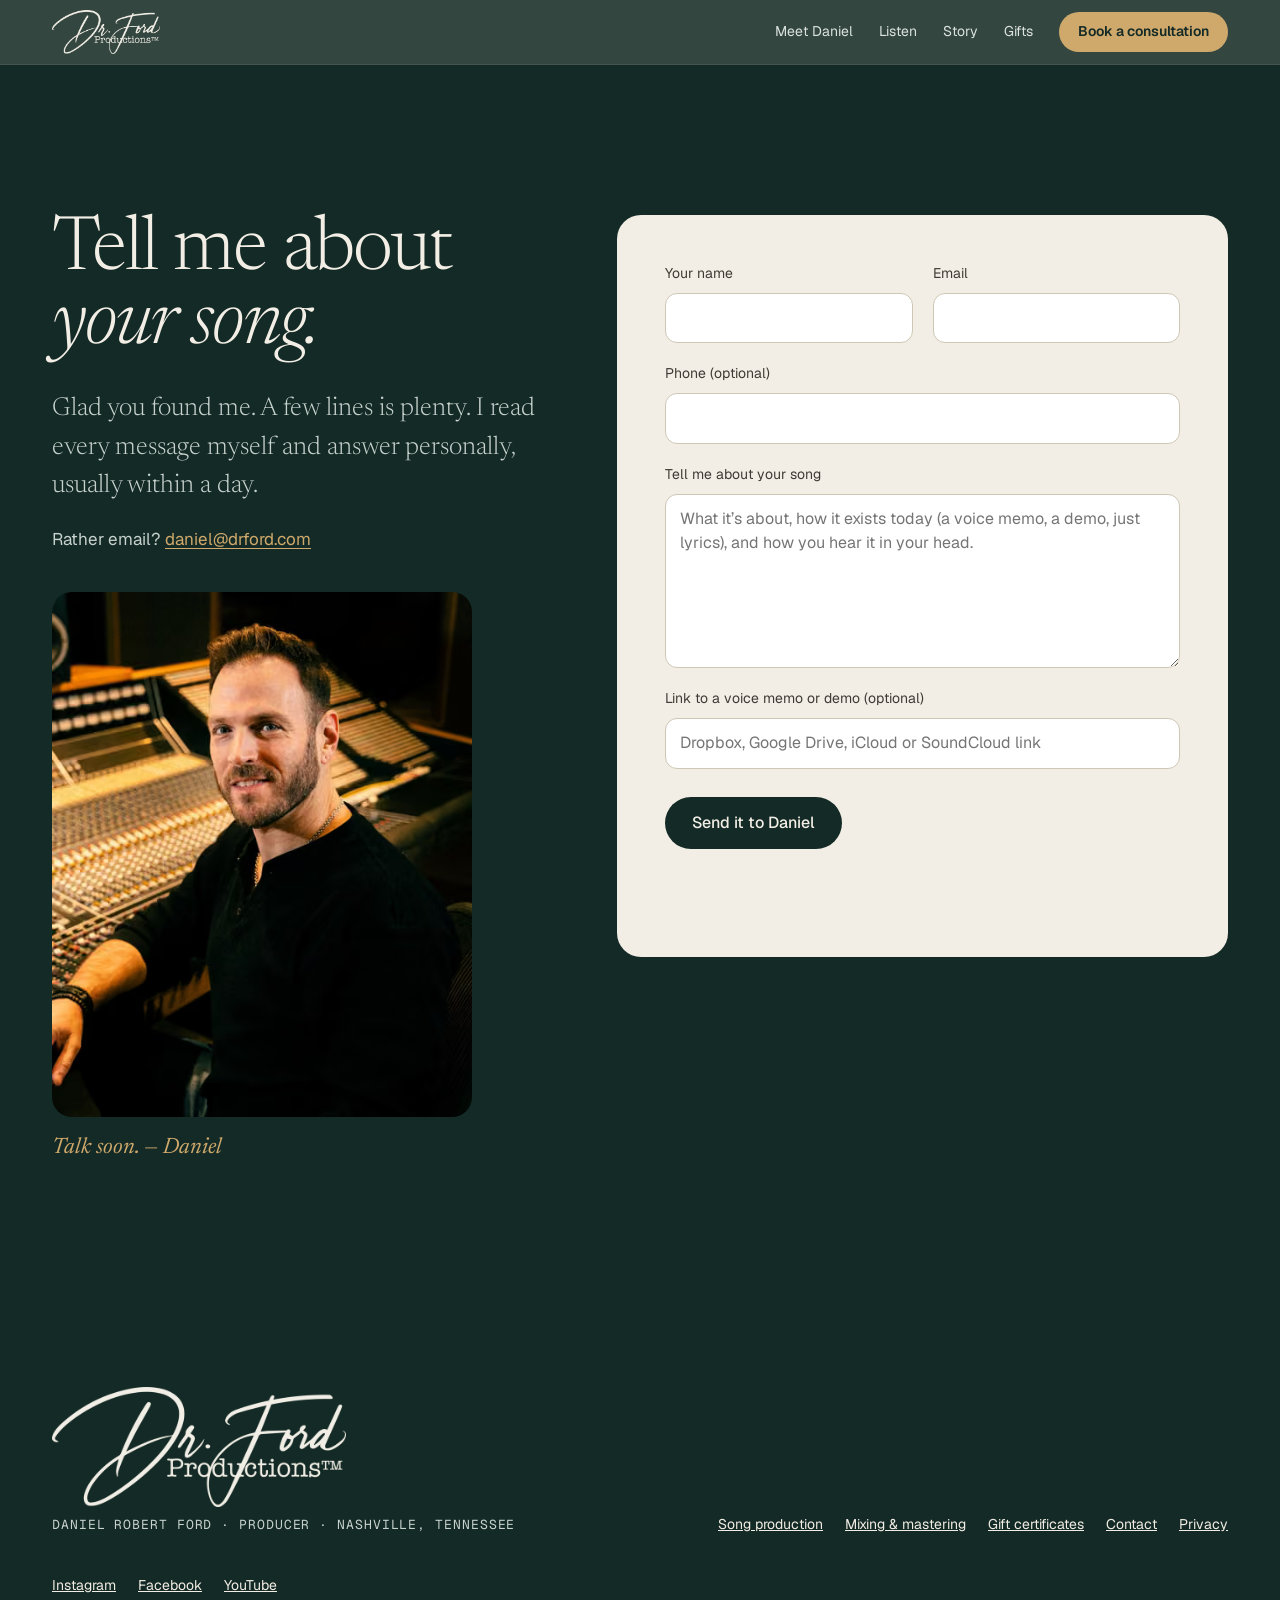
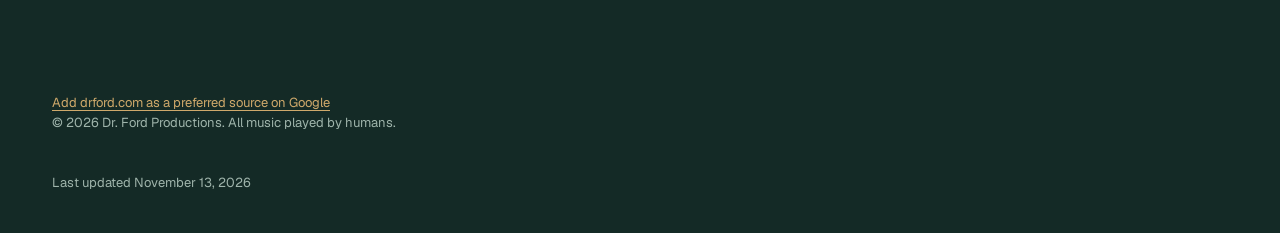
==== contact/index.html @ c1a3aadd "Three offerings on the home page; mixing is now $500 everywhere - Production $2,500 (chart to master" ====
<!doctype html>
<html lang="en" class="no-js">
<head>
<meta charset="utf-8">
<meta name="viewport" content="width=device-width, initial-scale=1, viewport-fit=cover">
<title>Contact Dr. Ford · Tell Me About Your Song</title>
<meta name="description" content="Tell Nashville producer Daniel Robert Ford about your song. He reads every message himself and answers personally. Or email daniel@drford.com.">
<link rel="canonical" href="https://www.drford.com/contact/">
<meta name="robots" content="index, follow, max-image-preview:large, max-snippet:-1, max-video-preview:-1">
<meta name="author" content="Daniel Robert Ford">
<meta name="theme-color" content="#142A26">
<meta name="color-scheme" content="light">
<meta name="referrer" content="strict-origin-when-cross-origin">
<meta property="og:type" content="website">
<meta property="og:locale" content="en_US">
<meta property="og:site_name" content="Dr. Ford">
<meta property="og:title" content="Contact Dr. Ford · Tell Me About Your Song">
<meta property="og:description" content="Tell Nashville producer Daniel Robert Ford about your song. He reads every message himself and answers personally. Or email daniel@drford.com.">
<meta property="og:url" content="https://www.drford.com/contact/">
<meta property="og:image" content="https://www.drford.com/img/og.jpg">
<meta property="og:image:width" content="1200">
<meta property="og:image:height" content="630">
<meta property="og:image:alt" content="Daniel Robert Ford at a recording console, with the Dr. Ford logo">
<meta name="twitter:card" content="summary_large_image">
<link rel="icon" href="../favicon.ico" sizes="32x32">
<link rel="icon" href="../icon.png" type="image/png" sizes="512x512">
<link rel="apple-touch-icon" href="../apple-touch-icon.png">
<link rel="preload" href="../fonts/newsreader.woff2" as="font" type="font/woff2" crossorigin>
<link rel="preload" href="../fonts/geist.woff2" as="font" type="font/woff2" crossorigin>
<link rel="stylesheet" href="../css/site.ece2d18f58.css">
<script src="../js/site.3f1f8235b1.js" defer></script>
<script type="application/ld+json">
{"@context":"https://schema.org","@graph":[{"@type":"WebPage","@id":"https://www.drford.com/contact/#webpage","url":"https://www.drford.com/contact/","name":"Contact Dr. Ford · Tell Me About Your Song","description":"Tell Nashville producer Daniel Robert Ford about your song. He reads every message himself and answers personally. Or email daniel@drford.com.","isPartOf":{"@id":"https://www.drford.com/#website"},"inLanguage":"en-US","dateModified":"2026-11-13"},{"@type":"BreadcrumbList","itemListElement":[{"@type":"ListItem","position":1,"name":"Home","item":"https://www.drford.com/"},{"@type":"ListItem","position":2,"name":"Contact","item":"https://www.drford.com/contact/"}]}]}
</script>
</head>
<body data-direct-label="Direct visit to /contact (banner QR code or typed in)">
<a class="skip" href="#main">Skip to content</a>

<header class="site-header" id="header">
  <nav class="wrap nav" aria-label="Main">
    <a class="nav-logo" href="../" aria-label="Dr. Ford Productions, home"><picture><source type="image/webp" srcset="../img/logo-cream-700.webp"><img src="../img/logo-cream-700.png" width="108" height="44" alt="Dr. Ford Productions" decoding="async"></picture></a>
    <div class="nav-links">
      <a href="../#hello">Meet Daniel</a>
      <a href="../#listen">Listen</a>
      <a href="../#story">Story</a>
      <a href="../gift-certificates/">Gifts</a>
      <a class="btn btn-brass" href="../#consult">Book a consultation</a>
    </div>
  </nav>
</header>

<main id="main">
<!-- PERMANENT URL: /contact is printed on banners and QR codes (October 16, 2026). Never rename, move or remove this page. -->
<section class="contact-page" aria-labelledby="contact-h">
  <div class="wrap section contact-grid">
    <div class="contact-copy">
      <h1 class="display h-l" id="contact-h">Tell me about <br><em>your song.</em></h1>
      <p class="lede">Glad you found me. A few lines is plenty. I read every message myself and answer personally, usually within a day.</p>
      <p class="contact-alt">Rather email? <a href="mailto:daniel@drford.com">daniel@drford.com</a></p>
    </div>
    <figure class="consult-photo contact-photo"><picture><source type="image/avif" srcset="../img/consult-480.avif 480w, ../img/consult-840.avif 840w" sizes="(max-width: 760px) 100vw, 420px"><source type="image/webp" srcset="../img/consult-480.webp 480w, ../img/consult-840.webp 840w" sizes="(max-width: 760px) 100vw, 420px"><img src="../img/consult-840.jpg" srcset="../img/consult-480.jpg 480w, ../img/consult-840.jpg 840w" sizes="(max-width: 760px) 100vw, 420px" width="840" height="1050" alt="Daniel at a vintage console, turning to smile at the camera" loading="lazy" decoding="async"></picture><figcaption>Talk soon. — Daniel</figcaption></figure>

    <form class="form simple-form" id="contact-form" action="https://formspree.io/f/YOUR_FORM_ID" method="POST" data-simple-form>
      <div class="fields">
        <label class="field">Your name<input type="text" name="name" autocomplete="name" maxlength="120" required></label>
        <label class="field">Email<input type="email" name="email" autocomplete="email" maxlength="200" required></label>
      </div>
      <label class="field">Phone (optional)<input type="tel" name="phone" autocomplete="tel" maxlength="40"></label>
      <label class="field">Tell me about your song<textarea name="message" rows="6" maxlength="4000" required placeholder="What it’s about, how it exists today (a voice memo, a demo, just lyrics), and how you hear it in your head."></textarea></label>
      <label class="field">Link to a voice memo or demo (optional)<input type="url" name="demo_link" maxlength="500" placeholder="Dropbox, Google Drive, iCloud or SoundCloud link"></label>
      <div class="hp" aria-hidden="true"><label>Leave this field empty<input type="text" name="_gotcha" tabindex="-1" autocomplete="off"></label></div>
      <input type="hidden" name="_subject" value="New song inquiry · drford.com/contact">
      <input type="hidden" name="page" value="/contact">
      <div class="form-nav"><button class="btn btn-room submit-simple" type="submit">Send it to Daniel</button></div>
      <p class="form-status" role="status" aria-live="polite"></p>
    </form>
  </div>
</section>

</main>

<footer class="site-footer">
  <div class="wrap foot">
    <div>
      <picture><source type="image/webp" srcset="../img/logo-cream-700.webp"><img src="../img/logo-cream-700.png" width="294" height="120" alt="Dr. Ford Productions" decoding="async"></picture>
      <span class="mono">Daniel Robert Ford · Producer · Nashville, Tennessee</span>
    </div>
    <nav aria-label="Services" class="foot-links">
      <a href="../country-song-production/">Song production</a>
      <a href="../mixing-and-mastering/">Mixing &amp; mastering</a>
      <a href="../gift-certificates/">Gift certificates</a>
      <a href="../contact/">Contact</a>
      <a href="../privacy/">Privacy</a>
    </nav>
    <nav aria-label="Social">
      <a href="https://www.instagram.com/drfordmusic/" rel="noopener noreferrer" target="_blank">Instagram</a>
      <a href="https://www.facebook.com/drfordmusic" rel="noopener noreferrer" target="_blank">Facebook</a>
      <a href="https://www.youtube.com/@drfordmusic" rel="noopener noreferrer" target="_blank">YouTube</a>
    </nav>
  </div>
  <p class="wrap copy pref-src"><a href="https://www.google.com/preferences/source?q=drford.com" rel="noopener noreferrer" target="_blank">Add drford.com as a preferred source on Google</a></p>
  <p class="wrap copy">© <span id="year">2027</span> Dr. Ford Productions. All music played by humans.</p>
  <p class="wrap copy">Last updated <time datetime="2026-11-13">November 13, 2026</time></p>
</footer>

</body>
</html>
---- css/site.ece2d18f58.css ----
/* Dr. Ford — site styles. No external requests; fonts are self-hosted. */

@font-face{font-family:"Newsreader";src:url("../fonts/newsreader.woff2") format("woff2");font-weight:300 500;font-style:normal;font-display:swap}
@font-face{font-family:"Newsreader";src:url("../fonts/newsreader-italic.woff2") format("woff2");font-weight:300 400;font-style:italic;font-display:swap}
@font-face{font-family:"Geist";src:url("../fonts/geist.woff2") format("woff2");font-weight:300 700;font-style:normal;font-display:swap}
@font-face{font-family:"Geist Mono";src:url("../fonts/geist-mono.woff2") format("woff2");font-weight:400 500;font-style:normal;font-display:swap}

:root{
  --room:#142A26; --room-deep:#0F211E; --room-line:#2C4A44; --room-text:#C7D2CD; --room-muted:#9FB4AB;
  --cream:#F2EEE5; --cream-2:#E9E3D6; --paper:#F7F4EC; --white:#FFFFFF;
  --ink:#1A1A17; --ink-2:#3D3B35; --muted:#46433C; --muted-2:#5E5A51;
  --walnut:#8A5A34; --brass:#CFA96B; --line:#E2DACA; --line-2:#D8CFBD; --night:#1A1A17; --night-2:#23221F; --night-line:#34332E; --night-text:#CFCBC0; --night-muted:#A8A498;
  --serif:"Newsreader",Georgia,"Times New Roman",serif;
  --sans:"Geist",system-ui,-apple-system,"Segoe UI",sans-serif;
  --mono:"Geist Mono",ui-monospace,SFMono-Regular,Menlo,monospace;
  --ease:cubic-bezier(.2,.7,.1,1); --ease-out:cubic-bezier(.23,1,.32,1);
  --wrap:1240px; --gutter:32px; --header:64px;
}

*,*::before,*::after{box-sizing:border-box}
html{-webkit-text-size-adjust:100%;text-size-adjust:100%;scroll-padding-top:calc(var(--header) + 12px)}
@media (prefers-reduced-motion:no-preference){html{scroll-behavior:smooth}}
body{margin:0;background:var(--cream);color:var(--ink);font-family:var(--sans);font-size:17px;line-height:1.55;-webkit-font-smoothing:antialiased;-moz-osx-font-smoothing:grayscale;text-rendering:optimizeLegibility}
img,picture,video,svg{display:block;max-width:100%}
img{height:auto}
a{color:inherit}
button,input,select,textarea{font:inherit;color:inherit}
button{cursor:pointer}
h1,h2,h3,p,figure,ol,ul,dl{margin:0}
ol,ul{padding:0;list-style:none}
:focus-visible{outline:2px solid var(--brass);outline-offset:3px;border-radius:4px}
.sr-only{position:absolute!important;width:1px;height:1px;padding:0;margin:-1px;overflow:hidden;clip:rect(0 0 0 0);white-space:nowrap;border:0}
.skip{position:absolute;left:16px;top:-60px;z-index:100;background:var(--brass);color:var(--room);padding:10px 16px;border-radius:999px;font-weight:600;text-decoration:none;transition:top .2s}
.skip:focus{top:12px}

.wrap{max-width:var(--wrap);margin-inline:auto;padding-inline:var(--gutter)}
.serif{font-family:var(--serif)}
.mono{font-family:var(--mono);letter-spacing:.07em;text-transform:uppercase;font-size:13px}
em{font-style:italic}

/* Section label: song-form rail with Nashville Number System chords */
.rail{font-family:var(--mono);font-size:13px;letter-spacing:.1em;display:flex;flex-wrap:wrap;gap:6px 18px;align-items:center;margin-bottom:36px;color:var(--muted-2)}
.rail b{font-weight:400;color:var(--walnut)}
.on-dark .rail{color:var(--room-muted)} .on-dark .rail b{color:var(--brass)}
.on-night .rail{color:var(--night-muted)} .on-night .rail b{color:var(--brass)}

.display{font-family:var(--serif);font-weight:300;letter-spacing:-.02em;line-height:1}
.h-xl{font-size:clamp(3.2rem,7.2vw,7rem);line-height:.93;letter-spacing:-.03em}
.h-l{font-size:clamp(2.8rem,6vw,5.6rem);line-height:.96;letter-spacing:-.025em}
.h-m{font-size:clamp(2.4rem,4.6vw,4.2rem);line-height:1.04}
.lede{font-family:var(--serif);font-size:clamp(1.3rem,2vw,1.7rem);line-height:1.5;font-weight:300}
.muted{color:var(--muted)}
.section{padding-block:clamp(96px,12vw,150px)}

.btn{display:inline-flex;align-items:center;justify-content:center;gap:10px;min-height:52px;padding:0 26px;border-radius:999px;text-decoration:none;font-size:16px;font-weight:500;border:1px solid transparent;transition:transform 160ms var(--ease-out),background-color .2s ease,color .2s ease,border-color .2s ease;white-space:nowrap;-webkit-tap-highlight-color:transparent}
@media (hover:hover) and (pointer:fine){.btn:hover{transform:translateY(-1px)}}
.btn-brass{background:var(--brass);color:var(--room);font-weight:600;text-decoration:none}
.btn-brass:hover{background:#D9B67C}
.btn-ghost{border-color:#5E7D74;color:var(--cream)}
.btn-ghost:hover{border-color:var(--cream)}
.btn-room{background:var(--room);color:var(--cream)}
.btn-room:hover{background:#1C3832}
.btn-line{border-color:var(--line-2);background:transparent;color:var(--ink)}

/* Header */
.site-header{position:sticky;top:env(safe-area-inset-top,0px);z-index:30;background:rgba(20,42,38,.86);-webkit-backdrop-filter:saturate(160%) blur(18px);backdrop-filter:saturate(160%) blur(18px);color:var(--cream);border-bottom:1px solid rgba(242,238,229,.08);transition:background-color .3s}
.site-header.scrolled{background:rgba(15,33,30,.94)}
.nav{min-height:var(--header);display:flex;flex-wrap:wrap;align-items:center;justify-content:space-between;gap:12px}
.nav-logo img{height:44px;width:auto}
.nav-links{display:flex;flex-wrap:wrap;align-items:center;gap:26px;font-size:14px}
.nav-links a:not(.btn){color:#DCE3DF;text-decoration:none}
.nav-links a:not(.btn):hover{color:var(--cream)}
.nav-links .btn{min-height:40px;padding:0 18px;font-size:14px}
@media (max-width:860px){.nav-links a:not(.btn){display:none}}

/* Hero */
.hero{background:var(--room);color:var(--cream);overflow:hidden}
.hero-grid{display:flex;flex-wrap:wrap;align-items:stretch;gap:0 56px;min-height:min(860px,calc(100svh - var(--header)))}
.hero-copy{flex:1 1 520px;min-width:0;display:flex;flex-direction:column;justify-content:center;padding-block:clamp(56px,8vw,96px) 64px}
.hero-kicker{color:var(--brass);margin-bottom:34px}
.hero-sub{margin-top:30px;max-width:500px;font-family:var(--serif);font-size:clamp(1.35rem,2.2vw,1.85rem);line-height:1.3}
.hero-ctas{margin-top:40px;display:flex;flex-wrap:wrap;gap:12px}
.hero-proof{margin-top:64px;display:flex;flex-wrap:wrap;gap:10px 28px;color:#C9D3CE;font-size:13px}
.hero-photo{flex:1 1 440px;min-width:0;position:relative;display:flex;flex-direction:column;justify-content:flex-end;padding-top:48px}
.hero-photo .frame{overflow:hidden;border-radius:300px 300px 0 0;height:min(760px,78svh)}
.hero-photo img{width:100%;height:112%;object-fit:cover;object-position:50% 0%;will-change:transform}
.hero-tag{position:absolute;left:24px;bottom:28px;background:rgba(20,42,38,.9);-webkit-backdrop-filter:blur(10px);backdrop-filter:blur(10px);border:1px solid var(--room-line);border-radius:16px;padding:16px 20px}
.hero-tag p:first-child{font-family:var(--serif);font-size:22px;font-style:italic}
.hero-tag p:last-child{margin-top:4px;font-size:12px;color:#C9D3CE}
@media (max-width:760px){.hero-grid{min-height:0}.hero-photo{order:-1;flex-basis:100%;padding-top:20px}.hero-photo .frame{height:56svh;min-height:380px;border-radius:200px 200px 24px 24px}.hero-copy{padding-block:40px 56px}.hero-kicker{margin-bottom:20px}.hero-proof{margin-top:40px}}

/* Hello */
.split{display:flex;flex-wrap:wrap;gap:64px;align-items:center}
.split > *{min-width:0}
.hello-copy{flex:1 1 480px}
.hello-copy .lede+.lede{margin-top:22px}
.signature{margin-top:34px;font-family:var(--serif);font-size:34px;font-style:italic;color:var(--walnut)}
.hello-media{flex:1 1 460px;position:relative;aspect-ratio:4/5;border-radius:20px;overflow:hidden;background:#E6DFD0}
.hello-media img{width:100%;height:100%;object-fit:cover}
.hello-label{position:absolute;left:24px;bottom:24px;display:flex;align-items:center;gap:14px}
.play{width:64px;height:64px;border-radius:999px;border:0;background:var(--room);color:var(--cream);display:grid;place-items:center;flex:none}
.play[disabled]{cursor:default;opacity:.92}
.hello-label .mono{background:rgba(20,42,38,.8);color:var(--cream);padding:6px 10px;border-radius:6px}

/* Shape selector */
.band-white{background:var(--white);border-block:1px solid var(--line)}
.shape-grid{display:flex;flex-wrap:wrap;gap:56px}
.shape-grid > div{flex:1 1 440px;min-width:0}
.shape-card{background:var(--cream);border-radius:24px;padding:32px}
.chips-row{display:flex;flex-wrap:wrap;gap:8px}
.toggle{min-height:46px;padding:0 18px;border-radius:999px;border:1px solid var(--room);background:transparent;color:var(--room);font-size:15px;transition:background-color .25s,color .25s}
.toggle[aria-pressed="true"]{background:var(--room);color:var(--cream)}
.shape-text{margin-top:28px;font-family:var(--serif);font-size:27px;line-height:1.3;min-height:3.9em}
.shape-note{margin-top:18px;color:var(--muted-2)}
.wide-photo{margin-top:64px}
.wide-photo img{width:100%;height:clamp(340px,42vw,600px);object-fit:cover;border-radius:20px}
figcaption.mono{margin-top:12px;color:var(--muted-2)}

/* Pinned session: voice memo becomes a record */
.on-dark{background:var(--room);color:var(--cream)}
.pin{position:relative;height:300vh}
.pin-stage{position:sticky;top:var(--header);height:calc(100vh - var(--header));min-height:640px;display:flex;flex-wrap:wrap;align-items:center;align-content:center;gap:48px}
.pin-copy{flex:1 1 340px;min-width:0}
.steps{display:flex;flex-direction:column;gap:14px}
.steps p{font-family:var(--serif);font-weight:300;font-size:clamp(1.7rem,3.1vw,2.8rem);line-height:1.1;opacity:.34;transition:opacity .45s var(--ease)}
.steps p.active{opacity:1}
.console{flex:999 1 560px;min-width:0;background:var(--room-deep);border:1px solid var(--room-line);border-radius:24px;padding:28px}
.console-top{display:flex;justify-content:space-between;gap:12px;margin-bottom:20px;color:var(--room-muted)}
.console-top .pct{color:var(--brass)}
.lanes{display:flex;flex-direction:column;gap:10px}
.lane{display:flex;align-items:center;gap:14px;opacity:.06;transform:translate3d(32px,0,0);transition:opacity .35s var(--ease),transform .35s var(--ease)}
.lane.on{opacity:1;transform:none}
.lane-name{flex:0 0 136px;font-family:var(--mono);font-size:11px;letter-spacing:.04em;color:var(--room-text)}
.wave{flex:1 1 auto;min-width:0;height:42px;display:flex;align-items:center;gap:2px;overflow:hidden;background:var(--room);border-radius:7px;padding:0 8px}
.wave i{flex:1 1 0;min-width:2px;border-radius:1px;background:#DCE3DF;transition:background-color .4s}
.lane.memo .wave i,.console.done .wave i{background:var(--brass)}
@media (max-width:640px){.lane-name{flex-basis:96px;font-size:10px}.console{padding:18px}.wave{height:30px}.pin-stage{gap:24px}}

/* The room */
.room-head{display:flex;flex-wrap:wrap;justify-content:space-between;align-items:flex-end;gap:16px 48px;margin-bottom:48px}
.room-head p{max-width:380px;font-size:18px;line-height:1.6}
.bleed{padding-inline:clamp(12px,2vw,24px)}
.bleed img{width:100%;height:clamp(420px,56vw,900px);object-fit:cover;border-radius:20px}
.gallery{margin-top:20px;display:grid;grid-template-columns:repeat(auto-fit,minmax(300px,1fr));gap:20px;padding-bottom:20px}
.gallery img{width:100%;height:560px;object-fit:cover;border-radius:20px}
.gallery .span2{grid-column:span 2}
@media (max-width:700px){.gallery .span2{grid-column:auto}.gallery img{height:440px}}
.note-card{background:var(--room);color:var(--cream);border-radius:20px;padding:40px;min-height:560px;display:flex;flex-direction:column;justify-content:space-between}
.note-card .mono{color:var(--brass)}
.note-card p:last-child{font-family:var(--serif);font-size:clamp(1.45rem,2vw,1.9rem);line-height:1.2;font-weight:300}
@media (max-width:700px){.note-card{min-height:auto;gap:48px}}

/* Band */
.band-sub{margin:22px 0 64px;font-family:var(--serif);font-style:italic;font-size:clamp(1.4rem,2.4vw,2rem);color:var(--muted)}
.band-grid{display:grid;grid-template-columns:repeat(auto-fill,minmax(240px,1fr));gap:28px 20px}
.band-grid img{width:100%;aspect-ratio:3/4;object-fit:cover;border-radius:16px}
.band-grid figcaption{margin-top:14px}
.band-grid figcaption strong{display:block;font-family:var(--serif);font-weight:400;font-size:22px}
.band-grid figcaption span{display:block;margin-top:2px;font-size:14px;color:var(--muted)}
.band-foot{margin-top:40px;font-size:16px;color:var(--muted)}
.band-foot em{font-family:var(--serif);font-size:20px;color:var(--walnut)}

/* Listen */
.on-night{background:var(--night);color:var(--cream)}
.listen-hero{padding:clamp(12px,2vw,24px) clamp(12px,2vw,24px) 0}
.listen-hero img{width:100%;height:clamp(420px,58vw,920px);object-fit:cover;object-position:50% 35%;border-radius:20px}
.cards-3{display:grid;grid-template-columns:repeat(auto-fit,minmax(300px,1fr));gap:20px}
.ab-card{background:var(--night-2);border:1px solid var(--night-line);border-radius:20px;padding:28px}
.ab-card .mono{color:var(--night-muted);margin-bottom:20px;text-transform:none;letter-spacing:.04em}
.ab-btns{display:flex;flex-wrap:wrap;gap:10px}
.ab-btns .btn{min-height:46px;padding:0 18px}
.ab-btns .btn-dark{border-color:#4A4842;color:var(--cream);background:transparent}
.soon{display:grid;place-items:center;text-align:center;padding:28px;border-radius:20px;font-family:var(--mono);font-size:13px;letter-spacing:.06em;line-height:1.7}
.soon.dark{background:var(--night-2);color:var(--night-muted);min-height:420px;margin-top:20px}
.soon.light{background:#E6DFD0;color:var(--muted);min-height:260px}

/* Proof */
.stats{display:grid;grid-template-columns:repeat(auto-fit,minmax(210px,1fr));gap:40px 24px;padding-bottom:80px}
.stat{border-top:2px solid var(--walnut);padding-top:20px}
.stat b{display:block;font-family:var(--serif);font-weight:300;font-size:88px;line-height:1}
.stat span{display:block;margin-top:10px;color:var(--muted)}
.story-card{background:var(--white);border:1px solid var(--line);border-radius:20px;padding:32px;font-family:var(--serif);font-size:24px;line-height:1.4}
.press{margin-top:36px;color:var(--muted-2)}

/* Timeline */
.pin-h{position:relative;height:420vh}
.pin-h-stage{position:sticky;top:var(--header);height:calc(100vh - var(--header));min-height:700px;overflow:hidden;display:flex;flex-direction:column;justify-content:center}
.tl-head{display:flex;flex-wrap:wrap;justify-content:space-between;align-items:flex-end;gap:16px;margin-bottom:40px}
.tl-year{color:var(--brass)}
.tl-view{width:100%;overflow:hidden}
.tl-track{display:flex;gap:24px;width:max-content;padding-inline:max(var(--gutter),calc((100vw - var(--wrap))/2 + var(--gutter)));will-change:transform}
.tl-card{flex:0 0 min(520px,82vw);display:flex;flex-direction:column;gap:16px}
.tl-card img{width:100%;aspect-ratio:520/300;object-fit:cover;border-radius:16px;background:#262521}
.tl-card .yr{font-family:var(--serif);font-weight:300;font-size:clamp(64px,8vw,96px);line-height:.85;letter-spacing:-.03em;color:var(--brass)}
.tl-card h3{font-family:var(--serif);font-weight:400;font-style:italic;font-size:28px}
.tl-card p{max-width:460px;font-size:16px;line-height:1.6;color:var(--night-text)}
.tl-bar{margin-top:32px;height:2px;background:var(--night-line);border-radius:2px;overflow:hidden}
.tl-bar i{display:block;height:100%;width:100%;background:var(--brass);transform-origin:0 50%;transform:scaleX(0)}
/* Without JS, or with reduced motion: a swipeable row instead of the pinned scroll */
.no-pin .pin-h{height:auto}
.no-pin .pin-h-stage{position:static;height:auto;min-height:0;padding-block:clamp(96px,12vw,140px)}
.no-pin .tl-view{overflow-x:auto;scroll-snap-type:x mandatory;-webkit-overflow-scrolling:touch;padding-bottom:16px}
.no-pin .tl-card{scroll-snap-align:start}
.no-pin .tl-bar{display:none}
.no-pin .pin{height:auto}
.no-pin .pin-stage{position:static;height:auto;min-height:0;padding-block:clamp(96px,12vw,140px)}
.no-pin .lane{opacity:1;transform:none}
.no-pin .steps p{opacity:1}

/* Process + price */
.process{display:grid;grid-template-columns:repeat(auto-fit,minmax(230px,1fr));gap:32px}
.process .mono{color:var(--walnut)}
.process strong{display:block;margin:12px 0 8px;font-family:var(--serif);font-weight:400;font-size:26px}
.process p:last-child{color:var(--muted)}
.price{margin-top:72px;background:var(--room);color:var(--cream);border-radius:24px;padding:clamp(32px,5vw,64px);display:flex;flex-wrap:wrap;gap:40px;justify-content:space-between;align-items:flex-end}
.price .from{font-family:var(--serif);font-weight:300;font-size:clamp(3rem,6vw,5.2rem);line-height:1}
.price .from em{font-size:.42em}
.price .label,.price .desc{color:var(--room-text)}
.price .desc{max-width:400px;margin-bottom:22px}

/* Gifts */
.gifts{background:var(--cream-2)}
.gift{background:var(--paper);border:1px solid var(--line-2);border-radius:18px;padding:32px;display:flex;flex-direction:column;gap:12px}
.gift .mono{color:var(--walnut);font-size:12px}
.gift strong{font-family:var(--serif);font-weight:400;font-size:28px}
.gift p{color:var(--muted)}
.gift .amt{margin-top:auto;padding-top:12px;font-family:var(--serif);font-weight:300;font-size:40px;color:var(--ink)}
.gift.feature{background:var(--room);border-color:var(--room);color:var(--cream)}
.gift.feature .mono{color:var(--brass)}
.gift.feature p{color:var(--room-text)}
.gift.feature .amt{color:var(--cream)}
.gift-top{display:flex;justify-content:space-between;align-items:flex-start;gap:12px}
.gift-top img{height:40px;width:auto;opacity:.9}
.fineprint{margin-top:28px;font-size:14px;color:var(--muted)}

/* FAQ */
.faq-grid{display:flex;flex-wrap:wrap;gap:56px}
.faq-grid > div:first-child{flex:1 1 320px;min-width:0}
.faq-grid > div:last-child{flex:999 1 560px;min-width:0}
.faq-photo{margin-top:40px;max-width:420px}
.faq-photo img{aspect-ratio:4/5;object-fit:cover;border-radius:20px;width:100%}
details{border-top:1px solid var(--line-2)}
details:last-child{border-bottom:1px solid var(--line-2)}
summary{list-style:none;cursor:pointer;display:flex;justify-content:space-between;gap:24px;align-items:center;padding:26px 0;font-family:var(--serif);font-size:26px;line-height:1.2}
summary::-webkit-details-marker{display:none}
summary::after{content:"+";font-family:var(--sans);font-size:24px;color:var(--walnut);flex:none;transition:transform .2s var(--ease-out)}
details[open] summary::after{transform:rotate(45deg)}
details p{padding-bottom:26px;font-size:17px;color:var(--muted)}

/* Consultation form */
.consult{background:var(--white);border-top:1px solid var(--line)}
.consult-grid{display:flex;flex-wrap:wrap;gap:64px}
.consult-grid > div{flex:1 1 360px;min-width:0}
.consult-grid form{flex:999 1 560px;min-width:0}
.consult-photo{margin-top:40px;max-width:420px}
.consult-photo img{aspect-ratio:4/5;object-fit:cover;border-radius:20px;width:100%}
.consult-photo figcaption{margin-top:14px;font-family:var(--serif);font-style:italic;font-size:22px;color:var(--walnut)}
.form{background:var(--cream);border-radius:24px;padding:clamp(24px,4vw,48px)}
.progress-head{display:flex;justify-content:space-between;gap:12px;margin-bottom:14px;color:var(--muted-2)}
.progress-head .step-name{color:var(--walnut)}
.progress{height:4px;background:var(--line);border-radius:4px;margin-bottom:40px;overflow:hidden}
.progress i{display:block;height:100%;background:var(--room);transform-origin:0 50%;transform:scaleX(.3334);transition:transform .45s var(--ease)}
.step{display:flex;flex-direction:column;gap:28px;border:0;margin:0;padding:0;min-width:0}
.js .step:not(.current){display:none}
.no-js .progress-head,.no-js .progress,.no-js .form-nav .back,.no-js .form-nav .next{display:none}
[hidden]{display:none!important}
.step-title{font-family:var(--serif);font-size:28px;line-height:1.2}
.fields{display:grid;grid-template-columns:repeat(auto-fit,minmax(220px,1fr));gap:20px}
.field{display:flex;flex-direction:column;gap:8px;font-size:14px;color:var(--ink-2)}
.field input,.field select,.field textarea{font-size:16px;color:var(--ink);background:var(--white);border:1px solid #CFC7B5;border-radius:12px;padding:12px 14px;min-height:50px;width:100%}
.field textarea{resize:vertical}
.field input:focus,.field select:focus,.field textarea:focus{outline:2px solid var(--room);outline-offset:1px;border-color:var(--room)}
.choices{border:0;margin:0;padding:0;min-width:0}
.choices legend{font-size:14px;color:var(--ink-2);margin-bottom:12px;padding:0}
.choices.big legend{font-family:var(--serif);font-size:28px;color:var(--ink)}
.choice-row{display:flex;flex-wrap:wrap;gap:8px}
.chip{position:relative;display:inline-flex}
.chip input{position:absolute;opacity:0;inset:0;margin:0;cursor:pointer}
.chip span{display:inline-flex;align-items:center;min-height:46px;padding:0 18px;border:1px solid #CFC7B5;border-radius:999px;background:var(--white);font-size:15px;transition:background-color .2s,color .2s,border-color .2s}
.chip input:checked + span{background:var(--room);border-color:var(--room);color:var(--cream)}
.chip input:focus-visible + span{outline:2px solid var(--brass);outline-offset:2px}
.hp{position:absolute;left:-10000px;width:1px;height:1px;overflow:hidden}
.form-nav{margin-top:36px;display:flex;flex-wrap:wrap;gap:12px;justify-content:space-between;align-items:center}
.form-nav .next,.form-nav .submit{margin-left:auto}
.js .form-nav .submit:not(.show){display:none}
.form-status{margin-top:18px;font-size:15px;min-height:1.5em}
.form-status.error{color:#9B2C1E}
.form-done{text-align:center;padding:48px 8px}
.form-done strong{display:block;font-family:var(--serif);font-weight:300;font-size:clamp(2rem,4vw,3rem);line-height:1.1}
.form-done p{margin-top:16px;color:var(--muted)}

/* Footer */
.site-footer{background:var(--room);color:var(--room-text)}
.signoff{display:flex;flex-wrap:wrap;gap:48px 72px;align-items:center;padding-block:120px 40px;border-bottom:1px solid var(--room-line)}
.signoff picture{flex:0 1 380px;min-width:0;max-width:380px;width:100%}
.signoff img{aspect-ratio:4/5;object-fit:cover;border-radius:20px;width:100%}
.signoff > div{flex:1 1 420px;min-width:0}
.signoff p.serif{font-size:clamp(2rem,3.6vw,3.2rem);line-height:1.15;font-weight:300;color:var(--cream)}
.signoff .signature{color:var(--brass);margin-top:28px}
.signoff .btn{margin-top:32px}
.foot{display:flex;flex-wrap:wrap;gap:40px;justify-content:space-between;align-items:flex-end;padding-block:72px 96px}
.foot img{height:120px;width:auto}
.foot .mono{margin-top:8px;display:block}
.foot nav{display:flex;flex-wrap:wrap;gap:22px;font-size:14px}
.foot nav a{color:var(--cream)}
.copy{padding-bottom:40px;font-size:13px;color:var(--room-muted)}

@media (max-width:760px){
  :root{--gutter:20px}
}

/* Reveal on scroll (added by JS so content is never hidden without it) */
.js .rv{opacity:0;transform:translate3d(0,24px,0);transition:opacity .7s var(--ease-out),transform .7s var(--ease-out);transition-delay:var(--d,0ms)}
.js .rv.in{opacity:1;transform:none}
.js .grow{transform:scale(.94);border-radius:48px;transition:transform 1.1s var(--ease)}
.js .grow.in{transform:none}

@media (prefers-reduced-motion:reduce){
  *,*::before,*::after{transition-duration:.01ms!important;animation-duration:.01ms!important}
  .js .rv,.js .grow{transform:none!important}
  .js .rv{transition:opacity .3s ease!important;transition-delay:0ms!important}
}

.shape-intro,.listen-intro,.process-intro,.gifts-intro,.consult-intro{margin-top:24px;font-size:18px;line-height:1.6;max-width:560px}
.listen-intro{color:var(--night-text);margin-bottom:56px}
.process-intro,.gifts-intro{margin-bottom:56px}
.section-room{padding-top:clamp(96px,12vw,140px)}
.hello-media picture,.hello-media img{height:100%}
.bleed picture,.wide-photo picture,.listen-hero picture{display:block}
/* Service pages and ad landing pages */
.incl-h{margin:48px 0 0;color:var(--walnut);font-size:13px;font-weight:500;letter-spacing:.08em;text-transform:uppercase}
.incl{list-style:none;padding:0;margin:20px 0 0;display:grid;grid-template-columns:repeat(auto-fit,minmax(240px,1fr));gap:18px 40px}
.incl li{border-top:1px solid var(--line-2);padding-top:14px}
.incl strong{display:block;font-family:var(--serif);font-weight:400;font-size:22px;line-height:1.25}
.incl span{color:var(--muted)}
.incl-note{margin-top:32px;max-width:640px}
.cta-end{text-align:center;display:flex;flex-direction:column;align-items:center;gap:14px}
.landing-cta{margin-top:48px}
.foot-links{display:flex;flex-wrap:wrap;gap:8px 24px}
.hero-photo picture{display:block;height:100%}
.section > .lede{max-width:860px}
.lede+.lede{margin-top:22px}
/* Readability pass (taste-skill audit, October 2026) */
.shape-grid .h-m{font-size:clamp(2.2rem,3.6vw,3.4rem)}
@media (max-width:640px){.shape-text{font-size:22px}}
h1,h2,h3{text-wrap:balance}
p{text-wrap:pretty}
.btn:active{transform:scale(.97)}
.pref-src{padding-bottom:0}
.pref-src a{color:var(--brass);text-underline-offset:3px}
.pref-src a:hover{color:var(--cream)}
/* /contact (permanent page, on printed QR codes) */
.contact-page{background:var(--room);color:var(--cream)}
.contact-grid{display:grid;grid-template-columns:minmax(0,1fr) minmax(0,1.2fr);grid-template-areas:"copy form" "photo form";gap:40px 56px;align-items:start}
.contact-copy{grid-area:copy}.contact-photo{grid-area:photo;margin-top:0!important}.simple-form{grid-area:form}
@media (max-width:860px){.contact-grid{grid-template-columns:minmax(0,1fr);grid-template-areas:"copy" "form" "photo"}.contact-photo{max-width:320px}}
.contact-copy{flex:1 1 360px;min-width:0}
.contact-copy .lede{margin-top:28px;color:var(--room-text);max-width:520px}
.contact-alt{margin-top:20px;font-size:17px;color:var(--room-text)}
.contact-alt a{color:var(--brass);text-underline-offset:3px}
.simple-form{min-width:0;display:flex;flex-direction:column;gap:20px;color:var(--ink)}
.simple-form .form-nav{margin-top:8px}
.simple-form .form-status.error{color:#9A3324}
.contact-photo figcaption{color:var(--brass)}
.tag-role::before{content:" · "}
@media (max-width:520px){.tag-role{display:block;margin-top:2px}.tag-role::before{content:none}}
/* Shape picker call to action + thumb-sized controls (October 23, 2026) */
.shape-prompt{margin-top:28px;max-width:560px;font-size:18px;line-height:1.55;color:var(--ink);padding-left:18px;border-left:3px solid var(--brass)}
.shape-prompt strong{display:block;font-weight:600;color:var(--room);margin-bottom:4px}
.toggle{min-height:52px;padding:0 22px;font-size:16px}
.shape-go{margin-top:24px}
.shape-go[hidden]{display:none!important}
.chip span{min-height:52px}
@media (max-width:560px){
  .chips-row{display:flex;flex-direction:column;gap:10px}
  .toggle{width:100%;min-height:56px;font-size:17px}
  .shape-go{width:100%}
  .choice-row{flex-direction:column}
  .chip,.chip span{width:100%}
  .chip span{min-height:56px;font-size:16px}
  .nav-links .btn{min-height:44px}
  .ab-btns .btn{min-height:48px}
}
@media (max-width:760px){.foot nav a,.pref-src a{display:inline-flex;align-items:center;min-height:44px}.foot nav{gap:4px 22px}}
/* Before / after live player */
.ab-live{border-color:#5A4E36}
.ab-title{font-family:var(--serif);font-size:28px;color:var(--cream);margin-bottom:6px}
.ab-play[aria-pressed="true"]{box-shadow:0 0 0 2px var(--cream) inset}
.ab-play[aria-pressed="true"]::before{content:"❚❚";font-size:11px;margin-right:8px;letter-spacing:-1px}
.ab-progress{height:3px;margin-top:20px;background:#3A3833;border-radius:2px;overflow:hidden}
.ab-progress span{display:block;height:100%;background:var(--brass);transform:scaleX(0);transform-origin:left}
.ab-status{margin-top:12px;min-height:1.2em;font-size:13px}
.ab-soon{opacity:.6}

.legal{max-width:720px}.legal h2{font-family:var(--serif);font-weight:400;font-size:26px;line-height:1.25;margin:48px 0 12px}.legal p,.legal li{line-height:1.65;max-width:680px}.legal p{margin:0 0 14px}.legal ul{padding-left:20px;margin:0 0 16px;list-style:disc}.legal li{margin:8px 0}.legal .lede{margin-top:16px}

/* ---------- The session: lane switches (November 13, 2026) ---------- */
.session-grid{display:flex;flex-wrap:wrap;gap:40px;align-items:center}
.session-copy{flex:1 1 320px;min-width:0}
.session-lede{color:var(--room-text);font-size:17px;line-height:1.55;margin-top:18px;max-width:46ch}
#session .console{flex:999 1 560px}
#session .console-top{display:flex;align-items:center;gap:12px;flex-wrap:wrap;margin-bottom:14px}
.session-play{width:52px;height:52px;border-radius:50%;border:0;background:var(--brass);color:var(--room);display:inline-flex;align-items:center;justify-content:center;cursor:pointer;transition:transform .16s var(--ease-out)}
.session-play:active{transform:scale(.96)}
.session-play .i-pause,.is-playing .session-play .i-play{display:none}
.is-playing .session-play .i-pause{display:block}
.session-clock{color:var(--room-muted);font-size:13px}
.session-quick{display:flex;gap:8px;margin-left:auto}
.chip-btn{min-height:44px;padding:0 16px;border-radius:999px;border:1px solid var(--room-line);background:transparent;color:var(--cream);font:inherit;font-size:14px;cursor:pointer}
#session .lanes{gap:6px}
#session .lane{opacity:1;transform:none;width:100%;min-height:52px;border:0;border-radius:12px;padding:4px 8px;background:transparent;color:inherit;font:inherit;text-align:left;cursor:pointer;display:flex;align-items:center;gap:12px;transition:background-color .2s}
#session .lane.on{background:rgba(207,169,107,.07)}
.lane-switch{flex:0 0 34px;height:20px;border-radius:10px;background:var(--room-line);position:relative;transition:background-color .2s}
.lane-switch::after{content:"";position:absolute;top:3px;left:3px;width:14px;height:14px;border-radius:50%;background:var(--room-muted);transition:transform .2s var(--ease-out),background-color .2s}
.lane.on .lane-switch{background:var(--brass)}
.lane.on .lane-switch::after{transform:translateX(14px);background:var(--room)}
#session .lane-name{flex:0 0 112px;display:flex;flex-direction:column;gap:1px;font-family:inherit;font-size:14px;letter-spacing:0;color:var(--cream);transition:opacity .2s}
#session .lane-name b{font-weight:500}
#session .lane-name span{font-family:var(--mono);font-size:12px;color:var(--room-muted)}
#session .lane:not(.on) .lane-name{opacity:.55}
#session .wave{position:relative;height:40px}
#session .wave i{background:var(--room-text);transition:background-color .25s,opacity .25s}
#session .lane.on[data-stem="memo"] .wave i{background:var(--brass)}
#session .lane:not(.on) .wave i{background:var(--room-line)}
#session .is-playing .wave::after,#session.is-playing .wave::after{content:""}
.is-playing .wave::after{content:"";position:absolute;top:0;bottom:0;left:var(--ph,0%);width:2px;background:var(--cream);opacity:.85}
.session-note{margin-top:14px;color:var(--room-muted);font-size:13px}
@media (max-width:640px){
  #session .lane-name{flex-basis:84px;font-size:13px}
  #session .wave{height:34px}
  .session-quick{margin-left:0}
}
@media (hover:hover) and (pointer:fine){.chip-btn:hover{border-color:var(--room-muted)}#session .lane:hover{background:rgba(242,238,229,.05)}}

/* ---------- Before/After: client stories and press now live here ---------- */
.listen-stories{margin-top:40px}
.on-night .story-card{background:rgba(242,238,229,.05);border-color:var(--night-line);color:var(--cream);font-size:21px}
.on-night .press{color:var(--night-muted)}

/* ---------- Studio: numbers pinned on the photo, gallery swipes on phones ---------- */
.bleed{position:relative}
.pins{position:absolute;left:clamp(24px,3vw,40px);right:clamp(24px,3vw,40px);bottom:clamp(16px,2.4vw,32px);display:flex;flex-wrap:wrap;gap:8px;margin:0}
.pins span{background:rgba(20,42,38,.84);color:var(--cream);border:1px solid rgba(207,169,107,.55);border-radius:999px;padding:8px 14px;font-size:14px;line-height:1.2}
.pins b{font-family:var(--serif);font-weight:400;font-size:18px;color:#E3C48F}
@media (max-width:760px){
  .gallery{display:flex;overflow-x:auto;gap:12px;scroll-snap-type:x mandatory;-webkit-overflow-scrolling:touch;padding-bottom:16px}
  .gallery figure,.gallery .note-card{flex:0 0 80%;scroll-snap-align:start;margin:0}
  .gallery img{height:320px}
  .pins{gap:6px}
  .pins span{font-size:12px;padding:6px 10px}
  .pins b{font-size:15px}
}

/* ---------- Band: 2 across on phones, Daniel last at full width ---------- */
.band-grid li:last-child{grid-column:1/-1}
.band-grid li:last-child img{aspect-ratio:4/3;object-position:50% 12%}
@media (min-width:761px){
  .band-grid{grid-template-columns:repeat(4,minmax(0,1fr))}
  .band-grid li:last-child{grid-column:2/span 2}
}
@media (max-width:760px){
  .band-grid{grid-template-columns:repeat(2,minmax(0,1fr));gap:22px 12px}
  .band-grid img{border-radius:12px}
  .band-grid figcaption{margin-top:8px}
  .band-grid figcaption strong{font-size:18px;line-height:1.2}
  .band-grid figcaption span{font-size:13px;line-height:1.35}
}

/* Console photo now closes the Before/After section */
#listen .listen-hero{padding-bottom:clamp(12px,2vw,24px)}

/* ---------- Timeline: side-scroll everywhere (no scroll-jacking) ---------- */
.pin-h{height:auto}
.pin-h-stage{position:static;height:auto;min-height:0;overflow:visible;padding-block:clamp(96px,12vw,140px)}
.tl-view{overflow-x:auto;overscroll-behavior-x:contain;scroll-snap-type:x mandatory;-webkit-overflow-scrolling:touch;scrollbar-width:none;scroll-padding-inline:max(var(--gutter),calc((100vw - var(--wrap))/2 + var(--gutter)))}
.tl-view::-webkit-scrollbar{display:none}
.tl-track{will-change:auto}
.tl-card{scroll-snap-align:start}
.tl-bar,.no-pin .tl-bar{display:block}
.tl-nav{display:flex;gap:8px}
.tl-nav button{width:44px;height:44px;border-radius:50%;border:1px solid var(--night-line);background:transparent;color:var(--cream);display:inline-flex;align-items:center;justify-content:center;cursor:pointer;transition:opacity .2s,border-color .2s}
.tl-nav button:disabled{opacity:.3;cursor:default}
@media (hover:hover) and (pointer:fine){.tl-nav button:not(:disabled):hover{border-color:var(--brass)}}
.tl-head{align-items:center}
.tl-head .tl-year{margin-left:auto}

/* ---------- Intro: breathing room under the headline, calmer body text on phones ---------- */
.hello-copy h2{margin-bottom:28px}
.hello-copy .lede{text-wrap:pretty}
@media (max-width:640px){.hello-copy h2{margin-bottom:20px}.hello-copy .lede{font-size:19px;line-height:1.6}.hello-copy .lede+.lede{margin-top:18px}}

/* ---------- In the room, or from home: two paths, 2x2 cards ---------- */
.where-toggle{display:flex;gap:8px;margin:0 0 20px}
.where-toggle .toggle{flex:1 1 0;width:auto;max-width:220px}
#process .process{grid-template-columns:repeat(4,minmax(0,1fr));gap:12px}
#process .process li{background:var(--white);border:1px solid var(--line);border-radius:16px;padding:18px}
#process .process strong{font-size:21px;margin:8px 0 6px}
#process .process li p:last-child{font-size:15px;line-height:1.5}
#process .process[hidden]{display:none}
@media (max-width:900px){#process .process{grid-template-columns:repeat(2,minmax(0,1fr))}}
@media (max-width:640px){#process .process li{padding:14px}#process .process strong{font-size:18px;margin:6px 0 4px}#process .process li p:last-child{font-size:14px;line-height:1.45}#process .process-intro{margin-bottom:28px}}

/* ---------- Price card: the first sell ---------- */
.price{align-items:flex-start;gap:28px 48px}
.price-main{flex:1 1 360px}
.price-side{flex:1 1 320px}
.price-kicker{color:var(--brass);font-size:12px;letter-spacing:.08em;text-transform:uppercase;margin:0 0 18px}
.price .from{line-height:1}
.price .from em{display:inline-block;font-size:.3em;font-style:italic;color:var(--room-text);margin-left:.25em;vertical-align:.35em}
.price-pitch{font-family:var(--serif);font-weight:300;font-size:clamp(1.3rem,2.2vw,1.7rem);line-height:1.35;margin-top:20px;color:var(--cream)}
.price .desc{margin:4px 0 26px;font-size:16px;line-height:1.6}
@media (max-width:640px){.price .from em{display:block;margin:10px 0 0;vertical-align:0;font-size:.32em}}
.price{align-items:center}.price-side{flex:0 0 auto}

/* ---------- Three offerings ---------- */
.offers{margin-top:56px;display:grid;grid-template-columns:1.5fr 1fr 1fr;gap:16px;align-items:stretch}
.offer{border-radius:24px;padding:clamp(24px,3vw,36px);background:var(--white);border:1px solid var(--line);display:flex;flex-direction:column;gap:10px}
.offer-main{background:var(--room);color:var(--cream);border-color:var(--room)}
.offer-kicker{font-size:12px;letter-spacing:.08em;text-transform:uppercase;color:var(--walnut);margin:0}
.offer-main .offer-kicker{color:var(--brass)}
.offer-name{font-family:var(--serif);font-size:26px;line-height:1.1;margin:4px 0 0}
.offer-price{font-family:var(--serif);font-weight:300;font-size:clamp(2.4rem,4vw,3.4rem);line-height:1;margin:6px 0 auto}
.offer-main .offer-price{font-size:clamp(3rem,6vw,5rem)}
.offer-price em{display:block;font-size:max(15px,.3em);font-style:italic;margin-top:10px;color:var(--muted)}
.offer-main .offer-price em{color:var(--room-text)}
.offer .btn,.offer-link{margin-top:22px;align-self:flex-start}
.offer-link{display:inline-flex;align-items:center;gap:6px;min-height:44px;color:var(--room);font-weight:500;text-decoration:none;border-bottom:1px solid var(--line)}
@media (hover:hover) and (pointer:fine){.offer-link:hover{border-color:var(--room)}}
@media (max-width:900px){.offers{grid-template-columns:1fr 1fr}.offer-main{grid-column:1/-1}}
@media (max-width:560px){.offers{grid-template-columns:1fr;margin-top:40px}}
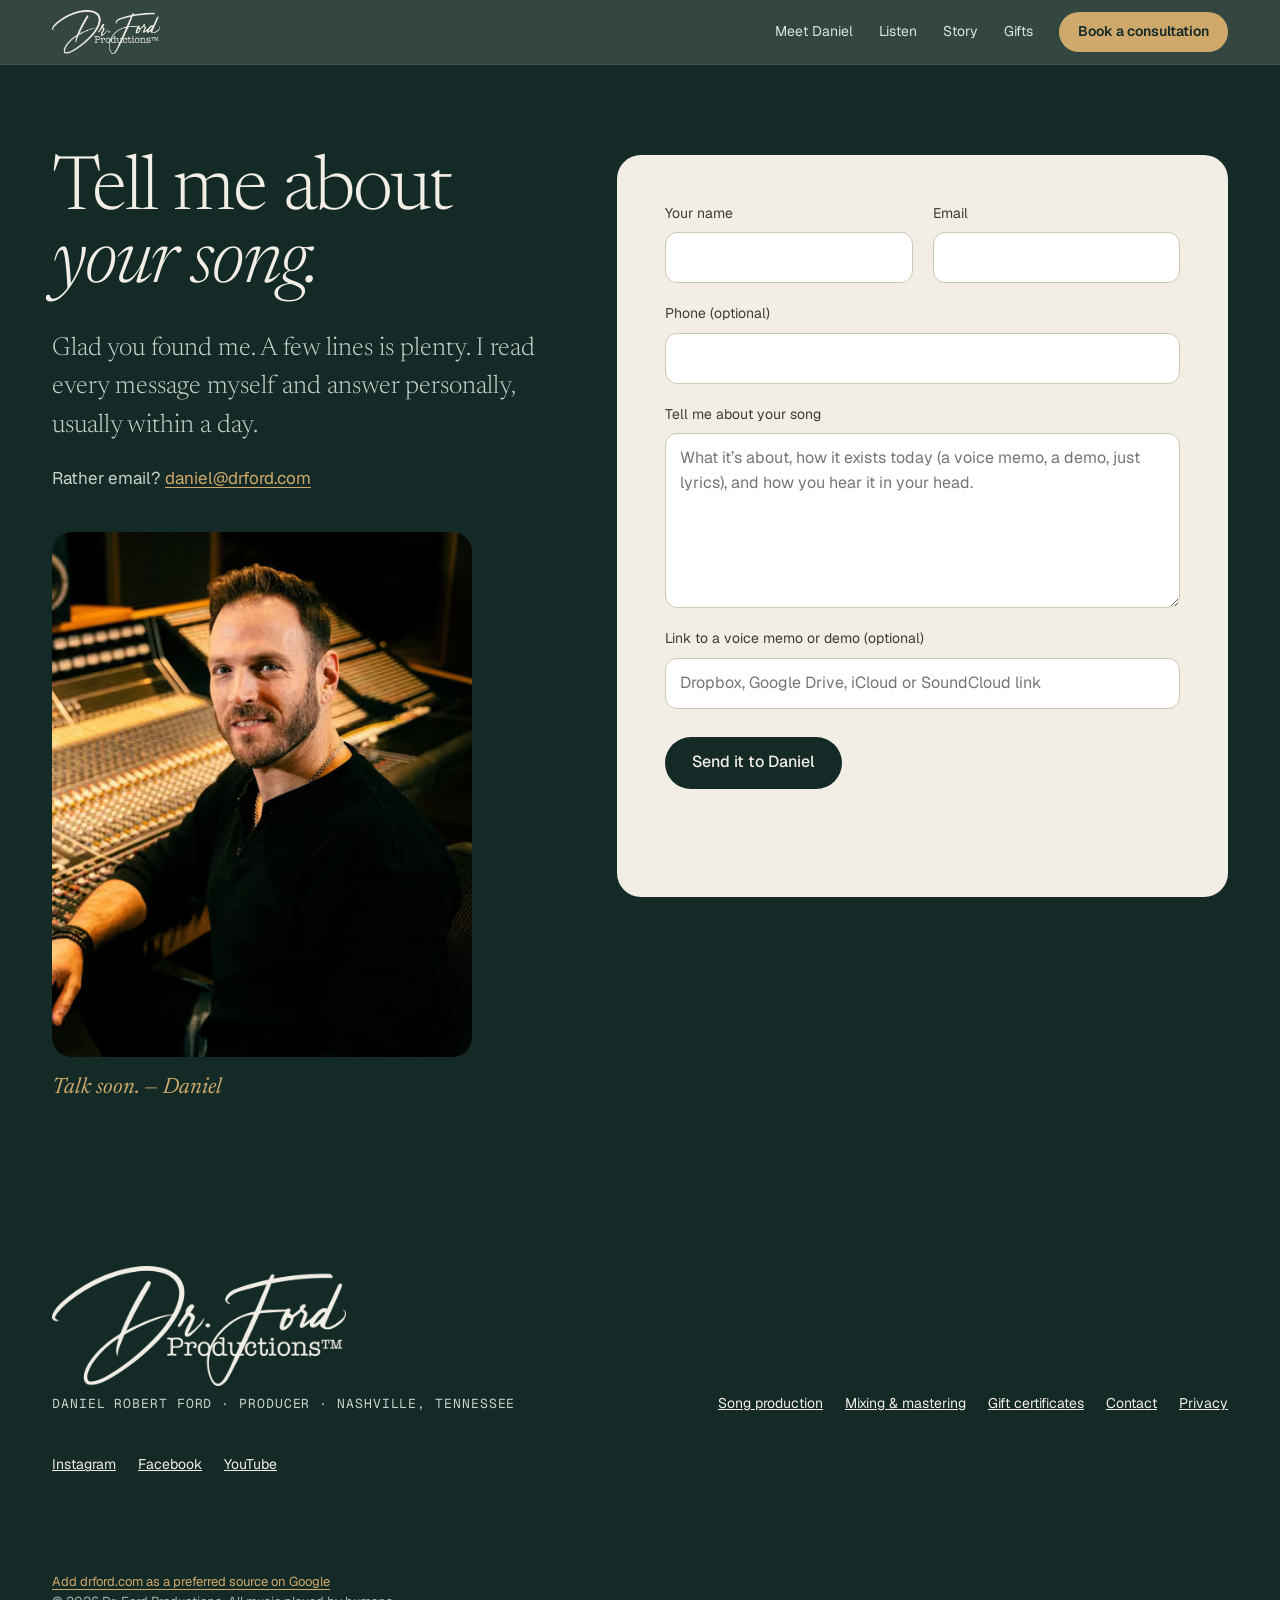
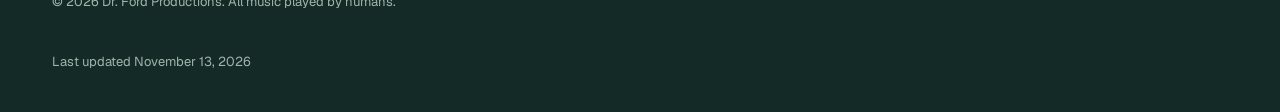
==== commit 928b94b1: "One spacing rhythm for every section Every section uses the same edge padding; sections that share a" ====
--- a/contact/index.html
+++ b/contact/index.html
@@ -27,7 +27,7 @@
 <link rel="apple-touch-icon" href="../apple-touch-icon.png">
 <link rel="preload" href="../fonts/newsreader.woff2" as="font" type="font/woff2" crossorigin>
 <link rel="preload" href="../fonts/geist.woff2" as="font" type="font/woff2" crossorigin>
-<link rel="stylesheet" href="../css/site.ece2d18f58.css">
+<link rel="stylesheet" href="../css/site.6ebf2b988b.css">
 <script src="../js/site.3f1f8235b1.js" defer></script>
 <script type="application/ld+json">
 {"@context":"https://schema.org","@graph":[{"@type":"WebPage","@id":"https://www.drford.com/contact/#webpage","url":"https://www.drford.com/contact/","name":"Contact Dr. Ford · Tell Me About Your Song","description":"Tell Nashville producer Daniel Robert Ford about your song. He reads every message himself and answers personally. Or email daniel@drford.com.","isPartOf":{"@id":"https://www.drford.com/#website"},"inLanguage":"en-US","dateModified":"2026-11-13"},{"@type":"BreadcrumbList","itemListElement":[{"@type":"ListItem","position":1,"name":"Home","item":"https://www.drford.com/"},{"@type":"ListItem","position":2,"name":"Contact","item":"https://www.drford.com/contact/"}]}]}
--- a/css/site.6ebf2b988b.css
+++ b/css/site.6ebf2b988b.css
@@ -0,0 +1,542 @@
+/* Dr. Ford — site styles. No external requests; fonts are self-hosted. */
+
+@font-face{font-family:"Newsreader";src:url("../fonts/newsreader.woff2") format("woff2");font-weight:300 500;font-style:normal;font-display:swap}
+@font-face{font-family:"Newsreader";src:url("../fonts/newsreader-italic.woff2") format("woff2");font-weight:300 400;font-style:italic;font-display:swap}
+@font-face{font-family:"Geist";src:url("../fonts/geist.woff2") format("woff2");font-weight:300 700;font-style:normal;font-display:swap}
+@font-face{font-family:"Geist Mono";src:url("../fonts/geist-mono.woff2") format("woff2");font-weight:400 500;font-style:normal;font-display:swap}
+
+:root{
+  --room:#142A26; --room-deep:#0F211E; --room-line:#2C4A44; --room-text:#C7D2CD; --room-muted:#9FB4AB;
+  --cream:#F2EEE5; --cream-2:#E9E3D6; --paper:#F7F4EC; --white:#FFFFFF;
+  --ink:#1A1A17; --ink-2:#3D3B35; --muted:#46433C; --muted-2:#5E5A51;
+  --walnut:#8A5A34; --brass:#CFA96B; --line:#E2DACA; --line-2:#D8CFBD; --night:#1A1A17; --night-2:#23221F; --night-line:#34332E; --night-text:#CFCBC0; --night-muted:#A8A498;
+  --serif:"Newsreader",Georgia,"Times New Roman",serif;
+  --sans:"Geist",system-ui,-apple-system,"Segoe UI",sans-serif;
+  --mono:"Geist Mono",ui-monospace,SFMono-Regular,Menlo,monospace;
+  --ease:cubic-bezier(.2,.7,.1,1); --ease-out:cubic-bezier(.23,1,.32,1);
+  --wrap:1240px; --gutter:32px; --header:64px;
+}
+
+*,*::before,*::after{box-sizing:border-box}
+html{-webkit-text-size-adjust:100%;text-size-adjust:100%;scroll-padding-top:calc(var(--header) + 12px)}
+@media (prefers-reduced-motion:no-preference){html{scroll-behavior:smooth}}
+body{margin:0;background:var(--cream);color:var(--ink);font-family:var(--sans);font-size:17px;line-height:1.55;-webkit-font-smoothing:antialiased;-moz-osx-font-smoothing:grayscale;text-rendering:optimizeLegibility}
+img,picture,video,svg{display:block;max-width:100%}
+img{height:auto}
+a{color:inherit}
+button,input,select,textarea{font:inherit;color:inherit}
+button{cursor:pointer}
+h1,h2,h3,p,figure,ol,ul,dl{margin:0}
+ol,ul{padding:0;list-style:none}
+:focus-visible{outline:2px solid var(--brass);outline-offset:3px;border-radius:4px}
+.sr-only{position:absolute!important;width:1px;height:1px;padding:0;margin:-1px;overflow:hidden;clip:rect(0 0 0 0);white-space:nowrap;border:0}
+.skip{position:absolute;left:16px;top:-60px;z-index:100;background:var(--brass);color:var(--room);padding:10px 16px;border-radius:999px;font-weight:600;text-decoration:none;transition:top .2s}
+.skip:focus{top:12px}
+
+.wrap{max-width:var(--wrap);margin-inline:auto;padding-inline:var(--gutter)}
+.serif{font-family:var(--serif)}
+.mono{font-family:var(--mono);letter-spacing:.07em;text-transform:uppercase;font-size:13px}
+em{font-style:italic}
+
+/* Section label: song-form rail with Nashville Number System chords */
+.rail{font-family:var(--mono);font-size:13px;letter-spacing:.1em;display:flex;flex-wrap:wrap;gap:6px 18px;align-items:center;margin-bottom:36px;color:var(--muted-2)}
+.rail b{font-weight:400;color:var(--walnut)}
+.on-dark .rail{color:var(--room-muted)} .on-dark .rail b{color:var(--brass)}
+.on-night .rail{color:var(--night-muted)} .on-night .rail b{color:var(--brass)}
+
+.display{font-family:var(--serif);font-weight:300;letter-spacing:-.02em;line-height:1}
+.h-xl{font-size:clamp(3.2rem,7.2vw,7rem);line-height:.93;letter-spacing:-.03em}
+.h-l{font-size:clamp(2.8rem,6vw,5.6rem);line-height:.96;letter-spacing:-.025em}
+.h-m{font-size:clamp(2.4rem,4.6vw,4.2rem);line-height:1.04}
+.lede{font-family:var(--serif);font-size:clamp(1.3rem,2vw,1.7rem);line-height:1.5;font-weight:300}
+.muted{color:var(--muted)}
+.section{padding-block:clamp(96px,12vw,150px)}
+
+.btn{display:inline-flex;align-items:center;justify-content:center;gap:10px;min-height:52px;padding:0 26px;border-radius:999px;text-decoration:none;font-size:16px;font-weight:500;border:1px solid transparent;transition:transform 160ms var(--ease-out),background-color .2s ease,color .2s ease,border-color .2s ease;white-space:nowrap;-webkit-tap-highlight-color:transparent}
+@media (hover:hover) and (pointer:fine){.btn:hover{transform:translateY(-1px)}}
+.btn-brass{background:var(--brass);color:var(--room);font-weight:600;text-decoration:none}
+.btn-brass:hover{background:#D9B67C}
+.btn-ghost{border-color:#5E7D74;color:var(--cream)}
+.btn-ghost:hover{border-color:var(--cream)}
+.btn-room{background:var(--room);color:var(--cream)}
+.btn-room:hover{background:#1C3832}
+.btn-line{border-color:var(--line-2);background:transparent;color:var(--ink)}
+
+/* Header */
+.site-header{position:sticky;top:env(safe-area-inset-top,0px);z-index:30;background:rgba(20,42,38,.86);-webkit-backdrop-filter:saturate(160%) blur(18px);backdrop-filter:saturate(160%) blur(18px);color:var(--cream);border-bottom:1px solid rgba(242,238,229,.08);transition:background-color .3s}
+.site-header.scrolled{background:rgba(15,33,30,.94)}
+.nav{min-height:var(--header);display:flex;flex-wrap:wrap;align-items:center;justify-content:space-between;gap:12px}
+.nav-logo img{height:44px;width:auto}
+.nav-links{display:flex;flex-wrap:wrap;align-items:center;gap:26px;font-size:14px}
+.nav-links a:not(.btn){color:#DCE3DF;text-decoration:none}
+.nav-links a:not(.btn):hover{color:var(--cream)}
+.nav-links .btn{min-height:40px;padding:0 18px;font-size:14px}
+@media (max-width:860px){.nav-links a:not(.btn){display:none}}
+
+/* Hero */
+.hero{background:var(--room);color:var(--cream);overflow:hidden}
+.hero-grid{display:flex;flex-wrap:wrap;align-items:stretch;gap:0 56px;min-height:min(860px,calc(100svh - var(--header)))}
+.hero-copy{flex:1 1 520px;min-width:0;display:flex;flex-direction:column;justify-content:center;padding-block:clamp(56px,8vw,96px) 64px}
+.hero-kicker{color:var(--brass);margin-bottom:34px}
+.hero-sub{margin-top:30px;max-width:500px;font-family:var(--serif);font-size:clamp(1.35rem,2.2vw,1.85rem);line-height:1.3}
+.hero-ctas{margin-top:40px;display:flex;flex-wrap:wrap;gap:12px}
+.hero-proof{margin-top:64px;display:flex;flex-wrap:wrap;gap:10px 28px;color:#C9D3CE;font-size:13px}
+.hero-photo{flex:1 1 440px;min-width:0;position:relative;display:flex;flex-direction:column;justify-content:flex-end;padding-top:48px}
+.hero-photo .frame{overflow:hidden;border-radius:300px 300px 0 0;height:min(760px,78svh)}
+.hero-photo img{width:100%;height:112%;object-fit:cover;object-position:50% 0%;will-change:transform}
+.hero-tag{position:absolute;left:24px;bottom:28px;background:rgba(20,42,38,.9);-webkit-backdrop-filter:blur(10px);backdrop-filter:blur(10px);border:1px solid var(--room-line);border-radius:16px;padding:16px 20px}
+.hero-tag p:first-child{font-family:var(--serif);font-size:22px;font-style:italic}
+.hero-tag p:last-child{margin-top:4px;font-size:12px;color:#C9D3CE}
+@media (max-width:760px){.hero-grid{min-height:0}.hero-photo{order:-1;flex-basis:100%;padding-top:20px}.hero-photo .frame{height:56svh;min-height:380px;border-radius:200px 200px 24px 24px}.hero-copy{padding-block:40px 56px}.hero-kicker{margin-bottom:20px}.hero-proof{margin-top:40px}}
+
+/* Hello */
+.split{display:flex;flex-wrap:wrap;gap:64px;align-items:center}
+.split > *{min-width:0}
+.hello-copy{flex:1 1 480px}
+.hello-copy .lede+.lede{margin-top:22px}
+.signature{margin-top:34px;font-family:var(--serif);font-size:34px;font-style:italic;color:var(--walnut)}
+.hello-media{flex:1 1 460px;position:relative;aspect-ratio:4/5;border-radius:20px;overflow:hidden;background:#E6DFD0}
+.hello-media img{width:100%;height:100%;object-fit:cover}
+.hello-label{position:absolute;left:24px;bottom:24px;display:flex;align-items:center;gap:14px}
+.play{width:64px;height:64px;border-radius:999px;border:0;background:var(--room);color:var(--cream);display:grid;place-items:center;flex:none}
+.play[disabled]{cursor:default;opacity:.92}
+.hello-label .mono{background:rgba(20,42,38,.8);color:var(--cream);padding:6px 10px;border-radius:6px}
+
+/* Shape selector */
+.band-white{background:var(--white);border-block:1px solid var(--line)}
+.shape-grid{display:flex;flex-wrap:wrap;gap:56px}
+.shape-grid > div{flex:1 1 440px;min-width:0}
+.shape-card{background:var(--cream);border-radius:24px;padding:32px}
+.chips-row{display:flex;flex-wrap:wrap;gap:8px}
+.toggle{min-height:46px;padding:0 18px;border-radius:999px;border:1px solid var(--room);background:transparent;color:var(--room);font-size:15px;transition:background-color .25s,color .25s}
+.toggle[aria-pressed="true"]{background:var(--room);color:var(--cream)}
+.shape-text{margin-top:28px;font-family:var(--serif);font-size:27px;line-height:1.3;min-height:3.9em}
+.shape-note{margin-top:18px;color:var(--muted-2)}
+.wide-photo{margin-top:64px}
+.wide-photo img{width:100%;height:clamp(340px,42vw,600px);object-fit:cover;border-radius:20px}
+figcaption.mono{margin-top:12px;color:var(--muted-2)}
+
+/* Pinned session: voice memo becomes a record */
+.on-dark{background:var(--room);color:var(--cream)}
+.pin{position:relative;height:300vh}
+.pin-stage{position:sticky;top:var(--header);height:calc(100vh - var(--header));min-height:640px;display:flex;flex-wrap:wrap;align-items:center;align-content:center;gap:48px}
+.pin-copy{flex:1 1 340px;min-width:0}
+.steps{display:flex;flex-direction:column;gap:14px}
+.steps p{font-family:var(--serif);font-weight:300;font-size:clamp(1.7rem,3.1vw,2.8rem);line-height:1.1;opacity:.34;transition:opacity .45s var(--ease)}
+.steps p.active{opacity:1}
+.console{flex:999 1 560px;min-width:0;background:var(--room-deep);border:1px solid var(--room-line);border-radius:24px;padding:28px}
+.console-top{display:flex;justify-content:space-between;gap:12px;margin-bottom:20px;color:var(--room-muted)}
+.console-top .pct{color:var(--brass)}
+.lanes{display:flex;flex-direction:column;gap:10px}
+.lane{display:flex;align-items:center;gap:14px;opacity:.06;transform:translate3d(32px,0,0);transition:opacity .35s var(--ease),transform .35s var(--ease)}
+.lane.on{opacity:1;transform:none}
+.lane-name{flex:0 0 136px;font-family:var(--mono);font-size:11px;letter-spacing:.04em;color:var(--room-text)}
+.wave{flex:1 1 auto;min-width:0;height:42px;display:flex;align-items:center;gap:2px;overflow:hidden;background:var(--room);border-radius:7px;padding:0 8px}
+.wave i{flex:1 1 0;min-width:2px;border-radius:1px;background:#DCE3DF;transition:background-color .4s}
+.lane.memo .wave i,.console.done .wave i{background:var(--brass)}
+@media (max-width:640px){.lane-name{flex-basis:96px;font-size:10px}.console{padding:18px}.wave{height:30px}.pin-stage{gap:24px}}
+
+/* The room */
+.room-head{display:flex;flex-wrap:wrap;justify-content:space-between;align-items:flex-end;gap:16px 48px;margin-bottom:48px}
+.room-head p{max-width:380px;font-size:18px;line-height:1.6}
+.bleed{padding-inline:clamp(12px,2vw,24px)}
+.bleed img{width:100%;height:clamp(420px,56vw,900px);object-fit:cover;border-radius:20px}
+.gallery{margin-top:20px;display:grid;grid-template-columns:repeat(auto-fit,minmax(300px,1fr));gap:20px;padding-bottom:20px}
+.gallery img{width:100%;height:560px;object-fit:cover;border-radius:20px}
+.gallery .span2{grid-column:span 2}
+@media (max-width:700px){.gallery .span2{grid-column:auto}.gallery img{height:440px}}
+.note-card{background:var(--room);color:var(--cream);border-radius:20px;padding:40px;min-height:560px;display:flex;flex-direction:column;justify-content:space-between}
+.note-card .mono{color:var(--brass)}
+.note-card p:last-child{font-family:var(--serif);font-size:clamp(1.45rem,2vw,1.9rem);line-height:1.2;font-weight:300}
+@media (max-width:700px){.note-card{min-height:auto;gap:48px}}
+
+/* Band */
+.band-sub{margin:22px 0 64px;font-family:var(--serif);font-style:italic;font-size:clamp(1.4rem,2.4vw,2rem);color:var(--muted)}
+.band-grid{display:grid;grid-template-columns:repeat(auto-fill,minmax(240px,1fr));gap:28px 20px}
+.band-grid img{width:100%;aspect-ratio:3/4;object-fit:cover;border-radius:16px}
+.band-grid figcaption{margin-top:14px}
+.band-grid figcaption strong{display:block;font-family:var(--serif);font-weight:400;font-size:22px}
+.band-grid figcaption span{display:block;margin-top:2px;font-size:14px;color:var(--muted)}
+.band-foot{margin-top:40px;font-size:16px;color:var(--muted)}
+.band-foot em{font-family:var(--serif);font-size:20px;color:var(--walnut)}
+
+/* Listen */
+.on-night{background:var(--night);color:var(--cream)}
+.listen-hero{padding:clamp(12px,2vw,24px) clamp(12px,2vw,24px) 0}
+.listen-hero img{width:100%;height:clamp(420px,58vw,920px);object-fit:cover;object-position:50% 35%;border-radius:20px}
+.cards-3{display:grid;grid-template-columns:repeat(auto-fit,minmax(300px,1fr));gap:20px}
+.ab-card{background:var(--night-2);border:1px solid var(--night-line);border-radius:20px;padding:28px}
+.ab-card .mono{color:var(--night-muted);margin-bottom:20px;text-transform:none;letter-spacing:.04em}
+.ab-btns{display:flex;flex-wrap:wrap;gap:10px}
+.ab-btns .btn{min-height:46px;padding:0 18px}
+.ab-btns .btn-dark{border-color:#4A4842;color:var(--cream);background:transparent}
+.soon{display:grid;place-items:center;text-align:center;padding:28px;border-radius:20px;font-family:var(--mono);font-size:13px;letter-spacing:.06em;line-height:1.7}
+.soon.dark{background:var(--night-2);color:var(--night-muted);min-height:420px;margin-top:20px}
+.soon.light{background:#E6DFD0;color:var(--muted);min-height:260px}
+
+/* Proof */
+.stats{display:grid;grid-template-columns:repeat(auto-fit,minmax(210px,1fr));gap:40px 24px;padding-bottom:80px}
+.stat{border-top:2px solid var(--walnut);padding-top:20px}
+.stat b{display:block;font-family:var(--serif);font-weight:300;font-size:88px;line-height:1}
+.stat span{display:block;margin-top:10px;color:var(--muted)}
+.story-card{background:var(--white);border:1px solid var(--line);border-radius:20px;padding:32px;font-family:var(--serif);font-size:24px;line-height:1.4}
+.press{margin-top:36px;color:var(--muted-2)}
+
+/* Timeline */
+.pin-h{position:relative;height:420vh}
+.pin-h-stage{position:sticky;top:var(--header);height:calc(100vh - var(--header));min-height:700px;overflow:hidden;display:flex;flex-direction:column;justify-content:center}
+.tl-head{display:flex;flex-wrap:wrap;justify-content:space-between;align-items:flex-end;gap:16px;margin-bottom:40px}
+.tl-year{color:var(--brass)}
+.tl-view{width:100%;overflow:hidden}
+.tl-track{display:flex;gap:24px;width:max-content;padding-inline:max(var(--gutter),calc((100vw - var(--wrap))/2 + var(--gutter)));will-change:transform}
+.tl-card{flex:0 0 min(520px,82vw);display:flex;flex-direction:column;gap:16px}
+.tl-card img{width:100%;aspect-ratio:520/300;object-fit:cover;border-radius:16px;background:#262521}
+.tl-card .yr{font-family:var(--serif);font-weight:300;font-size:clamp(64px,8vw,96px);line-height:.85;letter-spacing:-.03em;color:var(--brass)}
+.tl-card h3{font-family:var(--serif);font-weight:400;font-style:italic;font-size:28px}
+.tl-card p{max-width:460px;font-size:16px;line-height:1.6;color:var(--night-text)}
+.tl-bar{margin-top:32px;height:2px;background:var(--night-line);border-radius:2px;overflow:hidden}
+.tl-bar i{display:block;height:100%;width:100%;background:var(--brass);transform-origin:0 50%;transform:scaleX(0)}
+/* Without JS, or with reduced motion: a swipeable row instead of the pinned scroll */
+.no-pin .pin-h{height:auto}
+.no-pin .pin-h-stage{position:static;height:auto;min-height:0;padding-block:clamp(96px,12vw,140px)}
+.no-pin .tl-view{overflow-x:auto;scroll-snap-type:x mandatory;-webkit-overflow-scrolling:touch;padding-bottom:16px}
+.no-pin .tl-card{scroll-snap-align:start}
+.no-pin .tl-bar{display:none}
+.no-pin .pin{height:auto}
+.no-pin .pin-stage{position:static;height:auto;min-height:0;padding-block:clamp(96px,12vw,140px)}
+.no-pin .lane{opacity:1;transform:none}
+.no-pin .steps p{opacity:1}
+
+/* Process + price */
+.process{display:grid;grid-template-columns:repeat(auto-fit,minmax(230px,1fr));gap:32px}
+.process .mono{color:var(--walnut)}
+.process strong{display:block;margin:12px 0 8px;font-family:var(--serif);font-weight:400;font-size:26px}
+.process p:last-child{color:var(--muted)}
+.price{margin-top:72px;background:var(--room);color:var(--cream);border-radius:24px;padding:clamp(32px,5vw,64px);display:flex;flex-wrap:wrap;gap:40px;justify-content:space-between;align-items:flex-end}
+.price .from{font-family:var(--serif);font-weight:300;font-size:clamp(3rem,6vw,5.2rem);line-height:1}
+.price .from em{font-size:.42em}
+.price .label,.price .desc{color:var(--room-text)}
+.price .desc{max-width:400px;margin-bottom:22px}
+
+/* Gifts */
+.gifts{background:var(--cream-2)}
+.gift{background:var(--paper);border:1px solid var(--line-2);border-radius:18px;padding:32px;display:flex;flex-direction:column;gap:12px}
+.gift .mono{color:var(--walnut);font-size:12px}
+.gift strong{font-family:var(--serif);font-weight:400;font-size:28px}
+.gift p{color:var(--muted)}
+.gift .amt{margin-top:auto;padding-top:12px;font-family:var(--serif);font-weight:300;font-size:40px;color:var(--ink)}
+.gift.feature{background:var(--room);border-color:var(--room);color:var(--cream)}
+.gift.feature .mono{color:var(--brass)}
+.gift.feature p{color:var(--room-text)}
+.gift.feature .amt{color:var(--cream)}
+.gift-top{display:flex;justify-content:space-between;align-items:flex-start;gap:12px}
+.gift-top img{height:40px;width:auto;opacity:.9}
+.fineprint{margin-top:28px;font-size:14px;color:var(--muted)}
+
+/* FAQ */
+.faq-grid{display:flex;flex-wrap:wrap;gap:56px}
+.faq-grid > div:first-child{flex:1 1 320px;min-width:0}
+.faq-grid > div:last-child{flex:999 1 560px;min-width:0}
+.faq-photo{margin-top:40px;max-width:420px}
+.faq-photo img{aspect-ratio:4/5;object-fit:cover;border-radius:20px;width:100%}
+details{border-top:1px solid var(--line-2)}
+details:last-child{border-bottom:1px solid var(--line-2)}
+summary{list-style:none;cursor:pointer;display:flex;justify-content:space-between;gap:24px;align-items:center;padding:26px 0;font-family:var(--serif);font-size:26px;line-height:1.2}
+summary::-webkit-details-marker{display:none}
+summary::after{content:"+";font-family:var(--sans);font-size:24px;color:var(--walnut);flex:none;transition:transform .2s var(--ease-out)}
+details[open] summary::after{transform:rotate(45deg)}
+details p{padding-bottom:26px;font-size:17px;color:var(--muted)}
+
+/* Consultation form */
+.consult{background:var(--white);border-top:1px solid var(--line)}
+.consult-grid{display:flex;flex-wrap:wrap;gap:64px}
+.consult-grid > div{flex:1 1 360px;min-width:0}
+.consult-grid form{flex:999 1 560px;min-width:0}
+.consult-photo{margin-top:40px;max-width:420px}
+.consult-photo img{aspect-ratio:4/5;object-fit:cover;border-radius:20px;width:100%}
+.consult-photo figcaption{margin-top:14px;font-family:var(--serif);font-style:italic;font-size:22px;color:var(--walnut)}
+.form{background:var(--cream);border-radius:24px;padding:clamp(24px,4vw,48px)}
+.progress-head{display:flex;justify-content:space-between;gap:12px;margin-bottom:14px;color:var(--muted-2)}
+.progress-head .step-name{color:var(--walnut)}
+.progress{height:4px;background:var(--line);border-radius:4px;margin-bottom:40px;overflow:hidden}
+.progress i{display:block;height:100%;background:var(--room);transform-origin:0 50%;transform:scaleX(.3334);transition:transform .45s var(--ease)}
+.step{display:flex;flex-direction:column;gap:28px;border:0;margin:0;padding:0;min-width:0}
+.js .step:not(.current){display:none}
+.no-js .progress-head,.no-js .progress,.no-js .form-nav .back,.no-js .form-nav .next{display:none}
+[hidden]{display:none!important}
+.step-title{font-family:var(--serif);font-size:28px;line-height:1.2}
+.fields{display:grid;grid-template-columns:repeat(auto-fit,minmax(220px,1fr));gap:20px}
+.field{display:flex;flex-direction:column;gap:8px;font-size:14px;color:var(--ink-2)}
+.field input,.field select,.field textarea{font-size:16px;color:var(--ink);background:var(--white);border:1px solid #CFC7B5;border-radius:12px;padding:12px 14px;min-height:50px;width:100%}
+.field textarea{resize:vertical}
+.field input:focus,.field select:focus,.field textarea:focus{outline:2px solid var(--room);outline-offset:1px;border-color:var(--room)}
+.choices{border:0;margin:0;padding:0;min-width:0}
+.choices legend{font-size:14px;color:var(--ink-2);margin-bottom:12px;padding:0}
+.choices.big legend{font-family:var(--serif);font-size:28px;color:var(--ink)}
+.choice-row{display:flex;flex-wrap:wrap;gap:8px}
+.chip{position:relative;display:inline-flex}
+.chip input{position:absolute;opacity:0;inset:0;margin:0;cursor:pointer}
+.chip span{display:inline-flex;align-items:center;min-height:46px;padding:0 18px;border:1px solid #CFC7B5;border-radius:999px;background:var(--white);font-size:15px;transition:background-color .2s,color .2s,border-color .2s}
+.chip input:checked + span{background:var(--room);border-color:var(--room);color:var(--cream)}
+.chip input:focus-visible + span{outline:2px solid var(--brass);outline-offset:2px}
+.hp{position:absolute;left:-10000px;width:1px;height:1px;overflow:hidden}
+.form-nav{margin-top:36px;display:flex;flex-wrap:wrap;gap:12px;justify-content:space-between;align-items:center}
+.form-nav .next,.form-nav .submit{margin-left:auto}
+.js .form-nav .submit:not(.show){display:none}
+.form-status{margin-top:18px;font-size:15px;min-height:1.5em}
+.form-status.error{color:#9B2C1E}
+.form-done{text-align:center;padding:48px 8px}
+.form-done strong{display:block;font-family:var(--serif);font-weight:300;font-size:clamp(2rem,4vw,3rem);line-height:1.1}
+.form-done p{margin-top:16px;color:var(--muted)}
+
+/* Footer */
+.site-footer{background:var(--room);color:var(--room-text)}
+.signoff{display:flex;flex-wrap:wrap;gap:48px 72px;align-items:center;padding-block:120px 40px;border-bottom:1px solid var(--room-line)}
+.signoff picture{flex:0 1 380px;min-width:0;max-width:380px;width:100%}
+.signoff img{aspect-ratio:4/5;object-fit:cover;border-radius:20px;width:100%}
+.signoff > div{flex:1 1 420px;min-width:0}
+.signoff p.serif{font-size:clamp(2rem,3.6vw,3.2rem);line-height:1.15;font-weight:300;color:var(--cream)}
+.signoff .signature{color:var(--brass);margin-top:28px}
+.signoff .btn{margin-top:32px}
+.foot{display:flex;flex-wrap:wrap;gap:40px;justify-content:space-between;align-items:flex-end;padding-block:72px 96px}
+.foot img{height:120px;width:auto}
+.foot .mono{margin-top:8px;display:block}
+.foot nav{display:flex;flex-wrap:wrap;gap:22px;font-size:14px}
+.foot nav a{color:var(--cream)}
+.copy{padding-bottom:40px;font-size:13px;color:var(--room-muted)}
+
+@media (max-width:760px){
+  :root{--gutter:20px}
+}
+
+/* Reveal on scroll (added by JS so content is never hidden without it) */
+.js .rv{opacity:0;transform:translate3d(0,24px,0);transition:opacity .7s var(--ease-out),transform .7s var(--ease-out);transition-delay:var(--d,0ms)}
+.js .rv.in{opacity:1;transform:none}
+.js .grow{transform:scale(.94);border-radius:48px;transition:transform 1.1s var(--ease)}
+.js .grow.in{transform:none}
+
+@media (prefers-reduced-motion:reduce){
+  *,*::before,*::after{transition-duration:.01ms!important;animation-duration:.01ms!important}
+  .js .rv,.js .grow{transform:none!important}
+  .js .rv{transition:opacity .3s ease!important;transition-delay:0ms!important}
+}
+
+.shape-intro,.listen-intro,.process-intro,.gifts-intro,.consult-intro{margin-top:24px;font-size:18px;line-height:1.6;max-width:560px}
+.listen-intro{color:var(--night-text);margin-bottom:56px}
+.process-intro,.gifts-intro{margin-bottom:56px}
+.section-room{padding-top:clamp(96px,12vw,140px)}
+.hello-media picture,.hello-media img{height:100%}
+.bleed picture,.wide-photo picture,.listen-hero picture{display:block}
+/* Service pages and ad landing pages */
+.incl-h{margin:48px 0 0;color:var(--walnut);font-size:13px;font-weight:500;letter-spacing:.08em;text-transform:uppercase}
+.incl{list-style:none;padding:0;margin:20px 0 0;display:grid;grid-template-columns:repeat(auto-fit,minmax(240px,1fr));gap:18px 40px}
+.incl li{border-top:1px solid var(--line-2);padding-top:14px}
+.incl strong{display:block;font-family:var(--serif);font-weight:400;font-size:22px;line-height:1.25}
+.incl span{color:var(--muted)}
+.incl-note{margin-top:32px;max-width:640px}
+.cta-end{text-align:center;display:flex;flex-direction:column;align-items:center;gap:14px}
+.landing-cta{margin-top:48px}
+.foot-links{display:flex;flex-wrap:wrap;gap:8px 24px}
+.hero-photo picture{display:block;height:100%}
+.section > .lede{max-width:860px}
+.lede+.lede{margin-top:22px}
+/* Readability pass (taste-skill audit, October 2026) */
+.shape-grid .h-m{font-size:clamp(2.2rem,3.6vw,3.4rem)}
+@media (max-width:640px){.shape-text{font-size:22px}}
+h1,h2,h3{text-wrap:balance}
+p{text-wrap:pretty}
+.btn:active{transform:scale(.97)}
+.pref-src{padding-bottom:0}
+.pref-src a{color:var(--brass);text-underline-offset:3px}
+.pref-src a:hover{color:var(--cream)}
+/* /contact (permanent page, on printed QR codes) */
+.contact-page{background:var(--room);color:var(--cream)}
+.contact-grid{display:grid;grid-template-columns:minmax(0,1fr) minmax(0,1.2fr);grid-template-areas:"copy form" "photo form";gap:40px 56px;align-items:start}
+.contact-copy{grid-area:copy}.contact-photo{grid-area:photo;margin-top:0!important}.simple-form{grid-area:form}
+@media (max-width:860px){.contact-grid{grid-template-columns:minmax(0,1fr);grid-template-areas:"copy" "form" "photo"}.contact-photo{max-width:320px}}
+.contact-copy{flex:1 1 360px;min-width:0}
+.contact-copy .lede{margin-top:28px;color:var(--room-text);max-width:520px}
+.contact-alt{margin-top:20px;font-size:17px;color:var(--room-text)}
+.contact-alt a{color:var(--brass);text-underline-offset:3px}
+.simple-form{min-width:0;display:flex;flex-direction:column;gap:20px;color:var(--ink)}
+.simple-form .form-nav{margin-top:8px}
+.simple-form .form-status.error{color:#9A3324}
+.contact-photo figcaption{color:var(--brass)}
+.tag-role::before{content:" · "}
+@media (max-width:520px){.tag-role{display:block;margin-top:2px}.tag-role::before{content:none}}
+/* Shape picker call to action + thumb-sized controls (October 23, 2026) */
+.shape-prompt{margin-top:28px;max-width:560px;font-size:18px;line-height:1.55;color:var(--ink);padding-left:18px;border-left:3px solid var(--brass)}
+.shape-prompt strong{display:block;font-weight:600;color:var(--room);margin-bottom:4px}
+.toggle{min-height:52px;padding:0 22px;font-size:16px}
+.shape-go{margin-top:24px}
+.shape-go[hidden]{display:none!important}
+.chip span{min-height:52px}
+@media (max-width:560px){
+  .chips-row{display:flex;flex-direction:column;gap:10px}
+  .toggle{width:100%;min-height:56px;font-size:17px}
+  .shape-go{width:100%}
+  .choice-row{flex-direction:column}
+  .chip,.chip span{width:100%}
+  .chip span{min-height:56px;font-size:16px}
+  .nav-links .btn{min-height:44px}
+  .ab-btns .btn{min-height:48px}
+}
+@media (max-width:760px){.foot nav a,.pref-src a{display:inline-flex;align-items:center;min-height:44px}.foot nav{gap:4px 22px}}
+/* Before / after live player */
+.ab-live{border-color:#5A4E36}
+.ab-title{font-family:var(--serif);font-size:28px;color:var(--cream);margin-bottom:6px}
+.ab-play[aria-pressed="true"]{box-shadow:0 0 0 2px var(--cream) inset}
+.ab-play[aria-pressed="true"]::before{content:"❚❚";font-size:11px;margin-right:8px;letter-spacing:-1px}
+.ab-progress{height:3px;margin-top:20px;background:#3A3833;border-radius:2px;overflow:hidden}
+.ab-progress span{display:block;height:100%;background:var(--brass);transform:scaleX(0);transform-origin:left}
+.ab-status{margin-top:12px;min-height:1.2em;font-size:13px}
+.ab-soon{opacity:.6}
+
+.legal{max-width:720px}.legal h2{font-family:var(--serif);font-weight:400;font-size:26px;line-height:1.25;margin:48px 0 12px}.legal p,.legal li{line-height:1.65;max-width:680px}.legal p{margin:0 0 14px}.legal ul{padding-left:20px;margin:0 0 16px;list-style:disc}.legal li{margin:8px 0}.legal .lede{margin-top:16px}
+
+/* ---------- The session: lane switches (November 13, 2026) ---------- */
+.session-grid{display:flex;flex-wrap:wrap;gap:40px;align-items:center}
+.session-copy{flex:1 1 320px;min-width:0}
+.session-lede{color:var(--room-text);font-size:17px;line-height:1.55;margin-top:18px;max-width:46ch}
+#session .console{flex:999 1 560px}
+#session .console-top{display:flex;align-items:center;gap:12px;flex-wrap:wrap;margin-bottom:14px}
+.session-play{width:52px;height:52px;border-radius:50%;border:0;background:var(--brass);color:var(--room);display:inline-flex;align-items:center;justify-content:center;cursor:pointer;transition:transform .16s var(--ease-out)}
+.session-play:active{transform:scale(.96)}
+.session-play .i-pause,.is-playing .session-play .i-play{display:none}
+.is-playing .session-play .i-pause{display:block}
+.session-clock{color:var(--room-muted);font-size:13px}
+.session-quick{display:flex;gap:8px;margin-left:auto}
+.chip-btn{min-height:44px;padding:0 16px;border-radius:999px;border:1px solid var(--room-line);background:transparent;color:var(--cream);font:inherit;font-size:14px;cursor:pointer}
+#session .lanes{gap:6px}
+#session .lane{opacity:1;transform:none;width:100%;min-height:52px;border:0;border-radius:12px;padding:4px 8px;background:transparent;color:inherit;font:inherit;text-align:left;cursor:pointer;display:flex;align-items:center;gap:12px;transition:background-color .2s}
+#session .lane.on{background:rgba(207,169,107,.07)}
+.lane-switch{flex:0 0 34px;height:20px;border-radius:10px;background:var(--room-line);position:relative;transition:background-color .2s}
+.lane-switch::after{content:"";position:absolute;top:3px;left:3px;width:14px;height:14px;border-radius:50%;background:var(--room-muted);transition:transform .2s var(--ease-out),background-color .2s}
+.lane.on .lane-switch{background:var(--brass)}
+.lane.on .lane-switch::after{transform:translateX(14px);background:var(--room)}
+#session .lane-name{flex:0 0 112px;display:flex;flex-direction:column;gap:1px;font-family:inherit;font-size:14px;letter-spacing:0;color:var(--cream);transition:opacity .2s}
+#session .lane-name b{font-weight:500}
+#session .lane-name span{font-family:var(--mono);font-size:12px;color:var(--room-muted)}
+#session .lane:not(.on) .lane-name{opacity:.55}
+#session .wave{position:relative;height:40px}
+#session .wave i{background:var(--room-text);transition:background-color .25s,opacity .25s}
+#session .lane.on[data-stem="memo"] .wave i{background:var(--brass)}
+#session .lane:not(.on) .wave i{background:var(--room-line)}
+#session .is-playing .wave::after,#session.is-playing .wave::after{content:""}
+.is-playing .wave::after{content:"";position:absolute;top:0;bottom:0;left:var(--ph,0%);width:2px;background:var(--cream);opacity:.85}
+.session-note{margin-top:14px;color:var(--room-muted);font-size:13px}
+@media (max-width:640px){
+  #session .lane-name{flex-basis:84px;font-size:13px}
+  #session .wave{height:34px}
+  .session-quick{margin-left:0}
+}
+@media (hover:hover) and (pointer:fine){.chip-btn:hover{border-color:var(--room-muted)}#session .lane:hover{background:rgba(242,238,229,.05)}}
+
+/* ---------- Before/After: client stories and press now live here ---------- */
+.listen-stories{margin-top:40px}
+.on-night .story-card{background:rgba(242,238,229,.05);border-color:var(--night-line);color:var(--cream);font-size:21px}
+.on-night .press{color:var(--night-muted)}
+
+/* ---------- Studio: numbers pinned on the photo, gallery swipes on phones ---------- */
+.bleed{position:relative}
+.pins{position:absolute;left:clamp(24px,3vw,40px);right:clamp(24px,3vw,40px);bottom:clamp(16px,2.4vw,32px);display:flex;flex-wrap:wrap;gap:8px;margin:0}
+.pins span{background:rgba(20,42,38,.84);color:var(--cream);border:1px solid rgba(207,169,107,.55);border-radius:999px;padding:8px 14px;font-size:14px;line-height:1.2}
+.pins b{font-family:var(--serif);font-weight:400;font-size:18px;color:#E3C48F}
+@media (max-width:760px){
+  .gallery{display:flex;overflow-x:auto;gap:12px;scroll-snap-type:x mandatory;-webkit-overflow-scrolling:touch;padding-bottom:16px}
+  .gallery figure,.gallery .note-card{flex:0 0 80%;scroll-snap-align:start;margin:0}
+  .gallery img{height:320px}
+  .pins{gap:6px}
+  .pins span{font-size:12px;padding:6px 10px}
+  .pins b{font-size:15px}
+}
+
+/* ---------- Band: 2 across on phones, Daniel last at full width ---------- */
+.band-grid li:last-child{grid-column:1/-1}
+.band-grid li:last-child img{aspect-ratio:4/3;object-position:50% 12%}
+@media (min-width:761px){
+  .band-grid{grid-template-columns:repeat(4,minmax(0,1fr))}
+  .band-grid li:last-child{grid-column:2/span 2}
+}
+@media (max-width:760px){
+  .band-grid{grid-template-columns:repeat(2,minmax(0,1fr));gap:22px 12px}
+  .band-grid img{border-radius:12px}
+  .band-grid figcaption{margin-top:8px}
+  .band-grid figcaption strong{font-size:18px;line-height:1.2}
+  .band-grid figcaption span{font-size:13px;line-height:1.35}
+}
+
+/* Console photo now closes the Before/After section */
+#listen .listen-hero{padding-bottom:clamp(12px,2vw,24px)}
+
+/* ---------- Timeline: side-scroll everywhere (no scroll-jacking) ---------- */
+.pin-h{height:auto}
+.pin-h-stage{position:static;height:auto;min-height:0;overflow:visible;padding-block:clamp(96px,12vw,140px)}
+.tl-view{overflow-x:auto;overscroll-behavior-x:contain;scroll-snap-type:x mandatory;-webkit-overflow-scrolling:touch;scrollbar-width:none;scroll-padding-inline:max(var(--gutter),calc((100vw - var(--wrap))/2 + var(--gutter)))}
+.tl-view::-webkit-scrollbar{display:none}
+.tl-track{will-change:auto}
+.tl-card{scroll-snap-align:start}
+.tl-bar,.no-pin .tl-bar{display:block}
+.tl-nav{display:flex;gap:8px}
+.tl-nav button{width:44px;height:44px;border-radius:50%;border:1px solid var(--night-line);background:transparent;color:var(--cream);display:inline-flex;align-items:center;justify-content:center;cursor:pointer;transition:opacity .2s,border-color .2s}
+.tl-nav button:disabled{opacity:.3;cursor:default}
+@media (hover:hover) and (pointer:fine){.tl-nav button:not(:disabled):hover{border-color:var(--brass)}}
+.tl-head{align-items:center}
+.tl-head .tl-year{margin-left:auto}
+
+/* ---------- Intro: breathing room under the headline, calmer body text on phones ---------- */
+.hello-copy h2{margin-bottom:28px}
+.hello-copy .lede{text-wrap:pretty}
+@media (max-width:640px){.hello-copy h2{margin-bottom:20px}.hello-copy .lede{font-size:19px;line-height:1.6}.hello-copy .lede+.lede{margin-top:18px}}
+
+/* ---------- In the room, or from home: two paths, 2x2 cards ---------- */
+.where-toggle{display:flex;gap:8px;margin:0 0 20px}
+.where-toggle .toggle{flex:1 1 0;width:auto;max-width:220px}
+#process .process{grid-template-columns:repeat(4,minmax(0,1fr));gap:12px}
+#process .process li{background:var(--white);border:1px solid var(--line);border-radius:16px;padding:18px}
+#process .process strong{font-size:21px;margin:8px 0 6px}
+#process .process li p:last-child{font-size:15px;line-height:1.5}
+#process .process[hidden]{display:none}
+@media (max-width:900px){#process .process{grid-template-columns:repeat(2,minmax(0,1fr))}}
+@media (max-width:640px){#process .process li{padding:14px}#process .process strong{font-size:18px;margin:6px 0 4px}#process .process li p:last-child{font-size:14px;line-height:1.45}#process .process-intro{margin-bottom:28px}}
+
+/* ---------- Price card: the first sell ---------- */
+.price{align-items:flex-start;gap:28px 48px}
+.price-main{flex:1 1 360px}
+.price-side{flex:1 1 320px}
+.price-kicker{color:var(--brass);font-size:12px;letter-spacing:.08em;text-transform:uppercase;margin:0 0 18px}
+.price .from{line-height:1}
+.price .from em{display:inline-block;font-size:.3em;font-style:italic;color:var(--room-text);margin-left:.25em;vertical-align:.35em}
+.price-pitch{font-family:var(--serif);font-weight:300;font-size:clamp(1.3rem,2.2vw,1.7rem);line-height:1.35;margin-top:20px;color:var(--cream)}
+.price .desc{margin:4px 0 26px;font-size:16px;line-height:1.6}
+@media (max-width:640px){.price .from em{display:block;margin:10px 0 0;vertical-align:0;font-size:.32em}}
+.price{align-items:center}.price-side{flex:0 0 auto}
+
+/* ---------- Three offerings ---------- */
+.offers{margin-top:56px;display:grid;grid-template-columns:1.5fr 1fr 1fr;gap:16px;align-items:stretch}
+.offer{border-radius:24px;padding:clamp(24px,3vw,36px);background:var(--white);border:1px solid var(--line);display:flex;flex-direction:column;gap:10px}
+.offer-main{background:var(--room);color:var(--cream);border-color:var(--room)}
+.offer-kicker{font-size:12px;letter-spacing:.08em;text-transform:uppercase;color:var(--walnut);margin:0}
+.offer-main .offer-kicker{color:var(--brass)}
+.offer-name{font-family:var(--serif);font-size:26px;line-height:1.1;margin:4px 0 0}
+.offer-price{font-family:var(--serif);font-weight:300;font-size:clamp(2.4rem,4vw,3.4rem);line-height:1;margin:6px 0 auto}
+.offer-main .offer-price{font-size:clamp(3rem,6vw,5rem)}
+.offer-price em{display:block;font-size:max(15px,.3em);font-style:italic;margin-top:10px;color:var(--muted)}
+.offer-main .offer-price em{color:var(--room-text)}
+.offer .btn,.offer-link{margin-top:22px;align-self:flex-start}
+.offer-link{display:inline-flex;align-items:center;gap:6px;min-height:44px;color:var(--room);font-weight:500;text-decoration:none;border-bottom:1px solid var(--line)}
+@media (hover:hover) and (pointer:fine){.offer-link:hover{border-color:var(--room)}}
+@media (max-width:900px){.offers{grid-template-columns:1fr 1fr}.offer-main{grid-column:1/-1}}
+@media (max-width:560px){.offers{grid-template-columns:1fr;margin-top:40px}}
+
+/* ---------- One spacing rhythm for every section ----------
+   --pad is the space between a section's edge and its content. Where two sections share
+   a background, the second one starts closer, so the gap between them matches the rest. */
+:root{--pad:clamp(64px,7vw,104px)}
+main > section.section,main > section > .section{padding-block:var(--pad)}
+.section-room{padding-top:var(--pad);padding-bottom:calc(var(--pad) - 16px)}
+.pin-h-stage,.no-pin .pin-h-stage{padding-block:var(--pad)}
+#listen > .wrap.section{padding-bottom:calc(var(--pad) * .5)}
+#listen .listen-hero{padding-bottom:var(--pad)}
+#room,#faq{padding-top:calc(var(--pad) * .5)}
+#story .pin-h-stage{padding-bottom:calc(var(--pad) - 34px)}
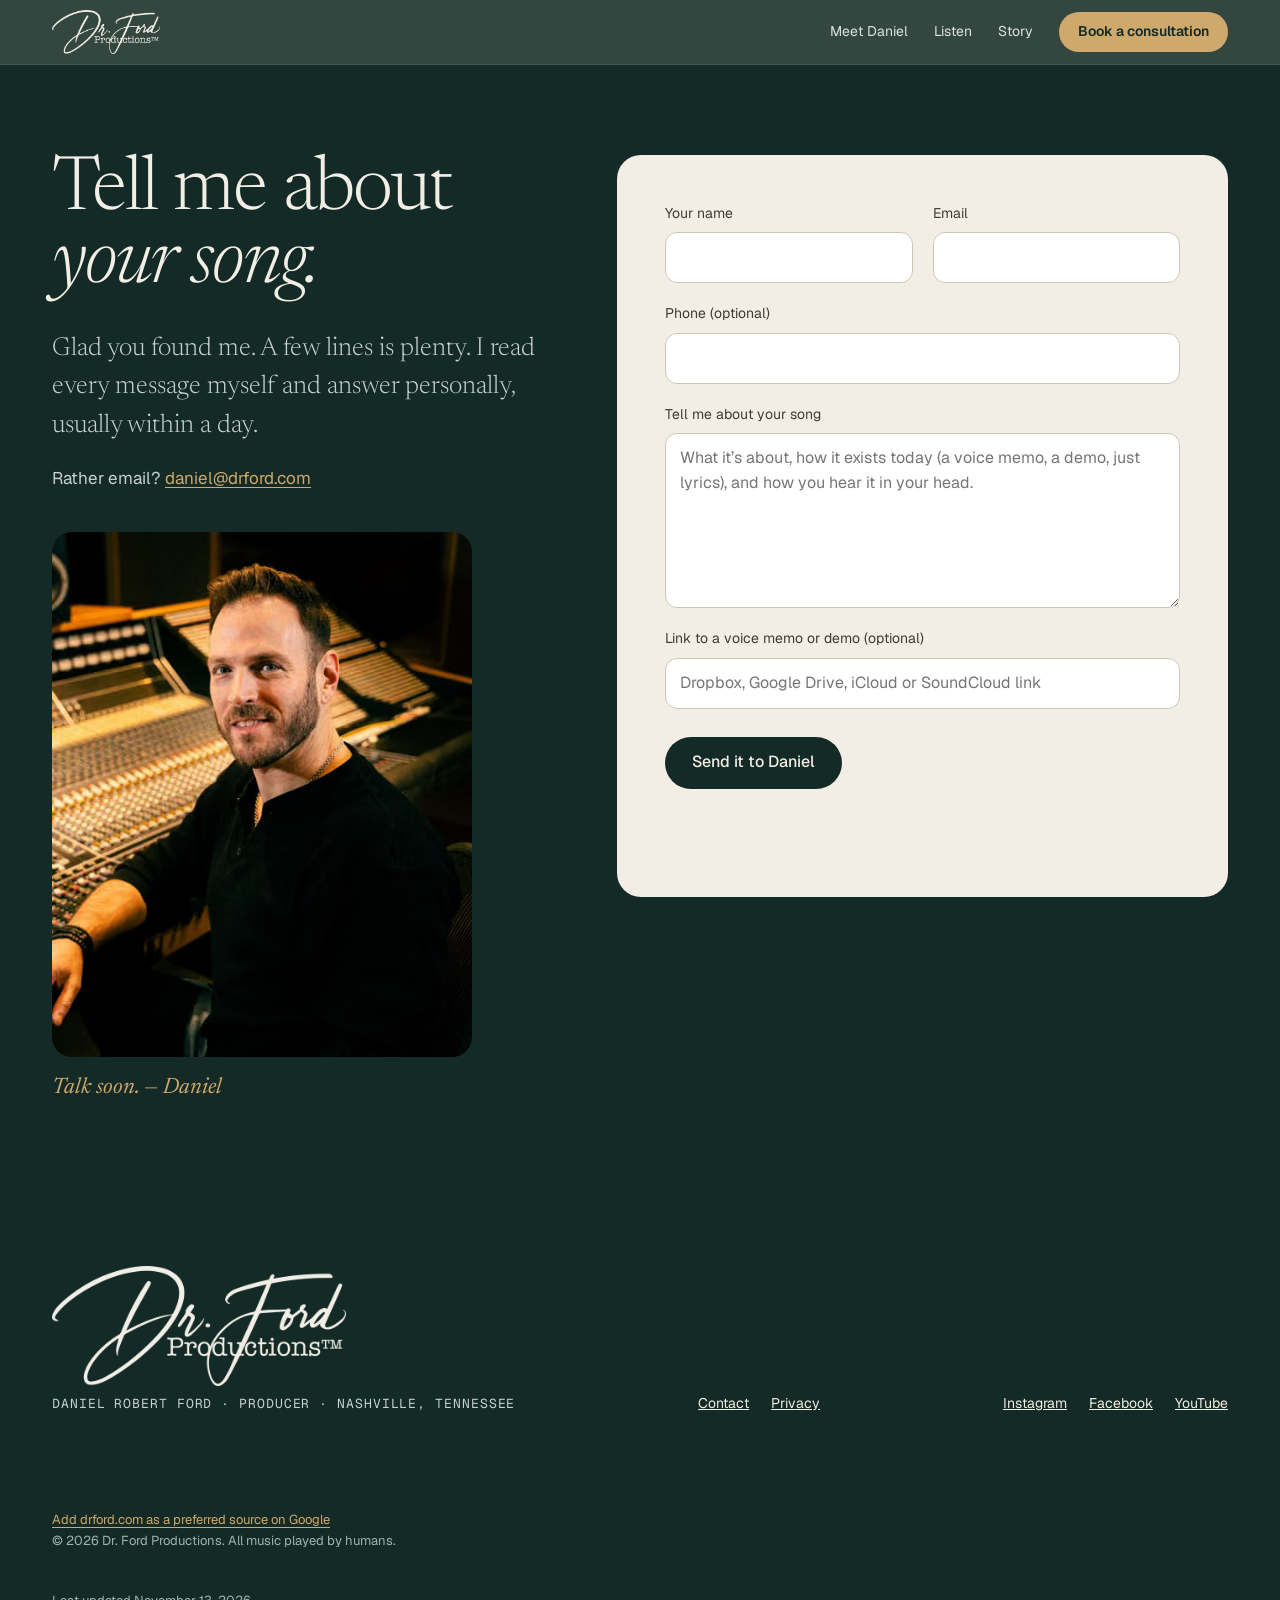
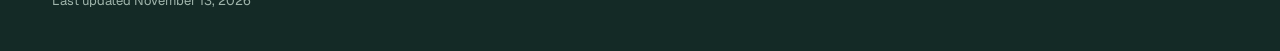
==== commit c0c856e1: "Remove Song production, Mixing & mastering and Gift certificates links from footers and menus Co-Aut" ====
--- a/contact/index.html
+++ b/contact/index.html
@@ -27,8 +27,8 @@
 <link rel="apple-touch-icon" href="../apple-touch-icon.png">
 <link rel="preload" href="../fonts/newsreader.woff2" as="font" type="font/woff2" crossorigin>
 <link rel="preload" href="../fonts/geist.woff2" as="font" type="font/woff2" crossorigin>
-<link rel="stylesheet" href="../css/site.6ebf2b988b.css">
-<script src="../js/site.3f1f8235b1.js" defer></script>
+<link rel="stylesheet" href="../css/site.fb3b1634b7.css">
+<script src="../js/site.0f4d88d950.js" defer></script>
 <script type="application/ld+json">
 {"@context":"https://schema.org","@graph":[{"@type":"WebPage","@id":"https://www.drford.com/contact/#webpage","url":"https://www.drford.com/contact/","name":"Contact Dr. Ford · Tell Me About Your Song","description":"Tell Nashville producer Daniel Robert Ford about your song. He reads every message himself and answers personally. Or email daniel@drford.com.","isPartOf":{"@id":"https://www.drford.com/#website"},"inLanguage":"en-US","dateModified":"2026-11-13"},{"@type":"BreadcrumbList","itemListElement":[{"@type":"ListItem","position":1,"name":"Home","item":"https://www.drford.com/"},{"@type":"ListItem","position":2,"name":"Contact","item":"https://www.drford.com/contact/"}]}]}
 </script>
@@ -43,7 +43,6 @@
       <a href="../#hello">Meet Daniel</a>
       <a href="../#listen">Listen</a>
       <a href="../#story">Story</a>
-      <a href="../gift-certificates/">Gifts</a>
       <a class="btn btn-brass" href="../#consult">Book a consultation</a>
     </div>
   </nav>
@@ -86,9 +85,6 @@
       <span class="mono">Daniel Robert Ford · Producer · Nashville, Tennessee</span>
     </div>
     <nav aria-label="Services" class="foot-links">
-      <a href="../country-song-production/">Song production</a>
-      <a href="../mixing-and-mastering/">Mixing &amp; mastering</a>
-      <a href="../gift-certificates/">Gift certificates</a>
       <a href="../contact/">Contact</a>
       <a href="../privacy/">Privacy</a>
     </nav>
--- a/css/site.fb3b1634b7.css
+++ b/css/site.fb3b1634b7.css
@@ -0,0 +1,556 @@
+/* Dr. Ford — site styles. No external requests; fonts are self-hosted. */
+
+@font-face{font-family:"Newsreader";src:url("../fonts/newsreader.woff2") format("woff2");font-weight:300 500;font-style:normal;font-display:swap}
+@font-face{font-family:"Newsreader";src:url("../fonts/newsreader-italic.woff2") format("woff2");font-weight:300 400;font-style:italic;font-display:swap}
+@font-face{font-family:"Geist";src:url("../fonts/geist.woff2") format("woff2");font-weight:300 700;font-style:normal;font-display:swap}
+@font-face{font-family:"Geist Mono";src:url("../fonts/geist-mono.woff2") format("woff2");font-weight:400 500;font-style:normal;font-display:swap}
+
+:root{
+  --room:#142A26; --room-deep:#0F211E; --room-line:#2C4A44; --room-text:#C7D2CD; --room-muted:#9FB4AB;
+  --cream:#F2EEE5; --cream-2:#E9E3D6; --paper:#F7F4EC; --white:#FFFFFF;
+  --ink:#1A1A17; --ink-2:#3D3B35; --muted:#46433C; --muted-2:#5E5A51;
+  --walnut:#8A5A34; --brass:#CFA96B; --line:#E2DACA; --line-2:#D8CFBD; --night:#1A1A17; --night-2:#23221F; --night-line:#34332E; --night-text:#CFCBC0; --night-muted:#A8A498;
+  --serif:"Newsreader",Georgia,"Times New Roman",serif;
+  --sans:"Geist",system-ui,-apple-system,"Segoe UI",sans-serif;
+  --mono:"Geist Mono",ui-monospace,SFMono-Regular,Menlo,monospace;
+  --ease:cubic-bezier(.2,.7,.1,1); --ease-out:cubic-bezier(.23,1,.32,1);
+  --wrap:1240px; --gutter:32px; --header:64px;
+}
+
+*,*::before,*::after{box-sizing:border-box}
+html{-webkit-text-size-adjust:100%;text-size-adjust:100%;scroll-padding-top:calc(var(--header) + 12px)}
+@media (prefers-reduced-motion:no-preference){html{scroll-behavior:smooth}}
+body{margin:0;background:var(--cream);color:var(--ink);font-family:var(--sans);font-size:17px;line-height:1.55;-webkit-font-smoothing:antialiased;-moz-osx-font-smoothing:grayscale;text-rendering:optimizeLegibility}
+img,picture,video,svg{display:block;max-width:100%}
+img{height:auto}
+a{color:inherit}
+button,input,select,textarea{font:inherit;color:inherit}
+button{cursor:pointer}
+h1,h2,h3,p,figure,ol,ul,dl{margin:0}
+ol,ul{padding:0;list-style:none}
+:focus-visible{outline:2px solid var(--brass);outline-offset:3px;border-radius:4px}
+.sr-only{position:absolute!important;width:1px;height:1px;padding:0;margin:-1px;overflow:hidden;clip:rect(0 0 0 0);white-space:nowrap;border:0}
+.skip{position:absolute;left:16px;top:-60px;z-index:100;background:var(--brass);color:var(--room);padding:10px 16px;border-radius:999px;font-weight:600;text-decoration:none;transition:top .2s}
+.skip:focus{top:12px}
+
+.wrap{max-width:var(--wrap);margin-inline:auto;padding-inline:var(--gutter)}
+.serif{font-family:var(--serif)}
+.mono{font-family:var(--mono);letter-spacing:.07em;text-transform:uppercase;font-size:13px}
+em{font-style:italic}
+
+/* Section label: song-form rail with Nashville Number System chords */
+.rail{font-family:var(--mono);font-size:13px;letter-spacing:.1em;display:flex;flex-wrap:wrap;gap:6px 18px;align-items:center;margin-bottom:36px;color:var(--muted-2)}
+.rail b{font-weight:400;color:var(--walnut)}
+.on-dark .rail{color:var(--room-muted)} .on-dark .rail b{color:var(--brass)}
+.on-night .rail{color:var(--night-muted)} .on-night .rail b{color:var(--brass)}
+
+.display{font-family:var(--serif);font-weight:300;letter-spacing:-.02em;line-height:1}
+.h-xl{font-size:clamp(3.2rem,7.2vw,7rem);line-height:.93;letter-spacing:-.03em}
+.h-l{font-size:clamp(2.8rem,6vw,5.6rem);line-height:.96;letter-spacing:-.025em}
+.h-m{font-size:clamp(2.4rem,4.6vw,4.2rem);line-height:1.04}
+.lede{font-family:var(--serif);font-size:clamp(1.3rem,2vw,1.7rem);line-height:1.5;font-weight:300}
+.muted{color:var(--muted)}
+.section{padding-block:clamp(96px,12vw,150px)}
+
+.btn{display:inline-flex;align-items:center;justify-content:center;gap:10px;min-height:52px;padding:0 26px;border-radius:999px;text-decoration:none;font-size:16px;font-weight:500;border:1px solid transparent;transition:transform 160ms var(--ease-out),background-color .2s ease,color .2s ease,border-color .2s ease;white-space:nowrap;-webkit-tap-highlight-color:transparent}
+@media (hover:hover) and (pointer:fine){.btn:hover{transform:translateY(-1px)}}
+.btn-brass{background:var(--brass);color:var(--room);font-weight:600;text-decoration:none}
+.btn-brass:hover{background:#D9B67C}
+.btn-ghost{border-color:#5E7D74;color:var(--cream)}
+.btn-ghost:hover{border-color:var(--cream)}
+.btn-room{background:var(--room);color:var(--cream)}
+.btn-room:hover{background:#1C3832}
+.btn-line{border-color:var(--line-2);background:transparent;color:var(--ink)}
+
+/* Header */
+.site-header{position:sticky;top:env(safe-area-inset-top,0px);z-index:30;background:rgba(20,42,38,.86);-webkit-backdrop-filter:saturate(160%) blur(18px);backdrop-filter:saturate(160%) blur(18px);color:var(--cream);border-bottom:1px solid rgba(242,238,229,.08);transition:background-color .3s}
+.site-header.scrolled{background:rgba(15,33,30,.94)}
+.nav{min-height:var(--header);display:flex;flex-wrap:wrap;align-items:center;justify-content:space-between;gap:12px}
+.nav-logo img{height:44px;width:auto}
+.nav-links{display:flex;flex-wrap:wrap;align-items:center;gap:26px;font-size:14px}
+.nav-links a:not(.btn){color:#DCE3DF;text-decoration:none}
+.nav-links a:not(.btn):hover{color:var(--cream)}
+.nav-links .btn{min-height:40px;padding:0 18px;font-size:14px}
+@media (max-width:860px){.nav-links a:not(.btn){display:none}}
+
+/* Hero */
+.hero{background:var(--room);color:var(--cream);overflow:hidden}
+.hero-grid{display:flex;flex-wrap:wrap;align-items:stretch;gap:0 56px;min-height:min(860px,calc(100svh - var(--header)))}
+.hero-copy{flex:1 1 520px;min-width:0;display:flex;flex-direction:column;justify-content:center;padding-block:clamp(56px,8vw,96px) 64px}
+.hero-kicker{color:var(--brass);margin-bottom:34px}
+.hero-sub{margin-top:30px;max-width:500px;font-family:var(--serif);font-size:clamp(1.35rem,2.2vw,1.85rem);line-height:1.3}
+.hero-ctas{margin-top:40px;display:flex;flex-wrap:wrap;gap:12px}
+.hero-proof{margin-top:64px;display:flex;flex-wrap:wrap;gap:10px 28px;color:#C9D3CE;font-size:13px}
+.hero-photo{flex:1 1 440px;min-width:0;position:relative;display:flex;flex-direction:column;justify-content:flex-end;padding-top:48px}
+.hero-photo .frame{overflow:hidden;border-radius:300px 300px 0 0;height:min(760px,78svh)}
+.hero-photo img{width:100%;height:112%;object-fit:cover;object-position:50% 0%;will-change:transform}
+.hero-tag{position:absolute;left:24px;bottom:28px;background:rgba(20,42,38,.9);-webkit-backdrop-filter:blur(10px);backdrop-filter:blur(10px);border:1px solid var(--room-line);border-radius:16px;padding:16px 20px}
+.hero-tag p:first-child{font-family:var(--serif);font-size:22px;font-style:italic}
+.hero-tag p:last-child{margin-top:4px;font-size:12px;color:#C9D3CE}
+@media (max-width:760px){.hero-grid{min-height:0}.hero-photo{order:-1;flex-basis:100%;padding-top:20px}.hero-photo .frame{height:56svh;min-height:380px;border-radius:200px 200px 24px 24px}.hero-copy{padding-block:40px 56px}.hero-kicker{margin-bottom:20px}.hero-proof{margin-top:40px}}
+
+/* Hello */
+.split{display:flex;flex-wrap:wrap;gap:64px;align-items:center}
+.split > *{min-width:0}
+.hello-copy{flex:1 1 480px}
+.hello-copy .lede+.lede{margin-top:22px}
+.signature{margin-top:34px;font-family:var(--serif);font-size:34px;font-style:italic;color:var(--walnut)}
+.hello-media{flex:1 1 460px;position:relative;aspect-ratio:4/5;border-radius:20px;overflow:hidden;background:#E6DFD0}
+.hello-media img{width:100%;height:100%;object-fit:cover}
+.hello-label{position:absolute;left:24px;bottom:24px;display:flex;align-items:center;gap:14px}
+.play{width:64px;height:64px;border-radius:999px;border:0;background:var(--room);color:var(--cream);display:grid;place-items:center;flex:none}
+.play[disabled]{cursor:default;opacity:.92}
+.hello-label .mono{background:rgba(20,42,38,.8);color:var(--cream);padding:6px 10px;border-radius:6px}
+
+/* Shape selector */
+.band-white{background:var(--white);border-block:1px solid var(--line)}
+.shape-grid{display:flex;flex-wrap:wrap;gap:56px}
+.shape-grid > div{flex:1 1 440px;min-width:0}
+.shape-card{background:var(--cream);border-radius:24px;padding:32px}
+.chips-row{display:flex;flex-wrap:wrap;gap:8px}
+.toggle{min-height:46px;padding:0 18px;border-radius:999px;border:1px solid var(--room);background:transparent;color:var(--room);font-size:15px;transition:background-color .25s,color .25s}
+.toggle[aria-pressed="true"]{background:var(--room);color:var(--cream)}
+.shape-text{margin-top:28px;font-family:var(--serif);font-size:27px;line-height:1.3;min-height:3.9em}
+.shape-note{margin-top:18px;color:var(--muted-2)}
+.wide-photo{margin-top:64px}
+.wide-photo img{width:100%;height:clamp(340px,42vw,600px);object-fit:cover;border-radius:20px}
+figcaption.mono{margin-top:12px;color:var(--muted-2)}
+
+/* Pinned session: voice memo becomes a record */
+.on-dark{background:var(--room);color:var(--cream)}
+.pin{position:relative;height:300vh}
+.pin-stage{position:sticky;top:var(--header);height:calc(100vh - var(--header));min-height:640px;display:flex;flex-wrap:wrap;align-items:center;align-content:center;gap:48px}
+.pin-copy{flex:1 1 340px;min-width:0}
+.steps{display:flex;flex-direction:column;gap:14px}
+.steps p{font-family:var(--serif);font-weight:300;font-size:clamp(1.7rem,3.1vw,2.8rem);line-height:1.1;opacity:.34;transition:opacity .45s var(--ease)}
+.steps p.active{opacity:1}
+.console{flex:999 1 560px;min-width:0;background:var(--room-deep);border:1px solid var(--room-line);border-radius:24px;padding:28px}
+.console-top{display:flex;justify-content:space-between;gap:12px;margin-bottom:20px;color:var(--room-muted)}
+.console-top .pct{color:var(--brass)}
+.lanes{display:flex;flex-direction:column;gap:10px}
+.lane{display:flex;align-items:center;gap:14px;opacity:.06;transform:translate3d(32px,0,0);transition:opacity .35s var(--ease),transform .35s var(--ease)}
+.lane.on{opacity:1;transform:none}
+.lane-name{flex:0 0 136px;font-family:var(--mono);font-size:11px;letter-spacing:.04em;color:var(--room-text)}
+.wave{flex:1 1 auto;min-width:0;height:42px;display:flex;align-items:center;gap:2px;overflow:hidden;background:var(--room);border-radius:7px;padding:0 8px}
+.wave i{flex:1 1 0;min-width:2px;border-radius:1px;background:#DCE3DF;transition:background-color .4s}
+.lane.memo .wave i,.console.done .wave i{background:var(--brass)}
+@media (max-width:640px){.lane-name{flex-basis:96px;font-size:10px}.console{padding:18px}.wave{height:30px}.pin-stage{gap:24px}}
+
+/* The room */
+.room-head{display:flex;flex-wrap:wrap;justify-content:space-between;align-items:flex-end;gap:16px 48px;margin-bottom:48px}
+.room-head p{max-width:380px;font-size:18px;line-height:1.6}
+.bleed{padding-inline:clamp(12px,2vw,24px)}
+.bleed img{width:100%;height:clamp(420px,56vw,900px);object-fit:cover;border-radius:20px}
+.gallery{margin-top:20px;display:grid;grid-template-columns:repeat(auto-fit,minmax(300px,1fr));gap:20px;padding-bottom:20px}
+.gallery img{width:100%;height:560px;object-fit:cover;border-radius:20px}
+.gallery .span2{grid-column:span 2}
+@media (max-width:700px){.gallery .span2{grid-column:auto}.gallery img{height:440px}}
+.note-card{background:var(--room);color:var(--cream);border-radius:20px;padding:40px;min-height:560px;display:flex;flex-direction:column;justify-content:space-between}
+.note-card .mono{color:var(--brass)}
+.note-card p:last-child{font-family:var(--serif);font-size:clamp(1.45rem,2vw,1.9rem);line-height:1.2;font-weight:300}
+@media (max-width:700px){.note-card{min-height:auto;gap:48px}}
+
+/* Band */
+.band-sub{margin:22px 0 64px;font-family:var(--serif);font-style:italic;font-size:clamp(1.4rem,2.4vw,2rem);color:var(--muted)}
+.band-grid{display:grid;grid-template-columns:repeat(auto-fill,minmax(240px,1fr));gap:28px 20px}
+.band-grid img{width:100%;aspect-ratio:3/4;object-fit:cover;border-radius:16px}
+.band-grid figcaption{margin-top:14px}
+.band-grid figcaption strong{display:block;font-family:var(--serif);font-weight:400;font-size:22px}
+.band-grid figcaption span{display:block;margin-top:2px;font-size:14px;color:var(--muted)}
+.band-foot{margin-top:40px;font-size:16px;color:var(--muted)}
+.band-foot em{font-family:var(--serif);font-size:20px;color:var(--walnut)}
+
+/* Listen */
+.on-night{background:var(--night);color:var(--cream)}
+.listen-hero{padding:clamp(12px,2vw,24px) clamp(12px,2vw,24px) 0}
+.listen-hero img{width:100%;height:clamp(420px,58vw,920px);object-fit:cover;object-position:50% 35%;border-radius:20px}
+.cards-3{display:grid;grid-template-columns:repeat(auto-fit,minmax(300px,1fr));gap:20px}
+.ab-card{background:var(--night-2);border:1px solid var(--night-line);border-radius:20px;padding:28px}
+.ab-card .mono{color:var(--night-muted);margin-bottom:20px;text-transform:none;letter-spacing:.04em}
+.ab-btns{display:flex;flex-wrap:wrap;gap:10px}
+.ab-btns .btn{min-height:46px;padding:0 18px}
+.ab-btns .btn-dark{border-color:#4A4842;color:var(--cream);background:transparent}
+.soon{display:grid;place-items:center;text-align:center;padding:28px;border-radius:20px;font-family:var(--mono);font-size:13px;letter-spacing:.06em;line-height:1.7}
+.soon.dark{background:var(--night-2);color:var(--night-muted);min-height:420px;margin-top:20px}
+.soon.light{background:#E6DFD0;color:var(--muted);min-height:260px}
+
+/* Proof */
+.stats{display:grid;grid-template-columns:repeat(auto-fit,minmax(210px,1fr));gap:40px 24px;padding-bottom:80px}
+.stat{border-top:2px solid var(--walnut);padding-top:20px}
+.stat b{display:block;font-family:var(--serif);font-weight:300;font-size:88px;line-height:1}
+.stat span{display:block;margin-top:10px;color:var(--muted)}
+.story-card{background:var(--white);border:1px solid var(--line);border-radius:20px;padding:32px;font-family:var(--serif);font-size:24px;line-height:1.4}
+.press{margin-top:36px;color:var(--muted-2)}
+
+/* Timeline */
+.pin-h{position:relative;height:420vh}
+.pin-h-stage{position:sticky;top:var(--header);height:calc(100vh - var(--header));min-height:700px;overflow:hidden;display:flex;flex-direction:column;justify-content:center}
+.tl-head{display:flex;flex-wrap:wrap;justify-content:space-between;align-items:flex-end;gap:16px;margin-bottom:40px}
+.tl-year{color:var(--brass)}
+.tl-view{width:100%;overflow:hidden}
+.tl-track{display:flex;gap:24px;width:max-content;padding-inline:max(var(--gutter),calc((100vw - var(--wrap))/2 + var(--gutter)));will-change:transform}
+.tl-card{flex:0 0 min(520px,82vw);display:flex;flex-direction:column;gap:16px}
+.tl-card img{width:100%;aspect-ratio:520/300;object-fit:cover;border-radius:16px;background:#262521}
+.tl-card .yr{font-family:var(--serif);font-weight:300;font-size:clamp(64px,8vw,96px);line-height:.85;letter-spacing:-.03em;color:var(--brass)}
+.tl-card h3{font-family:var(--serif);font-weight:400;font-style:italic;font-size:28px}
+.tl-card p{max-width:460px;font-size:16px;line-height:1.6;color:var(--night-text)}
+.tl-bar{margin-top:32px;height:2px;background:var(--night-line);border-radius:2px;overflow:hidden}
+.tl-bar i{display:block;height:100%;width:100%;background:var(--brass);transform-origin:0 50%;transform:scaleX(0)}
+/* Without JS, or with reduced motion: a swipeable row instead of the pinned scroll */
+.no-pin .pin-h{height:auto}
+.no-pin .pin-h-stage{position:static;height:auto;min-height:0;padding-block:clamp(96px,12vw,140px)}
+.no-pin .tl-view{overflow-x:auto;scroll-snap-type:x mandatory;-webkit-overflow-scrolling:touch;padding-bottom:16px}
+.no-pin .tl-card{scroll-snap-align:start}
+.no-pin .tl-bar{display:none}
+.no-pin .pin{height:auto}
+.no-pin .pin-stage{position:static;height:auto;min-height:0;padding-block:clamp(96px,12vw,140px)}
+.no-pin .lane{opacity:1;transform:none}
+.no-pin .steps p{opacity:1}
+
+/* Process + price */
+.process{display:grid;grid-template-columns:repeat(auto-fit,minmax(230px,1fr));gap:32px}
+.process .mono{color:var(--walnut)}
+.process strong{display:block;margin:12px 0 8px;font-family:var(--serif);font-weight:400;font-size:26px}
+.process p:last-child{color:var(--muted)}
+.price{margin-top:72px;background:var(--room);color:var(--cream);border-radius:24px;padding:clamp(32px,5vw,64px);display:flex;flex-wrap:wrap;gap:40px;justify-content:space-between;align-items:flex-end}
+.price .from{font-family:var(--serif);font-weight:300;font-size:clamp(3rem,6vw,5.2rem);line-height:1}
+.price .from em{font-size:.42em}
+.price .label,.price .desc{color:var(--room-text)}
+.price .desc{max-width:400px;margin-bottom:22px}
+
+/* Gifts */
+.gifts{background:var(--cream-2)}
+.gift{background:var(--paper);border:1px solid var(--line-2);border-radius:18px;padding:32px;display:flex;flex-direction:column;gap:12px}
+.gift .mono{color:var(--walnut);font-size:12px}
+.gift strong{font-family:var(--serif);font-weight:400;font-size:28px}
+.gift p{color:var(--muted)}
+.gift .amt{margin-top:auto;padding-top:12px;font-family:var(--serif);font-weight:300;font-size:40px;color:var(--ink)}
+.gift.feature{background:var(--room);border-color:var(--room);color:var(--cream)}
+.gift.feature .mono{color:var(--brass)}
+.gift.feature p{color:var(--room-text)}
+.gift.feature .amt{color:var(--cream)}
+.gift-top{display:flex;justify-content:space-between;align-items:flex-start;gap:12px}
+.gift-top img{height:40px;width:auto;opacity:.9}
+.fineprint{margin-top:28px;font-size:14px;color:var(--muted)}
+
+/* FAQ */
+.faq-grid{display:flex;flex-wrap:wrap;gap:56px}
+.faq-grid > div:first-child{flex:1 1 320px;min-width:0}
+.faq-grid > div:last-child{flex:999 1 560px;min-width:0}
+.faq-photo{margin-top:40px;max-width:420px}
+.faq-photo img{aspect-ratio:4/5;object-fit:cover;border-radius:20px;width:100%}
+details{border-top:1px solid var(--line-2)}
+details:last-child{border-bottom:1px solid var(--line-2)}
+summary{list-style:none;cursor:pointer;display:flex;justify-content:space-between;gap:24px;align-items:center;padding:26px 0;font-family:var(--serif);font-size:26px;line-height:1.2}
+summary::-webkit-details-marker{display:none}
+summary::after{content:"+";font-family:var(--sans);font-size:24px;color:var(--walnut);flex:none;transition:transform .2s var(--ease-out)}
+details[open] summary::after{transform:rotate(45deg)}
+details p{padding-bottom:26px;font-size:17px;color:var(--muted)}
+
+/* Consultation form */
+.consult{background:var(--white);border-top:1px solid var(--line)}
+.consult-grid{display:flex;flex-wrap:wrap;gap:64px}
+.consult-grid > div{flex:1 1 360px;min-width:0}
+.consult-grid form{flex:999 1 560px;min-width:0}
+.consult-photo{margin-top:40px;max-width:420px}
+.consult-photo img{aspect-ratio:4/5;object-fit:cover;border-radius:20px;width:100%}
+.consult-photo figcaption{margin-top:14px;font-family:var(--serif);font-style:italic;font-size:22px;color:var(--walnut)}
+.form{background:var(--cream);border-radius:24px;padding:clamp(24px,4vw,48px)}
+.progress-head{display:flex;justify-content:space-between;gap:12px;margin-bottom:14px;color:var(--muted-2)}
+.progress-head .step-name{color:var(--walnut)}
+.progress{height:4px;background:var(--line);border-radius:4px;margin-bottom:40px;overflow:hidden}
+.progress i{display:block;height:100%;background:var(--room);transform-origin:0 50%;transform:scaleX(.3334);transition:transform .45s var(--ease)}
+.step{display:flex;flex-direction:column;gap:28px;border:0;margin:0;padding:0;min-width:0}
+.js .step:not(.current){display:none}
+.no-js .progress-head,.no-js .progress,.no-js .form-nav .back,.no-js .form-nav .next{display:none}
+[hidden]{display:none!important}
+.step-title{font-family:var(--serif);font-size:28px;line-height:1.2}
+.fields{display:grid;grid-template-columns:repeat(auto-fit,minmax(220px,1fr));gap:20px}
+.field{display:flex;flex-direction:column;gap:8px;font-size:14px;color:var(--ink-2)}
+.field input,.field select,.field textarea{font-size:16px;color:var(--ink);background:var(--white);border:1px solid #CFC7B5;border-radius:12px;padding:12px 14px;min-height:50px;width:100%}
+.field textarea{resize:vertical}
+.field input:focus,.field select:focus,.field textarea:focus{outline:2px solid var(--room);outline-offset:1px;border-color:var(--room)}
+.choices{border:0;margin:0;padding:0;min-width:0}
+.choices legend{font-size:14px;color:var(--ink-2);margin-bottom:12px;padding:0}
+.choices.big legend{font-family:var(--serif);font-size:28px;color:var(--ink)}
+.choice-row{display:flex;flex-wrap:wrap;gap:8px}
+.chip{position:relative;display:inline-flex}
+.chip input{position:absolute;opacity:0;inset:0;margin:0;cursor:pointer}
+.chip span{display:inline-flex;align-items:center;min-height:46px;padding:0 18px;border:1px solid #CFC7B5;border-radius:999px;background:var(--white);font-size:15px;transition:background-color .2s,color .2s,border-color .2s}
+.chip input:checked + span{background:var(--room);border-color:var(--room);color:var(--cream)}
+.chip input:focus-visible + span{outline:2px solid var(--brass);outline-offset:2px}
+.hp{position:absolute;left:-10000px;width:1px;height:1px;overflow:hidden}
+.form-nav{margin-top:36px;display:flex;flex-wrap:wrap;gap:12px;justify-content:space-between;align-items:center}
+.form-nav .next,.form-nav .submit{margin-left:auto}
+.js .form-nav .submit:not(.show){display:none}
+.form-status{margin-top:18px;font-size:15px;min-height:1.5em}
+.form-status.error{color:#9B2C1E}
+.form-done{text-align:center;padding:48px 8px}
+.form-done strong{display:block;font-family:var(--serif);font-weight:300;font-size:clamp(2rem,4vw,3rem);line-height:1.1}
+.form-done p{margin-top:16px;color:var(--muted)}
+
+/* Footer */
+.site-footer{background:var(--room);color:var(--room-text)}
+.signoff{display:flex;flex-wrap:wrap;gap:48px 72px;align-items:center;padding-block:120px 40px;border-bottom:1px solid var(--room-line)}
+.signoff picture{flex:0 1 380px;min-width:0;max-width:380px;width:100%}
+.signoff img{aspect-ratio:4/5;object-fit:cover;border-radius:20px;width:100%}
+.signoff > div{flex:1 1 420px;min-width:0}
+.signoff p.serif{font-size:clamp(2rem,3.6vw,3.2rem);line-height:1.15;font-weight:300;color:var(--cream)}
+.signoff .signature{color:var(--brass);margin-top:28px}
+.signoff .btn{margin-top:32px}
+.foot{display:flex;flex-wrap:wrap;gap:40px;justify-content:space-between;align-items:flex-end;padding-block:72px 96px}
+.foot img{height:120px;width:auto}
+.foot .mono{margin-top:8px;display:block}
+.foot nav{display:flex;flex-wrap:wrap;gap:22px;font-size:14px}
+.foot nav a{color:var(--cream)}
+.copy{padding-bottom:40px;font-size:13px;color:var(--room-muted)}
+
+@media (max-width:760px){
+  :root{--gutter:20px}
+}
+
+/* Reveal on scroll (added by JS so content is never hidden without it) */
+.js .rv{opacity:0;transform:translate3d(0,24px,0);transition:opacity .7s var(--ease-out),transform .7s var(--ease-out);transition-delay:var(--d,0ms)}
+.js .rv.in{opacity:1;transform:none}
+.js .grow{transform:scale(.94);border-radius:48px;transition:transform 1.1s var(--ease)}
+.js .grow.in{transform:none}
+
+@media (prefers-reduced-motion:reduce){
+  *,*::before,*::after{transition-duration:.01ms!important;animation-duration:.01ms!important}
+  .js .rv,.js .grow{transform:none!important}
+  .js .rv{transition:opacity .3s ease!important;transition-delay:0ms!important}
+}
+
+.shape-intro,.listen-intro,.process-intro,.gifts-intro,.consult-intro{margin-top:24px;font-size:18px;line-height:1.6;max-width:560px}
+.listen-intro{color:var(--night-text);margin-bottom:56px}
+.process-intro,.gifts-intro{margin-bottom:56px}
+.section-room{padding-top:clamp(96px,12vw,140px)}
+.hello-media picture,.hello-media img{height:100%}
+.bleed picture,.wide-photo picture,.listen-hero picture{display:block}
+/* Service pages and ad landing pages */
+.incl-h{margin:48px 0 0;color:var(--walnut);font-size:13px;font-weight:500;letter-spacing:.08em;text-transform:uppercase}
+.incl{list-style:none;padding:0;margin:20px 0 0;display:grid;grid-template-columns:repeat(auto-fit,minmax(240px,1fr));gap:18px 40px}
+.incl li{border-top:1px solid var(--line-2);padding-top:14px}
+.incl strong{display:block;font-family:var(--serif);font-weight:400;font-size:22px;line-height:1.25}
+.incl span{color:var(--muted)}
+.incl-note{margin-top:32px;max-width:640px}
+.cta-end{text-align:center;display:flex;flex-direction:column;align-items:center;gap:14px}
+.landing-cta{margin-top:48px}
+.foot-links{display:flex;flex-wrap:wrap;gap:8px 24px}
+.hero-photo picture{display:block;height:100%}
+.section > .lede{max-width:860px}
+.lede+.lede{margin-top:22px}
+/* Readability pass (taste-skill audit, October 2026) */
+.shape-grid .h-m{font-size:clamp(2.2rem,3.6vw,3.4rem)}
+@media (max-width:640px){.shape-text{font-size:22px}}
+h1,h2,h3{text-wrap:balance}
+p{text-wrap:pretty}
+.btn:active{transform:scale(.97)}
+.pref-src{padding-bottom:0}
+.pref-src a{color:var(--brass);text-underline-offset:3px}
+.pref-src a:hover{color:var(--cream)}
+/* /contact (permanent page, on printed QR codes) */
+.contact-page{background:var(--room);color:var(--cream)}
+.contact-grid{display:grid;grid-template-columns:minmax(0,1fr) minmax(0,1.2fr);grid-template-areas:"copy form" "photo form";gap:40px 56px;align-items:start}
+.contact-copy{grid-area:copy}.contact-photo{grid-area:photo;margin-top:0!important}.simple-form{grid-area:form}
+@media (max-width:860px){.contact-grid{grid-template-columns:minmax(0,1fr);grid-template-areas:"copy" "form" "photo"}.contact-photo{max-width:320px}}
+.contact-copy{flex:1 1 360px;min-width:0}
+.contact-copy .lede{margin-top:28px;color:var(--room-text);max-width:520px}
+.contact-alt{margin-top:20px;font-size:17px;color:var(--room-text)}
+.contact-alt a{color:var(--brass);text-underline-offset:3px}
+.simple-form{min-width:0;display:flex;flex-direction:column;gap:20px;color:var(--ink)}
+.simple-form .form-nav{margin-top:8px}
+.simple-form .form-status.error{color:#9A3324}
+.contact-photo figcaption{color:var(--brass)}
+.tag-role::before{content:" · "}
+@media (max-width:520px){.tag-role{display:block;margin-top:2px}.tag-role::before{content:none}}
+/* Shape picker call to action + thumb-sized controls (October 23, 2026) */
+.shape-prompt{margin-top:28px;max-width:560px;font-size:18px;line-height:1.55;color:var(--ink);padding-left:18px;border-left:3px solid var(--brass)}
+.shape-prompt strong{display:block;font-weight:600;color:var(--room);margin-bottom:4px}
+.toggle{min-height:52px;padding:0 22px;font-size:16px}
+.shape-go{margin-top:24px}
+.shape-go[hidden]{display:none!important}
+.chip span{min-height:52px}
+@media (max-width:560px){
+  .chips-row{display:flex;flex-direction:column;gap:10px}
+  .toggle{width:100%;min-height:56px;font-size:17px}
+  .shape-go{width:100%}
+  .choice-row{flex-direction:column}
+  .chip,.chip span{width:100%}
+  .chip span{min-height:56px;font-size:16px}
+  .nav-links .btn{min-height:44px}
+  .ab-btns .btn{min-height:48px}
+}
+@media (max-width:760px){.foot nav a,.pref-src a{display:inline-flex;align-items:center;min-height:44px}.foot nav{gap:4px 22px}}
+/* Before / after live player */
+.ab-live{border-color:#5A4E36}
+.ab-title{font-family:var(--serif);font-size:28px;color:var(--cream);margin-bottom:6px}
+.ab-play[aria-pressed="true"]{box-shadow:0 0 0 2px var(--cream) inset}
+.ab-play[aria-pressed="true"]::before{content:"❚❚";font-size:11px;margin-right:8px;letter-spacing:-1px}
+.ab-progress{height:3px;margin-top:20px;background:#3A3833;border-radius:2px;overflow:hidden}
+.ab-progress span{display:block;height:100%;background:var(--brass);transform:scaleX(0);transform-origin:left}
+.ab-status{margin-top:12px;min-height:1.2em;font-size:13px}
+.ab-soon{opacity:.6}
+
+.legal{max-width:720px}.legal h2{font-family:var(--serif);font-weight:400;font-size:26px;line-height:1.25;margin:48px 0 12px}.legal p,.legal li{line-height:1.65;max-width:680px}.legal p{margin:0 0 14px}.legal ul{padding-left:20px;margin:0 0 16px;list-style:disc}.legal li{margin:8px 0}.legal .lede{margin-top:16px}
+
+/* ---------- The session: lane switches (November 13, 2026) ---------- */
+.session-grid{display:flex;flex-wrap:wrap;gap:40px;align-items:center}
+.session-copy{flex:1 1 320px;min-width:0}
+.session-lede{color:var(--room-text);font-size:17px;line-height:1.55;margin-top:18px;max-width:46ch}
+#session .console{flex:999 1 560px}
+#session .console-top{display:flex;align-items:center;gap:12px;flex-wrap:wrap;margin-bottom:14px}
+.session-play{width:52px;height:52px;border-radius:50%;border:0;background:var(--brass);color:var(--room);display:inline-flex;align-items:center;justify-content:center;cursor:pointer;transition:transform .16s var(--ease-out)}
+.session-play:active{transform:scale(.96)}
+.session-play .i-pause,.is-playing .session-play .i-play{display:none}
+.is-playing .session-play .i-pause{display:block}
+.session-clock{color:var(--room-muted);font-size:13px}
+.session-quick{display:flex;gap:8px;margin-left:auto}
+.chip-btn{min-height:44px;padding:0 16px;border-radius:999px;border:1px solid var(--room-line);background:transparent;color:var(--cream);font:inherit;font-size:14px;cursor:pointer}
+#session .lanes{gap:6px}
+#session .lane{opacity:1;transform:none;width:100%;min-height:52px;border:0;border-radius:12px;padding:4px 8px;background:transparent;color:inherit;font:inherit;text-align:left;cursor:pointer;display:flex;align-items:center;gap:12px;transition:background-color .2s}
+#session .lane.on{background:rgba(207,169,107,.07)}
+.lane-switch{flex:0 0 34px;height:20px;border-radius:10px;background:var(--room-line);position:relative;transition:background-color .2s}
+.lane-switch::after{content:"";position:absolute;top:3px;left:3px;width:14px;height:14px;border-radius:50%;background:var(--room-muted);transition:transform .2s var(--ease-out),background-color .2s}
+.lane.on .lane-switch{background:var(--brass)}
+.lane.on .lane-switch::after{transform:translateX(14px);background:var(--room)}
+#session .lane-name{flex:0 0 112px;display:flex;flex-direction:column;gap:1px;font-family:inherit;font-size:14px;letter-spacing:0;color:var(--cream);transition:opacity .2s}
+#session .lane-name b{font-weight:500}
+#session .lane-name span{font-family:var(--mono);font-size:12px;color:var(--room-muted)}
+#session .lane:not(.on) .lane-name{opacity:.55}
+#session .wave{position:relative;height:40px}
+#session .wave i{background:var(--room-text);transition:background-color .25s,opacity .25s}
+#session .lane.on[data-stem="memo"] .wave i{background:var(--brass)}
+#session .lane:not(.on) .wave i{background:var(--room-line)}
+#session .is-playing .wave::after,#session.is-playing .wave::after{content:""}
+.is-playing .wave::after{content:"";position:absolute;top:0;bottom:0;left:var(--ph,0%);width:2px;background:var(--cream);opacity:.85}
+.session-note{margin-top:14px;color:var(--room-muted);font-size:13px}
+@media (max-width:640px){
+  #session .lane-name{flex-basis:84px;font-size:13px}
+  #session .wave{height:34px}
+  .session-quick{margin-left:0}
+}
+@media (hover:hover) and (pointer:fine){.chip-btn:hover{border-color:var(--room-muted)}#session .lane:hover{background:rgba(242,238,229,.05)}}
+
+/* ---------- Before/After: client stories and press now live here ---------- */
+.listen-stories{margin-top:40px}
+.on-night .story-card{background:rgba(242,238,229,.05);border-color:var(--night-line);color:var(--cream);font-size:21px}
+.on-night .press{color:var(--night-muted)}
+
+/* ---------- Studio: numbers pinned on the photo, gallery swipes on phones ---------- */
+.bleed{position:relative}
+.pins{position:absolute;left:clamp(24px,3vw,40px);right:clamp(24px,3vw,40px);bottom:clamp(16px,2.4vw,32px);display:flex;flex-wrap:wrap;gap:8px;margin:0}
+.pins span{background:rgba(20,42,38,.84);color:var(--cream);border:1px solid rgba(207,169,107,.55);border-radius:999px;padding:8px 14px;font-size:14px;line-height:1.2}
+.pins b{font-family:var(--serif);font-weight:400;font-size:18px;color:#E3C48F}
+@media (max-width:760px){
+  .gallery{display:flex;overflow-x:auto;gap:12px;scroll-snap-type:x mandatory;-webkit-overflow-scrolling:touch;padding-bottom:16px}
+  .gallery figure,.gallery .note-card{flex:0 0 80%;scroll-snap-align:start;margin:0}
+  .gallery img{height:320px}
+  .pins{gap:6px}
+  .pins span{font-size:12px;padding:6px 10px}
+  .pins b{font-size:15px}
+}
+
+/* ---------- Band: 2 across on phones, Daniel last at full width ---------- */
+.band-grid li:last-child{grid-column:1/-1}
+.band-grid li:last-child img{aspect-ratio:4/3;object-position:50% 12%}
+@media (min-width:761px){
+  .band-grid{grid-template-columns:repeat(4,minmax(0,1fr))}
+  .band-grid li:last-child{grid-column:2/span 2}
+}
+@media (max-width:760px){
+  .band-grid{grid-template-columns:repeat(2,minmax(0,1fr));gap:22px 12px}
+  .band-grid img{border-radius:12px}
+  .band-grid figcaption{margin-top:8px}
+  .band-grid figcaption strong{font-size:18px;line-height:1.2}
+  .band-grid figcaption span{font-size:13px;line-height:1.35}
+}
+
+/* Console photo now closes the Before/After section */
+#listen .listen-hero{padding-bottom:clamp(12px,2vw,24px)}
+
+/* ---------- Timeline: side-scroll everywhere (no scroll-jacking) ---------- */
+.pin-h{height:auto}
+.pin-h-stage{position:static;height:auto;min-height:0;overflow:visible;padding-block:clamp(96px,12vw,140px)}
+.tl-view{overflow-x:auto;overscroll-behavior-x:contain;scroll-snap-type:x mandatory;-webkit-overflow-scrolling:touch;scrollbar-width:none;scroll-padding-inline:max(var(--gutter),calc((100vw - var(--wrap))/2 + var(--gutter)))}
+.tl-view::-webkit-scrollbar{display:none}
+.tl-track{will-change:auto}
+.tl-card{scroll-snap-align:start}
+.tl-bar,.no-pin .tl-bar{display:block}
+.tl-nav{display:flex;gap:8px}
+.tl-nav button{width:44px;height:44px;border-radius:50%;border:1px solid var(--night-line);background:transparent;color:var(--cream);display:inline-flex;align-items:center;justify-content:center;cursor:pointer;transition:opacity .2s,border-color .2s}
+.tl-nav button:disabled{opacity:.3;cursor:default}
+@media (hover:hover) and (pointer:fine){.tl-nav button:not(:disabled):hover{border-color:var(--brass)}}
+.tl-head{align-items:center}
+.tl-head .tl-year{margin-left:auto}
+
+/* ---------- Intro: breathing room under the headline, calmer body text on phones ---------- */
+.hello-copy h2{margin-bottom:28px}
+.hello-copy .lede{text-wrap:pretty}
+@media (max-width:640px){.hello-copy h2{margin-bottom:20px}.hello-copy .lede{font-size:19px;line-height:1.6}.hello-copy .lede+.lede{margin-top:18px}}
+
+/* ---------- In the room, or from home: two paths, 2x2 cards ---------- */
+.where-toggle{display:flex;gap:8px;margin:0 0 20px}
+.where-toggle .toggle{flex:1 1 0;width:auto;max-width:220px}
+#process .process{grid-template-columns:repeat(4,minmax(0,1fr));gap:12px}
+#process .process li{background:var(--white);border:1px solid var(--line);border-radius:16px;padding:18px}
+#process .process strong{font-size:21px;margin:8px 0 6px}
+#process .process li p:last-child{font-size:15px;line-height:1.5}
+#process .process[hidden]{display:none}
+@media (max-width:900px){#process .process{grid-template-columns:repeat(2,minmax(0,1fr))}}
+@media (max-width:640px){#process .process li{padding:14px}#process .process strong{font-size:18px;margin:6px 0 4px}#process .process li p:last-child{font-size:14px;line-height:1.45}#process .process-intro{margin-bottom:28px}}
+
+/* ---------- Price card: the first sell ---------- */
+.price{align-items:flex-start;gap:28px 48px}
+.price-main{flex:1 1 360px}
+.price-side{flex:1 1 320px}
+.price-kicker{color:var(--brass);font-size:12px;letter-spacing:.08em;text-transform:uppercase;margin:0 0 18px}
+.price .from{line-height:1}
+.price .from em{display:inline-block;font-size:.3em;font-style:italic;color:var(--room-text);margin-left:.25em;vertical-align:.35em}
+.price-pitch{font-family:var(--serif);font-weight:300;font-size:clamp(1.3rem,2.2vw,1.7rem);line-height:1.35;margin-top:20px;color:var(--cream)}
+.price .desc{margin:4px 0 26px;font-size:16px;line-height:1.6}
+@media (max-width:640px){.price .from em{display:block;margin:10px 0 0;vertical-align:0;font-size:.32em}}
+.price{align-items:center}.price-side{flex:0 0 auto}
+
+/* ---------- Three offerings ---------- */
+.offers{margin-top:56px;display:grid;grid-template-columns:1.5fr 1fr 1fr;gap:16px;align-items:stretch}
+.offer{border-radius:24px;padding:clamp(24px,3vw,36px);background:var(--white);border:1px solid var(--line);display:flex;flex-direction:column;gap:10px}
+.offer-main{background:var(--room);color:var(--cream);border-color:var(--room)}
+.offer-kicker{font-size:12px;letter-spacing:.08em;text-transform:uppercase;color:var(--walnut);margin:0}
+.offer-main .offer-kicker{color:var(--brass)}
+.offer-name{font-family:var(--serif);font-size:26px;line-height:1.1;margin:4px 0 0}
+.offer-price{font-family:var(--serif);font-weight:300;font-size:clamp(2.4rem,4vw,3.4rem);line-height:1;margin:6px 0 auto}
+.offer-main .offer-price{font-size:clamp(3rem,6vw,5rem)}
+.offer-price em{display:block;font-size:max(15px,.3em);font-style:italic;margin-top:10px;color:var(--muted)}
+.offer-main .offer-price em{color:var(--room-text)}
+.offer .btn,.offer-link{margin-top:22px;align-self:flex-start}
+.offer-link{display:inline-flex;align-items:center;gap:6px;min-height:44px;color:var(--room);font-weight:500;text-decoration:none;border-bottom:1px solid var(--line)}
+@media (hover:hover) and (pointer:fine){.offer-link:hover{border-color:var(--room)}}
+@media (max-width:900px){.offers{grid-template-columns:1fr 1fr}.offer-main{grid-column:1/-1}}
+@media (max-width:560px){.offers{grid-template-columns:1fr;margin-top:40px}}
+
+/* ---------- One spacing rhythm for every section ----------
+   --pad is the space between a section's edge and its content. Where two sections share
+   a background, the second one starts closer, so the gap between them matches the rest. */
+:root{--pad:clamp(64px,7vw,104px)}
+main > section.section,main > section > .section{padding-block:var(--pad)}
+.section-room{padding-top:var(--pad);padding-bottom:calc(var(--pad) - 16px)}
+.pin-h-stage,.no-pin .pin-h-stage{padding-block:var(--pad)}
+#listen > .wrap.section{padding-bottom:calc(var(--pad) * .5)}
+#listen .listen-hero{padding-bottom:var(--pad)}
+#room,#faq{padding-top:calc(var(--pad) * .5)}
+#story .pin-h-stage{padding-bottom:calc(var(--pad) - 34px)}
+
+/* ---------- Studio section on green, so light and dark sections alternate ---------- */
+#room{background:var(--room);color:var(--cream);padding-top:var(--pad)}
+#room .muted,#room figcaption{color:var(--room-text)}
+#room .note-card{background:var(--room-deep);border:1px solid var(--room-line)}
+@media (max-width:760px){#room .gallery{scroll-padding-inline:var(--gutter)}}
+
+/* ---------- Three equal offerings, each with its own button ---------- */
+.offers{grid-template-columns:repeat(3,minmax(0,1fr))}
+.offers .offer{background:var(--room);color:var(--cream);border-color:var(--room)}
+.offers .offer-kicker{color:var(--brass)}
+.offers .offer-price{font-size:clamp(2.6rem,4.4vw,3.8rem)}
+.offers .offer-price em{color:var(--room-text)}
+@media (max-width:900px){.offers{grid-template-columns:1fr}.offers .offer{grid-column:auto}}
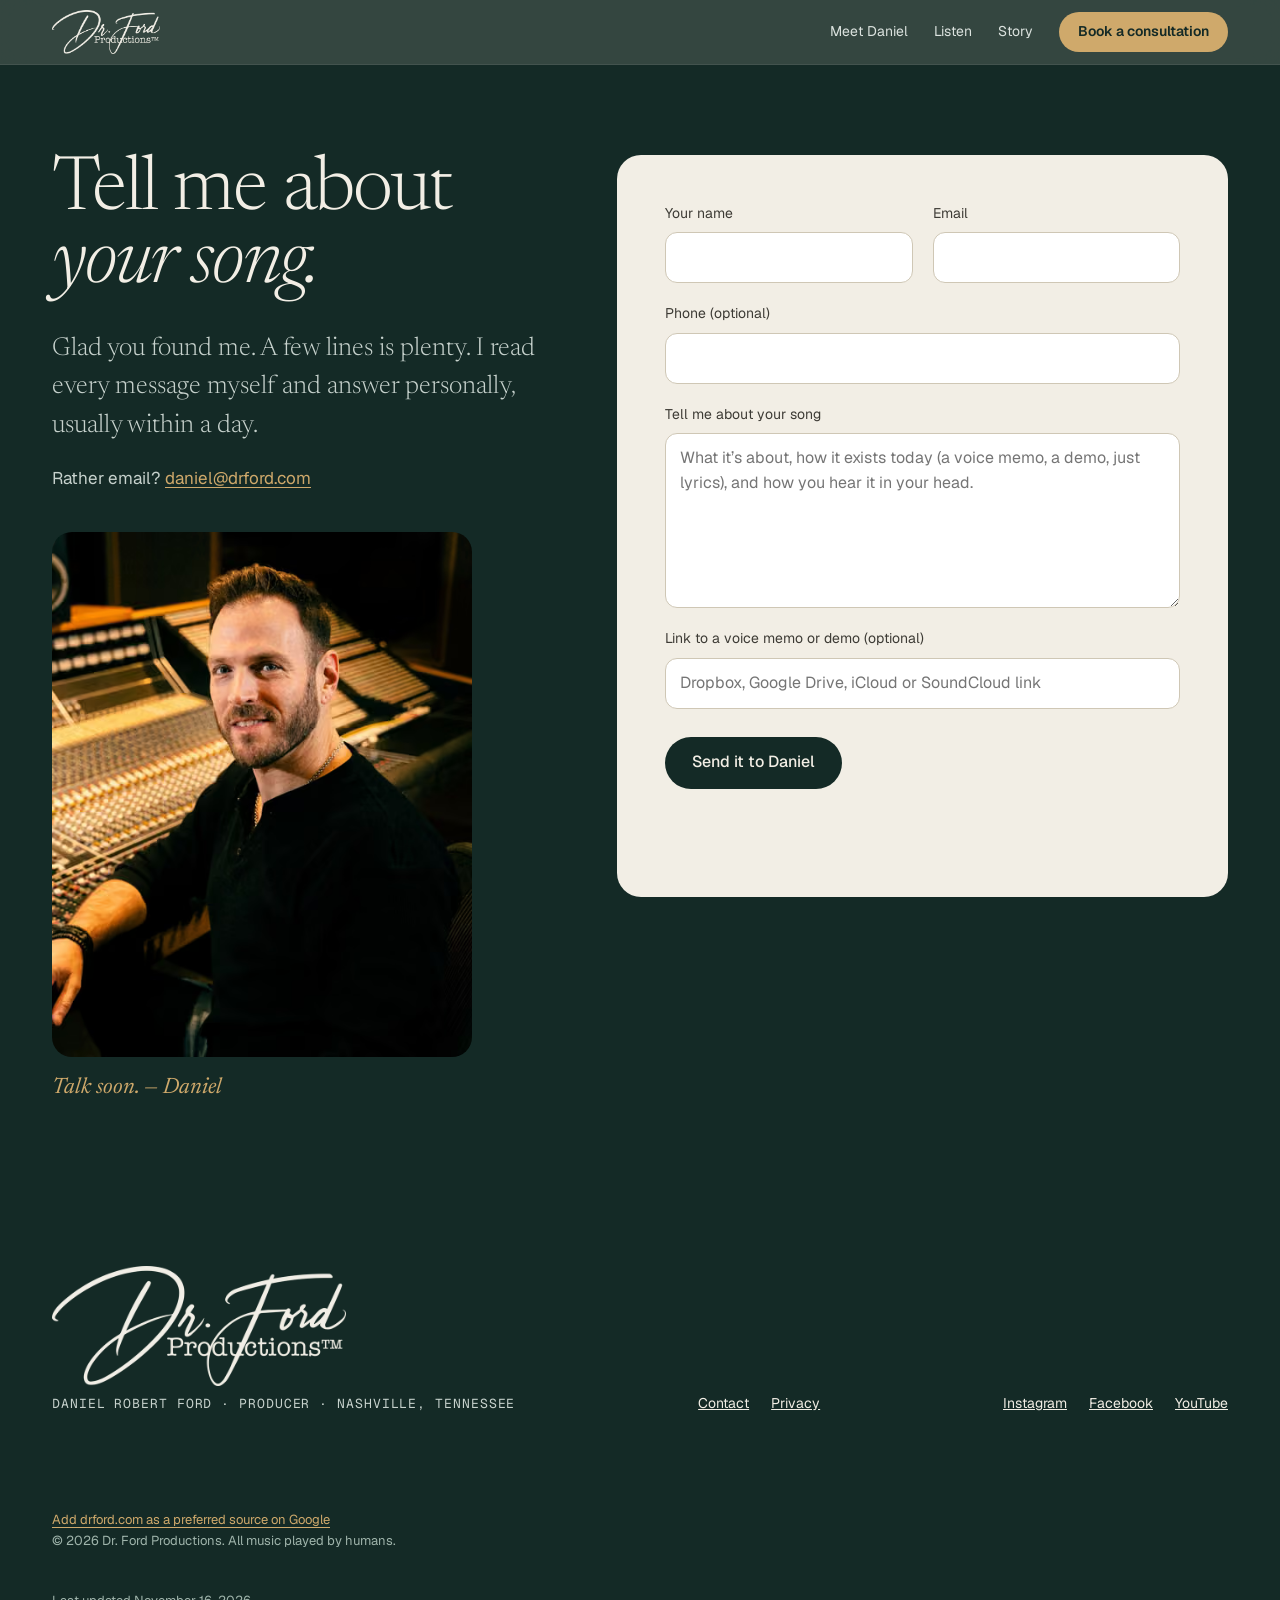
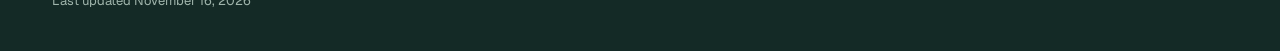
==== commit d370ae20: "Modern Web Guidance pass: accessibility, reflow, performance, security No visual change at normal si" ====
--- a/contact/index.html
+++ b/contact/index.html
@@ -27,8 +27,8 @@
 <link rel="apple-touch-icon" href="../apple-touch-icon.png">
 <link rel="preload" href="../fonts/newsreader.woff2" as="font" type="font/woff2" crossorigin>
 <link rel="preload" href="../fonts/geist.woff2" as="font" type="font/woff2" crossorigin>
-<link rel="stylesheet" href="../css/site.fb3b1634b7.css">
-<script src="../js/site.0f4d88d950.js" defer></script>
+<link rel="stylesheet" href="../css/site.509c88b4ac.css">
+<script src="../js/site.b47bff6188.js" defer></script>
 <script type="application/ld+json">
 {"@context":"https://schema.org","@graph":[{"@type":"WebPage","@id":"https://www.drford.com/contact/#webpage","url":"https://www.drford.com/contact/","name":"Contact Dr. Ford · Tell Me About Your Song","description":"Tell Nashville producer Daniel Robert Ford about your song. He reads every message himself and answers personally. Or email daniel@drford.com.","isPartOf":{"@id":"https://www.drford.com/#website"},"inLanguage":"en-US","dateModified":"2026-11-13"},{"@type":"BreadcrumbList","itemListElement":[{"@type":"ListItem","position":1,"name":"Home","item":"https://www.drford.com/"},{"@type":"ListItem","position":2,"name":"Contact","item":"https://www.drford.com/contact/"}]}]}
 </script>
@@ -62,11 +62,11 @@
     <form class="form simple-form" id="contact-form" action="https://formspree.io/f/YOUR_FORM_ID" method="POST" data-simple-form>
       <div class="fields">
         <label class="field">Your name<input type="text" name="name" autocomplete="name" maxlength="120" required></label>
-        <label class="field">Email<input type="email" name="email" autocomplete="email" maxlength="200" required></label>
+        <label class="field">Email<input type="email" name="email" autocomplete="email" inputmode="email" autocapitalize="none" autocorrect="off" spellcheck="false" maxlength="200" required></label>
       </div>
       <label class="field">Phone (optional)<input type="tel" name="phone" autocomplete="tel" maxlength="40"></label>
       <label class="field">Tell me about your song<textarea name="message" rows="6" maxlength="4000" required placeholder="What it’s about, how it exists today (a voice memo, a demo, just lyrics), and how you hear it in your head."></textarea></label>
-      <label class="field">Link to a voice memo or demo (optional)<input type="url" name="demo_link" maxlength="500" placeholder="Dropbox, Google Drive, iCloud or SoundCloud link"></label>
+      <label class="field">Link to a voice memo or demo (optional)<input type="url" name="demo_link" inputmode="url" autocapitalize="none" autocorrect="off" spellcheck="false" maxlength="500" placeholder="Dropbox, Google Drive, iCloud or SoundCloud link"></label>
       <div class="hp" aria-hidden="true"><label>Leave this field empty<input type="text" name="_gotcha" tabindex="-1" autocomplete="off"></label></div>
       <input type="hidden" name="_subject" value="New song inquiry · drford.com/contact">
       <input type="hidden" name="page" value="/contact">
@@ -96,7 +96,7 @@
   </div>
   <p class="wrap copy pref-src"><a href="https://www.google.com/preferences/source?q=drford.com" rel="noopener noreferrer" target="_blank">Add drford.com as a preferred source on Google</a></p>
   <p class="wrap copy">© <span id="year">2027</span> Dr. Ford Productions. All music played by humans.</p>
-  <p class="wrap copy">Last updated <time datetime="2026-11-13">November 13, 2026</time></p>
+  <p class="wrap copy">Last updated <time datetime="2026-11-16">November 16, 2026</time></p>
 </footer>
 
 </body>
--- a/css/site.509c88b4ac.css
+++ b/css/site.509c88b4ac.css
@@ -0,0 +1,539 @@
+/* Dr. Ford — site styles. No external requests; fonts are self-hosted. */
+
+@font-face{font-family:"Newsreader";src:url("../fonts/newsreader.woff2") format("woff2");font-weight:300 500;font-style:normal;font-display:swap}
+@font-face{font-family:"Newsreader";src:url("../fonts/newsreader-italic.woff2") format("woff2");font-weight:300 400;font-style:italic;font-display:swap}
+@font-face{font-family:"Geist";src:url("../fonts/geist.woff2") format("woff2");font-weight:300 700;font-style:normal;font-display:swap}
+@font-face{font-family:"Geist Mono";src:url("../fonts/geist-mono.woff2") format("woff2");font-weight:400 500;font-style:normal;font-display:swap}
+
+:root{
+  --room:#142A26; --room-deep:#0F211E; --room-line:#2C4A44; --room-text:#C7D2CD; --room-muted:#9FB4AB;
+  --cream:#F2EEE5; --cream-2:#E9E3D6; --paper:#F7F4EC; --white:#FFFFFF;
+  --ink:#1A1A17; --ink-2:#3D3B35; --muted:#46433C; --muted-2:#5E5A51;
+  --walnut:#8A5A34; --brass:#CFA96B; --line:#E2DACA; --line-2:#D8CFBD; --night:#1A1A17; --night-2:#23221F; --night-line:#34332E; --night-text:#CFCBC0; --night-muted:#A8A498;
+  --serif:"Newsreader",Georgia,"Times New Roman",serif;
+  --sans:"Geist",system-ui,-apple-system,"Segoe UI",sans-serif;
+  --mono:"Geist Mono",ui-monospace,SFMono-Regular,Menlo,monospace;
+  --ease:cubic-bezier(.2,.7,.1,1); --ease-out:cubic-bezier(.23,1,.32,1);
+  --wrap:1240px; --gutter:32px; --header:64px;
+}
+
+*,*::before,*::after{box-sizing:border-box}
+html{-webkit-text-size-adjust:100%;text-size-adjust:100%;scroll-padding-top:calc(var(--header) + 12px)}
+@media (prefers-reduced-motion:no-preference){html{scroll-behavior:smooth}}
+body{margin:0;background:var(--cream);color:var(--ink);font-family:var(--sans);font-size:1.0625rem;line-height:1.55;-webkit-font-smoothing:antialiased;-moz-osx-font-smoothing:grayscale;text-rendering:optimizeLegibility;overflow-wrap:break-word}
+img,picture,video,svg{display:block;max-width:100%}
+img{height:auto}
+a{color:inherit}
+button,input,select,textarea{font:inherit;color:inherit}
+button{cursor:pointer}
+h1,h2,h3,p,figure,ol,ul,dl{margin:0}
+ol,ul{padding:0;list-style:none}
+:focus-visible{outline:2px solid var(--brass);outline-offset:3px;border-radius:4px}
+.sr-only{position:absolute!important;width:1px;height:1px;padding:0;margin:-1px;overflow:hidden;clip:rect(0 0 0 0);white-space:nowrap;border:0}
+.skip{position:absolute;left:16px;top:-60px;z-index:100;background:var(--brass);color:var(--room);padding:10px 16px;border-radius:999px;font-weight:600;text-decoration:none;transition:top .2s}
+.skip:focus{top:12px}
+
+.wrap{max-width:var(--wrap);margin-inline:auto;padding-inline:var(--gutter)}
+.serif{font-family:var(--serif)}
+.mono{font-family:var(--mono);letter-spacing:.07em;text-transform:uppercase;font-size:0.8125rem}
+em{font-style:italic}
+
+/* Section label: song-form rail with Nashville Number System chords */
+
+.display{font-family:var(--serif);font-weight:300;letter-spacing:-.02em;line-height:1}
+.h-xl{font-size:clamp(3.2rem,7.2vw,7rem);line-height:.93;letter-spacing:-.03em}
+.h-l{font-size:clamp(2.8rem,6vw,5.6rem);line-height:.96;letter-spacing:-.025em}
+.h-m{font-size:clamp(2.4rem,4.6vw,4.2rem);line-height:1.04}
+.lede{font-family:var(--serif);font-size:clamp(1.3rem,2vw,1.7rem);line-height:1.5;font-weight:300}
+.muted{color:var(--muted)}
+.section{padding-block:clamp(96px,12vw,150px)}
+
+.btn{display:inline-flex;align-items:center;justify-content:center;gap:10px;min-height:52px;padding:0 26px;border-radius:999px;text-decoration:none;font-size:1rem;font-weight:500;border:1px solid transparent;transition:transform 160ms var(--ease-out),background-color .2s ease,color .2s ease,border-color .2s ease;white-space:nowrap;-webkit-tap-highlight-color:transparent}
+@media (hover:hover) and (pointer:fine){.btn:hover{transform:translateY(-1px)}}
+.btn-brass{background:var(--brass);color:var(--room);font-weight:600;text-decoration:none}
+.btn-brass:hover{background:#D9B67C}
+.btn-ghost{border-color:#5E7D74;color:var(--cream)}
+.btn-ghost:hover{border-color:var(--cream)}
+.btn-room{background:var(--room);color:var(--cream)}
+.btn-room:hover{background:#1C3832}
+.btn-line{border-color:var(--line-2);background:transparent;color:var(--ink)}
+
+/* Header */
+.site-header{position:sticky;top:env(safe-area-inset-top,0px);z-index:30;background:rgba(20,42,38,.86);-webkit-backdrop-filter:saturate(160%) blur(18px);backdrop-filter:saturate(160%) blur(18px);color:var(--cream);border-bottom:1px solid rgba(242,238,229,.08);transition:background-color .3s}
+.site-header.scrolled{background:rgba(15,33,30,.94)}
+.nav{min-height:var(--header);display:flex;flex-wrap:wrap;align-items:center;justify-content:space-between;gap:12px}
+.nav-logo img{height:44px;width:auto}
+.nav-links{display:flex;flex-wrap:wrap;align-items:center;gap:26px;font-size:0.875rem}
+.nav-links a:not(.btn){color:#DCE3DF;text-decoration:none}
+.nav-links a:not(.btn):hover{color:var(--cream)}
+.nav-links .btn{min-height:40px;padding:0 18px;font-size:0.875rem}
+@media (max-width:860px){.nav-links a:not(.btn){display:none}}
+
+/* Hero */
+.hero{background:var(--room);color:var(--cream);overflow:hidden}
+.hero-grid{display:flex;flex-wrap:wrap;align-items:stretch;gap:0 56px;min-height:min(860px,calc(100svh - var(--header)))}
+.hero-copy{flex:1 1 520px;min-width:0;display:flex;flex-direction:column;justify-content:center;padding-block:clamp(56px,8vw,96px) 64px}
+.hero-kicker{color:var(--brass);margin-bottom:34px}
+.hero-sub{margin-top:30px;max-width:500px;font-family:var(--serif);font-size:clamp(1.35rem,2.2vw,1.85rem);line-height:1.3}
+.hero-ctas{margin-top:40px;display:flex;flex-wrap:wrap;gap:12px}
+.hero-proof{margin-top:64px;display:flex;flex-wrap:wrap;gap:10px 28px;color:#C9D3CE;font-size:0.8125rem}
+.hero-photo{flex:1 1 440px;min-width:0;position:relative;display:flex;flex-direction:column;justify-content:flex-end;padding-top:48px}
+.hero-photo .frame{overflow:hidden;border-radius:300px 300px 0 0;height:min(760px,78svh)}
+.hero-photo img{width:100%;height:112%;object-fit:cover;object-position:50% 0%;will-change:transform}
+.hero-tag{position:absolute;left:24px;bottom:28px;background:rgba(20,42,38,.9);-webkit-backdrop-filter:blur(10px);backdrop-filter:blur(10px);border:1px solid var(--room-line);border-radius:16px;padding:16px 20px}
+.hero-tag p:first-child{font-family:var(--serif);font-size:1.375rem;font-style:italic}
+.hero-tag p:last-child{margin-top:4px;font-size:0.75rem;color:#C9D3CE}
+@media (max-width:760px){.hero-grid{min-height:0}.hero-photo{order:-1;flex-basis:100%;padding-top:20px}.hero-photo .frame{height:56svh;min-height:380px;border-radius:200px 200px 24px 24px}.hero-copy{padding-block:40px 56px}.hero-kicker{margin-bottom:20px}.hero-proof{margin-top:40px}}
+
+/* Hello */
+.split{display:flex;flex-wrap:wrap;gap:64px;align-items:center}
+.split > *{min-width:0}
+.hello-copy{flex:1 1 480px}
+.hello-copy .lede+.lede{margin-top:22px}
+.signature{margin-top:34px;font-family:var(--serif);font-size:2.125rem;font-style:italic;color:var(--walnut)}
+.hello-media{flex:1 1 460px;position:relative;aspect-ratio:4/5;border-radius:20px;overflow:hidden;background:#E6DFD0}
+.hello-media img{width:100%;height:100%;object-fit:cover}
+.hello-label{position:absolute;left:24px;bottom:24px;display:flex;align-items:center;gap:14px}
+.play{width:64px;height:64px;border-radius:999px;border:0;background:var(--room);color:var(--cream);display:grid;place-items:center;flex:none}
+.play[disabled]{cursor:default;opacity:.92}
+.hello-label .mono{background:rgba(20,42,38,.8);color:var(--cream);padding:6px 10px;border-radius:6px}
+
+/* Shape selector */
+.band-white{background:var(--white);border-block:1px solid var(--line)}
+.shape-grid{display:flex;flex-wrap:wrap;gap:56px}
+.shape-grid > div{flex:1 1 440px;min-width:0}
+.shape-card{background:var(--cream);border-radius:24px;padding:32px}
+.chips-row{display:flex;flex-wrap:wrap;gap:8px}
+.toggle{min-height:46px;padding:0 18px;border-radius:999px;border:1px solid var(--room);background:transparent;color:var(--room);font-size:0.9375rem;transition:background-color .25s,color .25s}
+.toggle[aria-pressed="true"]{background:var(--room);color:var(--cream)}
+.shape-text{margin-top:28px;font-family:var(--serif);font-size:1.6875rem;line-height:1.3;min-height:3.9em}
+.shape-note{margin-top:18px;color:var(--muted-2)}
+.wide-photo{margin-top:64px}
+.wide-photo img{width:100%;height:clamp(340px,42vw,600px);object-fit:cover;border-radius:20px}
+figcaption.mono{margin-top:12px;color:var(--muted-2)}
+
+/* Session console */
+.on-dark{background:var(--room);color:var(--cream)}
+.console{flex:999 1 560px;min-width:0;background:var(--room-deep);border:1px solid var(--room-line);border-radius:24px;padding:28px}
+.console-top{display:flex;justify-content:space-between;gap:12px;margin-bottom:20px;color:var(--room-muted)}
+.lanes{display:flex;flex-direction:column;gap:10px}
+.lane{display:flex;align-items:center;gap:14px;opacity:.06;transform:translate3d(32px,0,0);transition:opacity .35s var(--ease),transform .35s var(--ease)}
+.lane.on{opacity:1;transform:none}
+.lane-name{flex:0 0 136px;font-family:var(--mono);font-size:0.6875rem;letter-spacing:.04em;color:var(--room-text)}
+.wave{flex:1 1 auto;min-width:0;height:42px;display:flex;align-items:center;gap:2px;overflow:hidden;background:var(--room);border-radius:7px;padding:0 8px}
+.wave i{flex:1 1 0;min-width:2px;border-radius:1px;background:#DCE3DF;transition:background-color .4s}
+.lane.memo .wave i,.console.done .wave i{background:var(--brass)}
+@media (max-width:640px){.lane-name{flex-basis:96px;font-size:0.625rem}.console{padding:18px}.wave{height:30px}.pin-stage{gap:24px}}
+
+/* The room */
+.room-head{display:flex;flex-wrap:wrap;justify-content:space-between;align-items:flex-end;gap:16px 48px;margin-bottom:48px}
+.room-head p{max-width:380px;font-size:1.125rem;line-height:1.6}
+.bleed{padding-inline:clamp(12px,2vw,24px)}
+.bleed img{width:100%;height:clamp(420px,56vw,900px);object-fit:cover;border-radius:20px}
+.gallery{margin-top:20px;display:grid;grid-template-columns:repeat(auto-fit,minmax(min(100%,300px),1fr));gap:20px;padding-bottom:20px}
+.gallery img{width:100%;height:560px;object-fit:cover;border-radius:20px}
+.gallery .span2{grid-column:span 2}
+@media (max-width:700px){.gallery .span2{grid-column:auto}.gallery img{height:440px}}
+.note-card{background:var(--room);color:var(--cream);border-radius:20px;padding:40px;min-height:560px;display:flex;flex-direction:column;justify-content:space-between}
+.note-card .mono{color:var(--brass)}
+.note-card p:last-child{font-family:var(--serif);font-size:clamp(1.45rem,2vw,1.9rem);line-height:1.2;font-weight:300}
+@media (max-width:700px){.note-card{min-height:auto;gap:48px}}
+
+/* Band */
+.band-sub{margin:22px 0 64px;font-family:var(--serif);font-style:italic;font-size:clamp(1.4rem,2.4vw,2rem);color:var(--muted)}
+.band-grid{display:grid;grid-template-columns:repeat(auto-fill,minmax(240px,1fr));gap:28px 20px}
+.band-grid img{width:100%;aspect-ratio:3/4;object-fit:cover;border-radius:16px}
+.band-grid figcaption{margin-top:14px}
+.band-grid figcaption strong{display:block;font-family:var(--serif);font-weight:400;font-size:1.375rem}
+.band-grid figcaption span{display:block;margin-top:2px;font-size:0.875rem;color:var(--muted)}
+.band-foot{margin-top:40px;font-size:1rem;color:var(--muted)}
+.band-foot em{font-family:var(--serif);font-size:1.25rem;color:var(--walnut)}
+
+/* Listen */
+.on-night{background:var(--night);color:var(--cream)}
+.listen-hero{padding:clamp(12px,2vw,24px) clamp(12px,2vw,24px) 0}
+.listen-hero img{width:100%;height:clamp(420px,58vw,920px);object-fit:cover;object-position:50% 35%;border-radius:20px}
+.cards-3{display:grid;grid-template-columns:repeat(auto-fit,minmax(min(100%,300px),1fr));gap:20px}
+.ab-card{background:var(--night-2);border:1px solid var(--night-line);border-radius:20px;padding:28px}
+.ab-card .mono{color:var(--night-muted);margin-bottom:20px;text-transform:none;letter-spacing:.04em}
+.ab-btns{display:flex;flex-wrap:wrap;gap:10px}
+.ab-btns .btn{min-height:46px;padding:0 18px}
+.ab-btns .btn-dark{border-color:#4A4842;color:var(--cream);background:transparent}
+.soon{display:grid;place-items:center;text-align:center;padding:28px;border-radius:20px;font-family:var(--mono);font-size:0.8125rem;letter-spacing:.06em;line-height:1.7}
+.soon.dark{background:var(--night-2);color:var(--night-muted);min-height:420px;margin-top:20px}
+
+
+/* Timeline */
+.pin-h{position:relative;height:420vh}
+.pin-h-stage{position:sticky;top:var(--header);height:calc(100vh - var(--header));min-height:700px;overflow:hidden;display:flex;flex-direction:column;justify-content:center}
+.tl-head{display:flex;flex-wrap:wrap;justify-content:space-between;align-items:flex-end;gap:16px;margin-bottom:40px}
+.tl-year{color:var(--brass)}
+.tl-view{width:100%;overflow:hidden}
+.tl-track{display:flex;gap:24px;width:max-content;padding-inline:max(var(--gutter),calc((100vw - var(--wrap))/2 + var(--gutter)));will-change:transform}
+.tl-card{flex:0 0 min(520px,82vw);display:flex;flex-direction:column;gap:16px}
+.tl-card img{width:100%;aspect-ratio:520/300;object-fit:cover;border-radius:16px;background:#262521}
+.tl-card .yr{font-family:var(--serif);font-weight:300;font-size:clamp(4rem,8vw,6rem);line-height:.85;letter-spacing:-.03em;color:var(--brass)}
+.tl-card h3{font-family:var(--serif);font-weight:400;font-style:italic;font-size:1.75rem}
+.tl-card p{max-width:460px;font-size:1rem;line-height:1.6;color:var(--night-text)}
+.tl-bar{margin-top:32px;height:2px;background:var(--night-line);border-radius:2px;overflow:hidden}
+.tl-bar i{display:block;height:100%;width:100%;background:var(--brass);transform-origin:0 50%;transform:scaleX(0)}
+/* Without JS, or with reduced motion: a swipeable row instead of the pinned scroll */
+.no-pin .pin-h{height:auto}
+.no-pin .pin-h-stage{position:static;height:auto;min-height:0;padding-block:clamp(96px,12vw,140px)}
+.no-pin .tl-view{overflow-x:auto;scroll-snap-type:x mandatory;-webkit-overflow-scrolling:touch;padding-bottom:16px}
+.no-pin .tl-card{scroll-snap-align:start}
+.no-pin .tl-bar{display:none}
+.no-pin .lane{opacity:1;transform:none}
+
+/* Process + price */
+.process{display:grid;grid-template-columns:repeat(auto-fit,minmax(230px,1fr));gap:32px}
+.process .mono{color:var(--walnut)}
+.process strong{display:block;margin:12px 0 8px;font-family:var(--serif);font-weight:400;font-size:1.625rem}
+.process p:last-child{color:var(--muted)}
+.price{margin-top:72px;background:var(--room);color:var(--cream);border-radius:24px;padding:clamp(32px,5vw,64px);display:flex;flex-wrap:wrap;gap:40px;justify-content:space-between;align-items:flex-end}
+.price .from{font-family:var(--serif);font-weight:300;font-size:clamp(3rem,6vw,5.2rem);line-height:1}
+.price .from em{font-size:.42em}
+.price .label,.price .desc{color:var(--room-text)}
+.price .desc{max-width:400px;margin-bottom:22px}
+
+.gift{background:var(--paper);border:1px solid var(--line-2);border-radius:18px;padding:32px;display:flex;flex-direction:column;gap:12px}
+.gift .mono{color:var(--walnut);font-size:0.75rem}
+.gift strong{font-family:var(--serif);font-weight:400;font-size:1.75rem}
+.gift p{color:var(--muted)}
+.gift .amt{margin-top:auto;padding-top:12px;font-family:var(--serif);font-weight:300;font-size:2.5rem;color:var(--ink)}
+.gift.feature{background:var(--room);border-color:var(--room);color:var(--cream)}
+.gift.feature .mono{color:var(--brass)}
+.gift.feature p{color:var(--room-text)}
+.gift.feature .amt{color:var(--cream)}
+.gift-top{display:flex;justify-content:space-between;align-items:flex-start;gap:12px}
+.gift-top img{height:40px;width:auto;opacity:.9}
+.fineprint{margin-top:28px;font-size:0.875rem;color:var(--muted)}
+
+/* FAQ */
+.faq-grid{display:flex;flex-wrap:wrap;gap:56px}
+.faq-grid > div:first-child{flex:1 1 320px;min-width:0}
+.faq-grid > div:last-child{flex:999 1 560px;min-width:0}
+details{border-top:1px solid var(--line-2)}
+details:last-child{border-bottom:1px solid var(--line-2)}
+summary{list-style:none;cursor:pointer;display:flex;justify-content:space-between;gap:24px;align-items:center;padding:26px 0;font-family:var(--serif);font-size:1.625rem;line-height:1.2}
+summary::-webkit-details-marker{display:none}
+summary::after{content:"+";content:"+" / "";font-family:var(--sans);font-size:1.5rem;color:var(--walnut);flex:none;transition:transform .2s var(--ease-out)}
+details[open] summary::after{transform:rotate(45deg)}
+details p{padding-bottom:26px;font-size:1.0625rem;color:var(--muted)}
+
+/* Consultation form */
+.consult{background:var(--white);border-top:1px solid var(--line)}
+.consult-grid{display:flex;flex-wrap:wrap;gap:64px}
+.consult-grid > div{flex:1 1 360px;min-width:0}
+.consult-grid form{flex:999 1 560px;min-width:0}
+.consult-photo{margin-top:40px;max-width:420px}
+.consult-photo img{aspect-ratio:4/5;object-fit:cover;border-radius:20px;width:100%}
+.consult-photo figcaption{margin-top:14px;font-family:var(--serif);font-style:italic;font-size:1.375rem;color:var(--walnut)}
+.form{background:var(--cream);border-radius:24px;padding:clamp(24px,4vw,48px)}
+.progress-head{display:flex;justify-content:space-between;gap:12px;margin-bottom:14px;color:var(--muted-2)}
+.progress-head .step-name{color:var(--walnut)}
+.progress{height:4px;background:var(--line);border-radius:4px;margin-bottom:40px;overflow:hidden}
+.progress i{display:block;height:100%;background:var(--room);transform-origin:0 50%;transform:scaleX(.3334);transition:transform .45s var(--ease)}
+.step{display:flex;flex-direction:column;gap:28px;border:0;margin:0;padding:0;min-width:0}
+.js .step:not(.current){display:none}
+.no-js .progress-head,.no-js .progress,.no-js .form-nav .back,.no-js .form-nav .next{display:none}
+[hidden]:not([hidden="until-found"]){display:none!important}
+.step-title{font-family:var(--serif);font-size:1.75rem;line-height:1.2}
+.fields{display:grid;grid-template-columns:repeat(auto-fit,minmax(220px,1fr));gap:20px}
+.field{display:flex;flex-direction:column;gap:8px;font-size:0.875rem;color:var(--ink-2)}
+.field input,.field select,.field textarea{font-size:1rem;color:var(--ink);background:var(--white);border:1px solid #CFC7B5;border-radius:12px;padding:12px 14px;min-height:50px;width:100%}
+.field textarea{resize:vertical}
+.field input:focus,.field select:focus,.field textarea:focus{outline:2px solid var(--room);outline-offset:1px;border-color:var(--room)}
+.choices{border:0;margin:0;padding:0;min-width:0}
+.choices legend{font-size:0.875rem;color:var(--ink-2);margin-bottom:12px;padding:0}
+.choices.big legend{font-family:var(--serif);font-size:1.75rem;color:var(--ink)}
+.choice-row{display:flex;flex-wrap:wrap;gap:8px}
+.chip{position:relative;display:inline-flex}
+.chip input{position:absolute;opacity:0;inset:0;margin:0;cursor:pointer}
+.chip span{display:inline-flex;align-items:center;min-height:46px;padding:0 18px;border:1px solid #CFC7B5;border-radius:999px;background:var(--white);font-size:0.9375rem;transition:background-color .2s,color .2s,border-color .2s}
+.chip input:checked + span{background:var(--room);border-color:var(--room);color:var(--cream)}
+.chip input:focus-visible + span{outline:2px solid var(--brass);outline-offset:2px}
+.hp{position:absolute;left:-10000px;width:1px;height:1px;overflow:hidden}
+.form-nav{margin-top:36px;display:flex;flex-wrap:wrap;gap:12px;justify-content:space-between;align-items:center}
+.form-nav .next,.form-nav .submit{margin-left:auto}
+.js .form-nav .submit:not(.show){display:none}
+.form-status{margin-top:18px;font-size:0.9375rem;min-height:1.5em}
+.form-status.error{color:#9B2C1E}
+.form-done{text-align:center;padding:48px 8px}
+.form-done strong{display:block;font-family:var(--serif);font-weight:300;font-size:clamp(2rem,4vw,3rem);line-height:1.1}
+.form-done p{margin-top:16px;color:var(--muted)}
+
+/* Footer */
+.site-footer{background:var(--room);color:var(--room-text)}
+.signoff{display:flex;flex-wrap:wrap;gap:48px 72px;align-items:center;padding-block:120px 40px;border-bottom:1px solid var(--room-line)}
+.signoff picture{flex:0 1 380px;min-width:0;max-width:380px;width:100%}
+.signoff img{aspect-ratio:4/5;object-fit:cover;border-radius:20px;width:100%}
+.signoff > div{flex:1 1 420px;min-width:0}
+.signoff p.serif{font-size:clamp(2rem,3.6vw,3.2rem);line-height:1.15;font-weight:300;color:var(--cream)}
+.signoff .signature{color:var(--brass);margin-top:28px}
+.signoff .btn{margin-top:32px}
+.foot{display:flex;flex-wrap:wrap;gap:40px;justify-content:space-between;align-items:flex-end;padding-block:72px 96px}
+.foot img{height:120px;width:auto}
+.foot .mono{margin-top:8px;display:block}
+.foot nav{display:flex;flex-wrap:wrap;gap:22px;font-size:0.875rem}
+.foot nav a{color:var(--cream)}
+.copy{padding-bottom:40px;font-size:0.8125rem;color:var(--room-muted)}
+
+@media (max-width:760px){
+  :root{--gutter:20px}
+}
+
+/* Reveal on scroll (added by JS so content is never hidden without it) */
+.js .rv{opacity:0;transform:translate3d(0,24px,0);transition:opacity .7s var(--ease-out),transform .7s var(--ease-out);transition-delay:var(--d,0ms)}
+.js .rv.in{opacity:1;transform:none}
+.js .grow{transform:scale(.94);border-radius:48px;transition:transform 1.1s var(--ease)}
+.js .grow.in{transform:none}
+
+@media (prefers-reduced-motion:reduce){
+  *,*::before,*::after{transition-duration:.01ms!important;animation-duration:.01ms!important}
+  .js .rv,.js .grow{transform:none!important}
+  .js .rv{transition:opacity .3s ease!important;transition-delay:0ms!important}
+}
+
+.shape-intro,.listen-intro,.process-intro,.consult-intro{margin-top:24px;font-size:1.125rem;line-height:1.6;max-width:560px}
+.listen-intro{color:var(--night-text);margin-bottom:56px}
+.process-intro{margin-bottom:56px}
+.section-room{padding-top:clamp(96px,12vw,140px)}
+.hello-media picture,.hello-media img{height:100%}
+.bleed picture,.wide-photo picture,.listen-hero picture{display:block}
+/* Service pages and ad landing pages */
+.incl-h{margin:48px 0 0;color:var(--walnut);font-size:0.8125rem;font-weight:500;letter-spacing:.08em;text-transform:uppercase}
+.incl{list-style:none;padding:0;margin:20px 0 0;display:grid;grid-template-columns:repeat(auto-fit,minmax(240px,1fr));gap:18px 40px}
+.incl li{border-top:1px solid var(--line-2);padding-top:14px}
+.incl strong{display:block;font-family:var(--serif);font-weight:400;font-size:1.375rem;line-height:1.25}
+.incl span{color:var(--muted)}
+.incl-note{margin-top:32px;max-width:640px}
+.cta-end{text-align:center;display:flex;flex-direction:column;align-items:center;gap:14px}
+.landing-cta{margin-top:48px}
+.foot-links{display:flex;flex-wrap:wrap;gap:8px 24px}
+.hero-photo picture{display:block;height:100%}
+.section > .lede{max-width:860px}
+.lede+.lede{margin-top:22px}
+/* Readability pass (taste-skill audit, October 2026) */
+.shape-grid .h-m{font-size:clamp(2.2rem,3.6vw,3.4rem)}
+@media (max-width:640px){.shape-text{font-size:1.375rem}}
+h1,h2,h3{text-wrap:balance}
+p{text-wrap:pretty}
+.btn:active{transform:scale(.97)}
+.pref-src{padding-bottom:0}
+.pref-src a{color:var(--brass);text-underline-offset:3px}
+.pref-src a:hover{color:var(--cream)}
+/* /contact (permanent page, on printed QR codes) */
+.contact-page{background:var(--room);color:var(--cream)}
+.contact-grid{display:grid;grid-template-columns:minmax(0,1fr) minmax(0,1.2fr);grid-template-areas:"copy form" "photo form";gap:40px 56px;align-items:start}
+.contact-copy{grid-area:copy}.contact-photo{grid-area:photo;margin-top:0!important}.simple-form{grid-area:form}
+@media (max-width:860px){.contact-grid{grid-template-columns:minmax(0,1fr);grid-template-areas:"copy" "form" "photo"}.contact-photo{max-width:320px}}
+.contact-copy{flex:1 1 360px;min-width:0}
+.contact-copy .lede{margin-top:28px;color:var(--room-text);max-width:520px}
+.contact-alt{margin-top:20px;font-size:1.0625rem;color:var(--room-text)}
+.contact-alt a{color:var(--brass);text-underline-offset:3px}
+.simple-form{min-width:0;display:flex;flex-direction:column;gap:20px;color:var(--ink)}
+.simple-form .form-nav{margin-top:8px}
+.simple-form .form-status.error{color:#9A3324}
+.contact-photo figcaption{color:var(--brass)}
+.tag-role::before{content:" · ";content:" · " / ""}
+@media (max-width:520px){.tag-role{display:block;margin-top:2px}.tag-role::before{content:none}}
+/* Shape picker call to action + thumb-sized controls (October 23, 2026) */
+.shape-prompt{margin-top:28px;max-width:560px;font-size:1.125rem;line-height:1.55;color:var(--ink);padding-left:18px;border-left:3px solid var(--brass)}
+.shape-prompt strong{display:block;font-weight:600;color:var(--room);margin-bottom:4px}
+.toggle{min-height:52px;padding:0 22px;font-size:1rem}
+.shape-go{margin-top:24px}
+.shape-go[hidden]{display:none!important}
+.chip span{min-height:52px}
+@media (max-width:560px){
+  .chips-row{display:flex;flex-direction:column;gap:10px}
+  .toggle{width:100%;min-height:56px;font-size:1.0625rem}
+  .shape-go{width:100%}
+  .choice-row{flex-direction:column}
+  .chip,.chip span{width:100%}
+  .chip span{min-height:56px;font-size:1rem}
+  .nav-links .btn{min-height:44px}
+  .ab-btns .btn{min-height:48px}
+}
+@media (max-width:760px){.foot nav a,.pref-src a{display:inline-flex;align-items:center;min-height:44px}.foot nav{gap:4px 22px}}
+/* Before / after live player */
+.ab-live{border-color:#5A4E36}
+.ab-title{font-family:var(--serif);font-size:1.75rem;color:var(--cream);margin-bottom:6px}
+.ab-play[aria-pressed="true"]{box-shadow:0 0 0 2px var(--cream) inset}
+.ab-play[aria-pressed="true"]::before{content:"❚❚";content:"❚❚" / "";font-size:0.6875rem;margin-right:8px;letter-spacing:-1px}
+.ab-progress{height:3px;margin-top:20px;background:#3A3833;border-radius:2px;overflow:hidden}
+.ab-progress span{display:block;height:100%;background:var(--brass);transform:scaleX(0);transform-origin:left}
+.ab-status{margin-top:12px;min-height:1.2em;font-size:0.8125rem}
+.ab-soon{opacity:.6}
+
+.legal{max-width:720px}.legal h2{font-family:var(--serif);font-weight:400;font-size:1.625rem;line-height:1.25;margin:48px 0 12px}.legal p,.legal li{line-height:1.65;max-width:680px}.legal p{margin:0 0 14px}.legal ul{padding-left:20px;margin:0 0 16px;list-style:disc}.legal li{margin:8px 0}.legal .lede{margin-top:16px}
+
+/* ---------- The session: lane switches (November 13, 2026) ---------- */
+.session-grid{display:flex;flex-wrap:wrap;gap:40px;align-items:center}
+.session-copy{flex:1 1 320px;min-width:0}
+.session-lede{color:var(--room-text);font-size:1.0625rem;line-height:1.55;margin-top:18px;max-width:46ch}
+#session .console{flex:999 1 560px}
+#session .console-top{display:flex;align-items:center;gap:12px;flex-wrap:wrap;margin-bottom:14px}
+.session-play{width:52px;height:52px;border-radius:50%;border:0;background:var(--brass);color:var(--room);display:inline-flex;align-items:center;justify-content:center;cursor:pointer;transition:transform .16s var(--ease-out)}
+.session-play:active{transform:scale(.96)}
+.session-play .i-pause,.is-playing .session-play .i-play{display:none}
+.is-playing .session-play .i-pause{display:block}
+.session-clock{color:var(--room-muted);font-size:0.8125rem}
+.session-quick{display:flex;gap:8px;margin-left:auto}
+.chip-btn{min-height:44px;padding:0 16px;border-radius:999px;border:1px solid var(--room-line);background:transparent;color:var(--cream);font:inherit;font-size:0.875rem;cursor:pointer}
+#session .lanes{gap:6px}
+#session .lane{opacity:1;transform:none;width:100%;min-height:52px;border:0;border-radius:12px;padding:4px 8px;background:transparent;color:inherit;font:inherit;text-align:left;cursor:pointer;display:flex;align-items:center;gap:12px;transition:background-color .2s}
+#session .lane.on{background:rgba(207,169,107,.07)}
+.lane-switch{flex:0 0 34px;height:20px;border-radius:10px;background:var(--room-line);position:relative;transition:background-color .2s}
+.lane-switch::after{content:"";position:absolute;top:3px;left:3px;width:14px;height:14px;border-radius:50%;background:var(--room-muted);transition:transform .2s var(--ease-out),background-color .2s}
+.lane.on .lane-switch{background:var(--brass)}
+.lane.on .lane-switch::after{transform:translateX(14px);background:var(--room)}
+#session .lane-name{flex:0 0 112px;display:flex;flex-direction:column;gap:1px;font-family:inherit;font-size:0.875rem;letter-spacing:0;color:var(--cream);transition:opacity .2s}
+#session .lane-name b{font-weight:500}
+#session .lane-name span{font-family:var(--mono);font-size:0.75rem;color:var(--room-muted)}
+#session .lane:not(.on) .lane-name{opacity:.55}
+#session .wave{position:relative;height:40px}
+#session .wave i{background:var(--room-text);transition:background-color .25s,opacity .25s}
+#session .lane.on[data-stem="memo"] .wave i{background:var(--brass)}
+#session .lane:not(.on) .wave i{background:var(--room-line)}
+#session .is-playing .wave::after,#session.is-playing .wave::after{content:""}
+.is-playing .wave::after{content:"";position:absolute;top:0;bottom:0;left:var(--ph,0%);width:2px;background:var(--cream);opacity:.85}
+.session-note{margin-top:14px;color:var(--room-muted);font-size:0.8125rem}
+@media (max-width:640px){
+  #session .lane-name{flex-basis:84px;font-size:0.8125rem}
+  #session .wave{height:34px}
+  .session-quick{margin-left:0}
+}
+@media (hover:hover) and (pointer:fine){.chip-btn:hover{border-color:var(--room-muted)}#session .lane:hover{background:rgba(242,238,229,.05)}}
+
+
+/* ---------- Studio: numbers pinned on the photo, gallery swipes on phones ---------- */
+.bleed{position:relative}
+.pins{position:absolute;left:clamp(24px,3vw,40px);right:clamp(24px,3vw,40px);bottom:clamp(16px,2.4vw,32px);display:flex;flex-wrap:wrap;gap:8px;margin:0}
+.pins span{background:rgba(20,42,38,.84);color:var(--cream);border:1px solid rgba(207,169,107,.55);border-radius:999px;padding:8px 14px;font-size:0.875rem;line-height:1.2}
+.pins b{font-family:var(--serif);font-weight:400;font-size:1.125rem;color:#E3C48F}
+@media (max-width:760px){
+  .gallery{display:flex;overflow-x:auto;gap:12px;scroll-snap-type:x mandatory;-webkit-overflow-scrolling:touch;padding-bottom:16px}
+  .gallery figure,.gallery .note-card{flex:0 0 80%;scroll-snap-align:start;margin:0}
+  .gallery img{height:320px}
+  .pins{gap:6px}
+  .pins span{font-size:0.75rem;padding:6px 10px}
+  .pins b{font-size:0.9375rem}
+}
+
+/* ---------- Band: 2 across on phones, Daniel last at full width ---------- */
+.band-grid li:last-child{grid-column:1/-1}
+.band-grid li:last-child img{aspect-ratio:4/3;object-position:50% 12%}
+@media (min-width:761px){
+  .band-grid{grid-template-columns:repeat(4,minmax(0,1fr))}
+  .band-grid li:last-child{grid-column:2/span 2}
+}
+@media (max-width:760px){
+  .band-grid{grid-template-columns:repeat(2,minmax(0,1fr));gap:22px 12px}
+  .band-grid img{border-radius:12px}
+  .band-grid figcaption{margin-top:8px}
+  .band-grid figcaption strong{font-size:1.125rem;line-height:1.2}
+  .band-grid figcaption span{font-size:0.8125rem;line-height:1.35}
+}
+
+/* Console photo now closes the Before/After section */
+#listen .listen-hero{padding-bottom:clamp(12px,2vw,24px)}
+
+/* ---------- Timeline: side-scroll everywhere (no scroll-jacking) ---------- */
+.pin-h{height:auto}
+.pin-h-stage{position:static;height:auto;min-height:0;overflow:visible;padding-block:clamp(96px,12vw,140px)}
+.tl-view{overflow-x:auto;overscroll-behavior-x:contain;scroll-snap-type:x mandatory;-webkit-overflow-scrolling:touch;scrollbar-width:none;scroll-padding-inline:max(var(--gutter),calc((100vw - var(--wrap))/2 + var(--gutter)))}
+.tl-view::-webkit-scrollbar{display:none}
+.tl-track{will-change:auto}
+.tl-card{scroll-snap-align:start}
+.tl-bar,.no-pin .tl-bar{display:block}
+.tl-nav{display:flex;gap:8px}
+.tl-nav button{width:44px;height:44px;border-radius:50%;border:1px solid var(--night-line);background:transparent;color:var(--cream);display:inline-flex;align-items:center;justify-content:center;cursor:pointer;transition:opacity .2s,border-color .2s}
+.tl-nav button:disabled{opacity:.3;cursor:default}
+@media (hover:hover) and (pointer:fine){.tl-nav button:not(:disabled):hover{border-color:var(--brass)}}
+.tl-head{align-items:center}
+.tl-head .tl-year{margin-left:auto}
+
+/* ---------- Intro: breathing room under the headline, calmer body text on phones ---------- */
+.hello-copy h2{margin-bottom:28px}
+.hello-copy .lede{text-wrap:pretty}
+@media (max-width:640px){.hello-copy h2{margin-bottom:20px}.hello-copy .lede{font-size:1.1875rem;line-height:1.6}.hello-copy .lede+.lede{margin-top:18px}}
+
+/* ---------- In the room, or from home: two paths, 2x2 cards ---------- */
+.where-toggle{display:flex;gap:8px;margin:0 0 20px}
+.where-toggle .toggle{flex:1 1 0;width:auto;max-width:220px}
+#process .process{grid-template-columns:repeat(4,minmax(0,1fr));gap:12px}
+#process .process li{background:var(--white);border:1px solid var(--line);border-radius:16px;padding:18px}
+#process .process strong{font-size:1.3125rem;margin:8px 0 6px}
+#process .process li p:last-child{font-size:0.9375rem;line-height:1.5}
+#process .process[hidden]:not([hidden="until-found"]){display:none}
+@media (max-width:900px){#process .process{grid-template-columns:repeat(2,minmax(0,1fr))}}
+@media (max-width:640px){#process .process li{padding:14px}#process .process strong{font-size:1.125rem;margin:6px 0 4px}#process .process li p:last-child{font-size:0.875rem;line-height:1.45}#process .process-intro{margin-bottom:28px}}
+
+/* ---------- Price card: the first sell ---------- */
+.price{align-items:flex-start;gap:28px 48px}
+.price .from{line-height:1}
+.price .from em{display:inline-block;font-size:.3em;font-style:italic;color:var(--room-text);margin-left:.25em;vertical-align:.35em}
+.price .desc{margin:4px 0 26px;font-size:1rem;line-height:1.6}
+@media (max-width:640px){.price .from em{display:block;margin:10px 0 0;vertical-align:0;font-size:.32em}}
+.price{align-items:center}
+
+/* ---------- Three offerings ---------- */
+.offers{margin-top:56px;display:grid;grid-template-columns:1.5fr 1fr 1fr;gap:16px;align-items:stretch}
+.offer{border-radius:24px;padding:clamp(24px,3vw,36px);background:var(--white);border:1px solid var(--line);display:flex;flex-direction:column;gap:10px}
+.offer-kicker{font-size:0.75rem;letter-spacing:.08em;text-transform:uppercase;color:var(--walnut);margin:0}
+.offer-name{font-family:var(--serif);font-size:1.625rem;line-height:1.1;margin:4px 0 0}
+.offer-price{font-family:var(--serif);font-weight:300;font-size:clamp(2.4rem,4vw,3.4rem);line-height:1;margin:6px 0 auto}
+.offer-price em{display:block;font-size:max(0.9375rem,.3em);font-style:italic;margin-top:10px;color:var(--muted)}
+.offer .btn{margin-top:22px;align-self:flex-start}
+@media (max-width:900px){.offers{grid-template-columns:1fr 1fr}}
+@media (max-width:560px){.offers{grid-template-columns:1fr;margin-top:40px}}
+
+/* ---------- One spacing rhythm for every section ----------
+   --pad is the space between a section's edge and its content. Where two sections share
+   a background, the second one starts closer, so the gap between them matches the rest. */
+:root{--pad:clamp(64px,7vw,104px)}
+main > section.section,main > section > .section{padding-block:var(--pad)}
+.section-room{padding-top:var(--pad);padding-bottom:calc(var(--pad) - 16px)}
+.pin-h-stage,.no-pin .pin-h-stage{padding-block:var(--pad)}
+#listen > .wrap.section{padding-bottom:calc(var(--pad) * .5)}
+#listen .listen-hero{padding-bottom:var(--pad)}
+#room,#faq{padding-top:calc(var(--pad) * .5)}
+#story .pin-h-stage{padding-bottom:calc(var(--pad) - 34px)}
+
+/* ---------- Studio section on green, so light and dark sections alternate ---------- */
+#room{background:var(--room);color:var(--cream);padding-top:var(--pad)}
+#room .muted,#room figcaption{color:var(--room-text)}
+#room .note-card{background:var(--room-deep);border:1px solid var(--room-line)}
+@media (max-width:760px){#room .gallery{scroll-padding-inline:var(--gutter)}}
+
+/* ---------- Three equal offerings, each with its own button ---------- */
+.offers{grid-template-columns:repeat(3,minmax(0,1fr))}
+.offers .offer{background:var(--room);color:var(--cream);border-color:var(--room)}
+.offers .offer-kicker{color:var(--brass)}
+.offers .offer-price{font-size:clamp(2.6rem,4.4vw,3.8rem)}
+.offers .offer-price em{color:var(--room-text)}
+@media (max-width:900px){.offers{grid-template-columns:1fr}.offers .offer{grid-column:auto}}
+
+/* ---------- Hero photo drift, run by the browser instead of a scroll listener (November 16, 2026) ----------
+   Same motion as before: the photo rises 8% of the distance scrolled, over the first 120% of the screen.
+   Browsers without scroll-driven animations keep the JavaScript version. */
+@keyframes hero-drift{from{transform:none}to{transform:translate3d(0,-9.6vh,0)}}
+@supports ((animation-timeline: view()) and (animation-range: entry)){
+  @media (prefers-reduced-motion:no-preference) and (min-height:560px){
+    .hero-photo img{animation:hero-drift linear both;animation-timeline:scroll(root block);animation-range:0px 120vh}
+  }
+}
+
+/* ---------- Windows High Contrast (forced colors): keep on/off and progress visible ----------
+   These states are shown with background colors, which forced colors removes. */
+@media (forced-colors:active){
+  .chip input:checked + span,.toggle[aria-pressed="true"],.lane.on .lane-switch{background:Highlight;color:HighlightText;forced-color-adjust:none}
+  .lane-switch{border:1px solid CanvasText}
+  .lane-switch::after{background:CanvasText;forced-color-adjust:none}
+  .lane.on .lane-switch::after{background:HighlightText}
+  .ab-play[aria-pressed="true"]{outline:2px solid Highlight;outline-offset:2px}
+  .progress,.ab-progress,.tl-bar{border:1px solid CanvasText}
+  .progress i,.ab-progress span,.tl-bar i{background:Highlight;forced-color-adjust:none}
+  .btn,.chip-btn,.tl-nav button,.play,.session-play{border:1px solid ButtonText}
+}
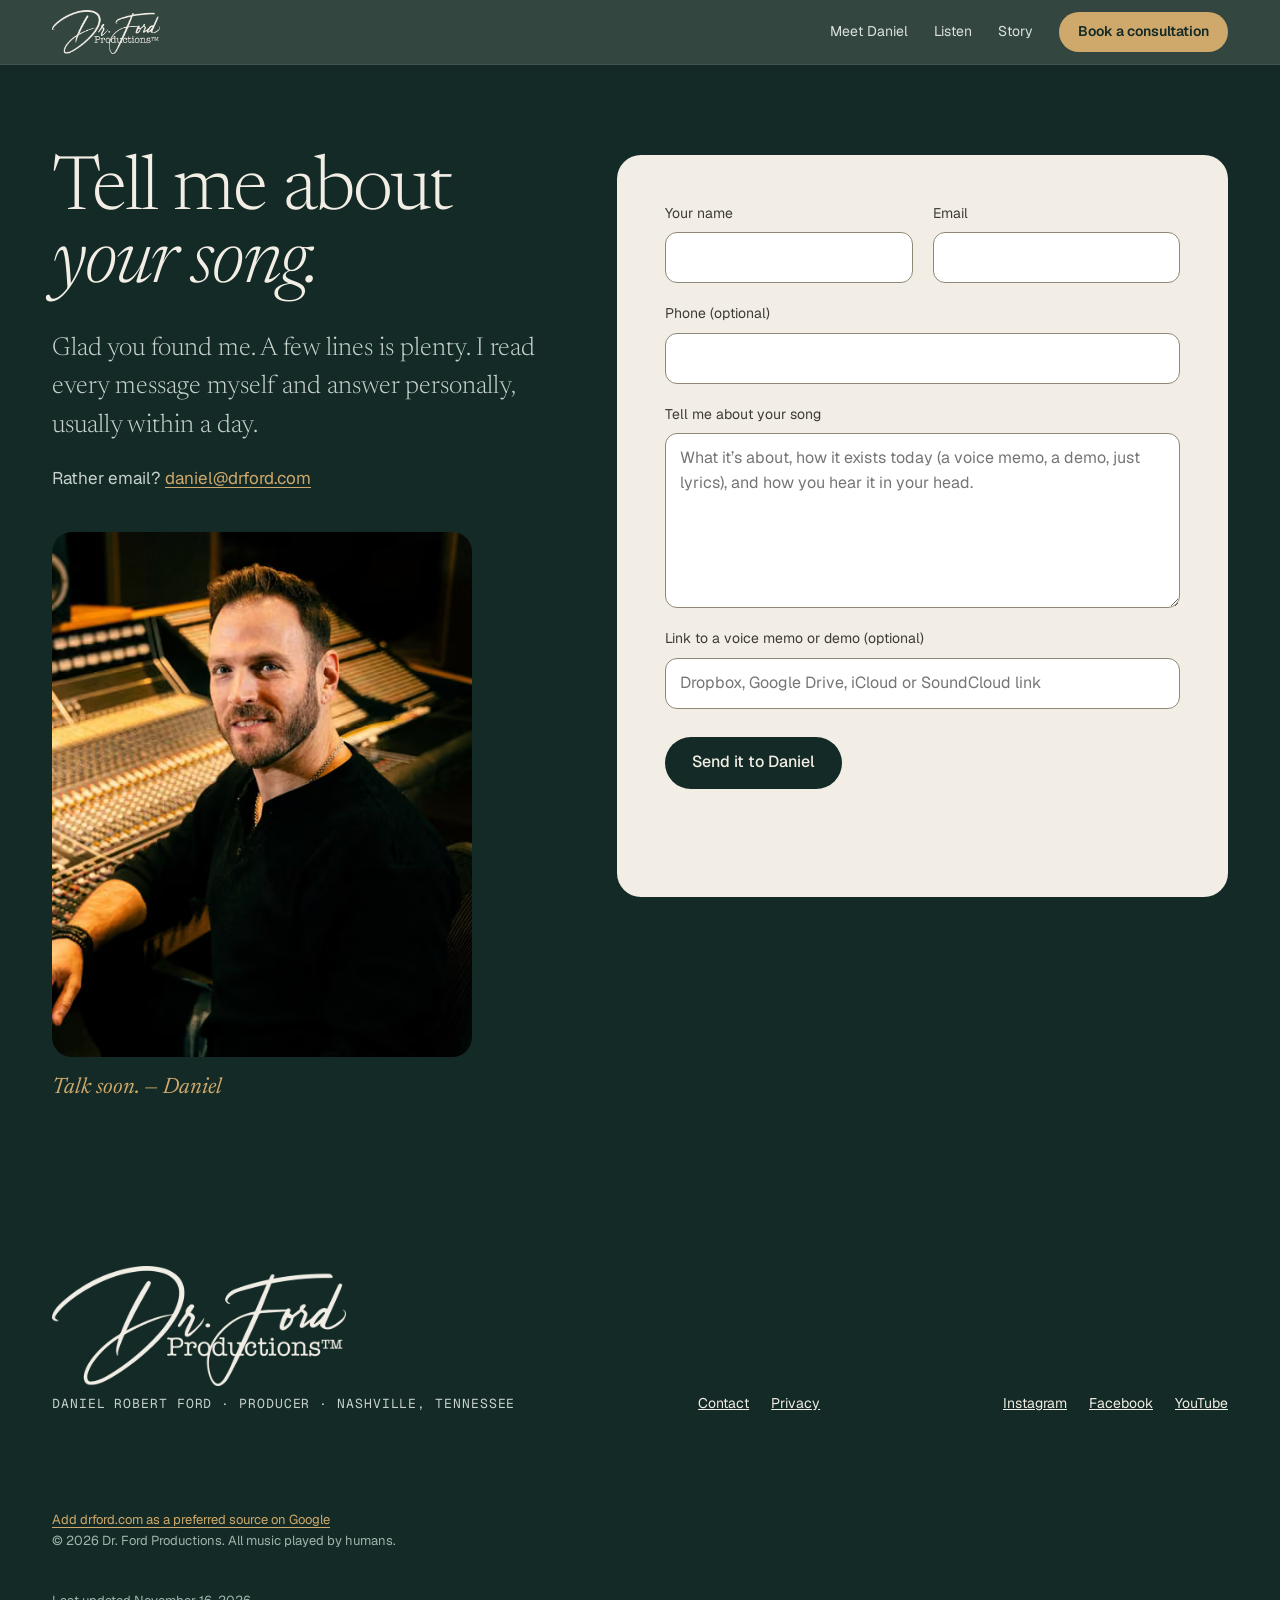
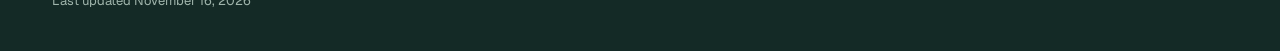
==== commit f089fa81: "Darker form outlines so fields meet 3:1 contrast Text boxes, menus and answer chips: #CFC7B5 (1.7:1)" ====
--- a/contact/index.html
+++ b/contact/index.html
@@ -27,7 +27,7 @@
 <link rel="apple-touch-icon" href="../apple-touch-icon.png">
 <link rel="preload" href="../fonts/newsreader.woff2" as="font" type="font/woff2" crossorigin>
 <link rel="preload" href="../fonts/geist.woff2" as="font" type="font/woff2" crossorigin>
-<link rel="stylesheet" href="../css/site.509c88b4ac.css">
+<link rel="stylesheet" href="../css/site.b1ae55a353.css">
 <script src="../js/site.b47bff6188.js" defer></script>
 <script type="application/ld+json">
 {"@context":"https://schema.org","@graph":[{"@type":"WebPage","@id":"https://www.drford.com/contact/#webpage","url":"https://www.drford.com/contact/","name":"Contact Dr. Ford · Tell Me About Your Song","description":"Tell Nashville producer Daniel Robert Ford about your song. He reads every message himself and answers personally. Or email daniel@drford.com.","isPartOf":{"@id":"https://www.drford.com/#website"},"inLanguage":"en-US","dateModified":"2026-11-13"},{"@type":"BreadcrumbList","itemListElement":[{"@type":"ListItem","position":1,"name":"Home","item":"https://www.drford.com/"},{"@type":"ListItem","position":2,"name":"Contact","item":"https://www.drford.com/contact/"}]}]}
--- a/css/site.b1ae55a353.css
+++ b/css/site.b1ae55a353.css
@@ -0,0 +1,539 @@
+/* Dr. Ford — site styles. No external requests; fonts are self-hosted. */
+
+@font-face{font-family:"Newsreader";src:url("../fonts/newsreader.woff2") format("woff2");font-weight:300 500;font-style:normal;font-display:swap}
+@font-face{font-family:"Newsreader";src:url("../fonts/newsreader-italic.woff2") format("woff2");font-weight:300 400;font-style:italic;font-display:swap}
+@font-face{font-family:"Geist";src:url("../fonts/geist.woff2") format("woff2");font-weight:300 700;font-style:normal;font-display:swap}
+@font-face{font-family:"Geist Mono";src:url("../fonts/geist-mono.woff2") format("woff2");font-weight:400 500;font-style:normal;font-display:swap}
+
+:root{
+  --room:#142A26; --room-deep:#0F211E; --room-line:#2C4A44; --room-text:#C7D2CD; --room-muted:#9FB4AB;
+  --cream:#F2EEE5; --cream-2:#E9E3D6; --paper:#F7F4EC; --white:#FFFFFF;
+  --ink:#1A1A17; --ink-2:#3D3B35; --muted:#46433C; --muted-2:#5E5A51;
+  --walnut:#8A5A34; --brass:#CFA96B; --line:#E2DACA; --line-2:#D8CFBD; --night:#1A1A17; --night-2:#23221F; --night-line:#34332E; --night-text:#CFCBC0; --night-muted:#A8A498;
+  --serif:"Newsreader",Georgia,"Times New Roman",serif;
+  --sans:"Geist",system-ui,-apple-system,"Segoe UI",sans-serif;
+  --mono:"Geist Mono",ui-monospace,SFMono-Regular,Menlo,monospace;
+  --ease:cubic-bezier(.2,.7,.1,1); --ease-out:cubic-bezier(.23,1,.32,1);
+  --wrap:1240px; --gutter:32px; --header:64px;
+}
+
+*,*::before,*::after{box-sizing:border-box}
+html{-webkit-text-size-adjust:100%;text-size-adjust:100%;scroll-padding-top:calc(var(--header) + 12px)}
+@media (prefers-reduced-motion:no-preference){html{scroll-behavior:smooth}}
+body{margin:0;background:var(--cream);color:var(--ink);font-family:var(--sans);font-size:1.0625rem;line-height:1.55;-webkit-font-smoothing:antialiased;-moz-osx-font-smoothing:grayscale;text-rendering:optimizeLegibility;overflow-wrap:break-word}
+img,picture,video,svg{display:block;max-width:100%}
+img{height:auto}
+a{color:inherit}
+button,input,select,textarea{font:inherit;color:inherit}
+button{cursor:pointer}
+h1,h2,h3,p,figure,ol,ul,dl{margin:0}
+ol,ul{padding:0;list-style:none}
+:focus-visible{outline:2px solid var(--brass);outline-offset:3px;border-radius:4px}
+.sr-only{position:absolute!important;width:1px;height:1px;padding:0;margin:-1px;overflow:hidden;clip:rect(0 0 0 0);white-space:nowrap;border:0}
+.skip{position:absolute;left:16px;top:-60px;z-index:100;background:var(--brass);color:var(--room);padding:10px 16px;border-radius:999px;font-weight:600;text-decoration:none;transition:top .2s}
+.skip:focus{top:12px}
+
+.wrap{max-width:var(--wrap);margin-inline:auto;padding-inline:var(--gutter)}
+.serif{font-family:var(--serif)}
+.mono{font-family:var(--mono);letter-spacing:.07em;text-transform:uppercase;font-size:0.8125rem}
+em{font-style:italic}
+
+/* Section label: song-form rail with Nashville Number System chords */
+
+.display{font-family:var(--serif);font-weight:300;letter-spacing:-.02em;line-height:1}
+.h-xl{font-size:clamp(3.2rem,7.2vw,7rem);line-height:.93;letter-spacing:-.03em}
+.h-l{font-size:clamp(2.8rem,6vw,5.6rem);line-height:.96;letter-spacing:-.025em}
+.h-m{font-size:clamp(2.4rem,4.6vw,4.2rem);line-height:1.04}
+.lede{font-family:var(--serif);font-size:clamp(1.3rem,2vw,1.7rem);line-height:1.5;font-weight:300}
+.muted{color:var(--muted)}
+.section{padding-block:clamp(96px,12vw,150px)}
+
+.btn{display:inline-flex;align-items:center;justify-content:center;gap:10px;min-height:52px;padding:0 26px;border-radius:999px;text-decoration:none;font-size:1rem;font-weight:500;border:1px solid transparent;transition:transform 160ms var(--ease-out),background-color .2s ease,color .2s ease,border-color .2s ease;white-space:nowrap;-webkit-tap-highlight-color:transparent}
+@media (hover:hover) and (pointer:fine){.btn:hover{transform:translateY(-1px)}}
+.btn-brass{background:var(--brass);color:var(--room);font-weight:600;text-decoration:none}
+.btn-brass:hover{background:#D9B67C}
+.btn-ghost{border-color:#5E7D74;color:var(--cream)}
+.btn-ghost:hover{border-color:var(--cream)}
+.btn-room{background:var(--room);color:var(--cream)}
+.btn-room:hover{background:#1C3832}
+.btn-line{border-color:var(--line-2);background:transparent;color:var(--ink)}
+
+/* Header */
+.site-header{position:sticky;top:env(safe-area-inset-top,0px);z-index:30;background:rgba(20,42,38,.86);-webkit-backdrop-filter:saturate(160%) blur(18px);backdrop-filter:saturate(160%) blur(18px);color:var(--cream);border-bottom:1px solid rgba(242,238,229,.08);transition:background-color .3s}
+.site-header.scrolled{background:rgba(15,33,30,.94)}
+.nav{min-height:var(--header);display:flex;flex-wrap:wrap;align-items:center;justify-content:space-between;gap:12px}
+.nav-logo img{height:44px;width:auto}
+.nav-links{display:flex;flex-wrap:wrap;align-items:center;gap:26px;font-size:0.875rem}
+.nav-links a:not(.btn){color:#DCE3DF;text-decoration:none}
+.nav-links a:not(.btn):hover{color:var(--cream)}
+.nav-links .btn{min-height:40px;padding:0 18px;font-size:0.875rem}
+@media (max-width:860px){.nav-links a:not(.btn){display:none}}
+
+/* Hero */
+.hero{background:var(--room);color:var(--cream);overflow:hidden}
+.hero-grid{display:flex;flex-wrap:wrap;align-items:stretch;gap:0 56px;min-height:min(860px,calc(100svh - var(--header)))}
+.hero-copy{flex:1 1 520px;min-width:0;display:flex;flex-direction:column;justify-content:center;padding-block:clamp(56px,8vw,96px) 64px}
+.hero-kicker{color:var(--brass);margin-bottom:34px}
+.hero-sub{margin-top:30px;max-width:500px;font-family:var(--serif);font-size:clamp(1.35rem,2.2vw,1.85rem);line-height:1.3}
+.hero-ctas{margin-top:40px;display:flex;flex-wrap:wrap;gap:12px}
+.hero-proof{margin-top:64px;display:flex;flex-wrap:wrap;gap:10px 28px;color:#C9D3CE;font-size:0.8125rem}
+.hero-photo{flex:1 1 440px;min-width:0;position:relative;display:flex;flex-direction:column;justify-content:flex-end;padding-top:48px}
+.hero-photo .frame{overflow:hidden;border-radius:300px 300px 0 0;height:min(760px,78svh)}
+.hero-photo img{width:100%;height:112%;object-fit:cover;object-position:50% 0%;will-change:transform}
+.hero-tag{position:absolute;left:24px;bottom:28px;background:rgba(20,42,38,.9);-webkit-backdrop-filter:blur(10px);backdrop-filter:blur(10px);border:1px solid var(--room-line);border-radius:16px;padding:16px 20px}
+.hero-tag p:first-child{font-family:var(--serif);font-size:1.375rem;font-style:italic}
+.hero-tag p:last-child{margin-top:4px;font-size:0.75rem;color:#C9D3CE}
+@media (max-width:760px){.hero-grid{min-height:0}.hero-photo{order:-1;flex-basis:100%;padding-top:20px}.hero-photo .frame{height:56svh;min-height:380px;border-radius:200px 200px 24px 24px}.hero-copy{padding-block:40px 56px}.hero-kicker{margin-bottom:20px}.hero-proof{margin-top:40px}}
+
+/* Hello */
+.split{display:flex;flex-wrap:wrap;gap:64px;align-items:center}
+.split > *{min-width:0}
+.hello-copy{flex:1 1 480px}
+.hello-copy .lede+.lede{margin-top:22px}
+.signature{margin-top:34px;font-family:var(--serif);font-size:2.125rem;font-style:italic;color:var(--walnut)}
+.hello-media{flex:1 1 460px;position:relative;aspect-ratio:4/5;border-radius:20px;overflow:hidden;background:#E6DFD0}
+.hello-media img{width:100%;height:100%;object-fit:cover}
+.hello-label{position:absolute;left:24px;bottom:24px;display:flex;align-items:center;gap:14px}
+.play{width:64px;height:64px;border-radius:999px;border:0;background:var(--room);color:var(--cream);display:grid;place-items:center;flex:none}
+.play[disabled]{cursor:default;opacity:.92}
+.hello-label .mono{background:rgba(20,42,38,.8);color:var(--cream);padding:6px 10px;border-radius:6px}
+
+/* Shape selector */
+.band-white{background:var(--white);border-block:1px solid var(--line)}
+.shape-grid{display:flex;flex-wrap:wrap;gap:56px}
+.shape-grid > div{flex:1 1 440px;min-width:0}
+.shape-card{background:var(--cream);border-radius:24px;padding:32px}
+.chips-row{display:flex;flex-wrap:wrap;gap:8px}
+.toggle{min-height:46px;padding:0 18px;border-radius:999px;border:1px solid var(--room);background:transparent;color:var(--room);font-size:0.9375rem;transition:background-color .25s,color .25s}
+.toggle[aria-pressed="true"]{background:var(--room);color:var(--cream)}
+.shape-text{margin-top:28px;font-family:var(--serif);font-size:1.6875rem;line-height:1.3;min-height:3.9em}
+.shape-note{margin-top:18px;color:var(--muted-2)}
+.wide-photo{margin-top:64px}
+.wide-photo img{width:100%;height:clamp(340px,42vw,600px);object-fit:cover;border-radius:20px}
+figcaption.mono{margin-top:12px;color:var(--muted-2)}
+
+/* Session console */
+.on-dark{background:var(--room);color:var(--cream)}
+.console{flex:999 1 560px;min-width:0;background:var(--room-deep);border:1px solid var(--room-line);border-radius:24px;padding:28px}
+.console-top{display:flex;justify-content:space-between;gap:12px;margin-bottom:20px;color:var(--room-muted)}
+.lanes{display:flex;flex-direction:column;gap:10px}
+.lane{display:flex;align-items:center;gap:14px;opacity:.06;transform:translate3d(32px,0,0);transition:opacity .35s var(--ease),transform .35s var(--ease)}
+.lane.on{opacity:1;transform:none}
+.lane-name{flex:0 0 136px;font-family:var(--mono);font-size:0.6875rem;letter-spacing:.04em;color:var(--room-text)}
+.wave{flex:1 1 auto;min-width:0;height:42px;display:flex;align-items:center;gap:2px;overflow:hidden;background:var(--room);border-radius:7px;padding:0 8px}
+.wave i{flex:1 1 0;min-width:2px;border-radius:1px;background:#DCE3DF;transition:background-color .4s}
+.lane.memo .wave i,.console.done .wave i{background:var(--brass)}
+@media (max-width:640px){.lane-name{flex-basis:96px;font-size:0.625rem}.console{padding:18px}.wave{height:30px}.pin-stage{gap:24px}}
+
+/* The room */
+.room-head{display:flex;flex-wrap:wrap;justify-content:space-between;align-items:flex-end;gap:16px 48px;margin-bottom:48px}
+.room-head p{max-width:380px;font-size:1.125rem;line-height:1.6}
+.bleed{padding-inline:clamp(12px,2vw,24px)}
+.bleed img{width:100%;height:clamp(420px,56vw,900px);object-fit:cover;border-radius:20px}
+.gallery{margin-top:20px;display:grid;grid-template-columns:repeat(auto-fit,minmax(min(100%,300px),1fr));gap:20px;padding-bottom:20px}
+.gallery img{width:100%;height:560px;object-fit:cover;border-radius:20px}
+.gallery .span2{grid-column:span 2}
+@media (max-width:700px){.gallery .span2{grid-column:auto}.gallery img{height:440px}}
+.note-card{background:var(--room);color:var(--cream);border-radius:20px;padding:40px;min-height:560px;display:flex;flex-direction:column;justify-content:space-between}
+.note-card .mono{color:var(--brass)}
+.note-card p:last-child{font-family:var(--serif);font-size:clamp(1.45rem,2vw,1.9rem);line-height:1.2;font-weight:300}
+@media (max-width:700px){.note-card{min-height:auto;gap:48px}}
+
+/* Band */
+.band-sub{margin:22px 0 64px;font-family:var(--serif);font-style:italic;font-size:clamp(1.4rem,2.4vw,2rem);color:var(--muted)}
+.band-grid{display:grid;grid-template-columns:repeat(auto-fill,minmax(240px,1fr));gap:28px 20px}
+.band-grid img{width:100%;aspect-ratio:3/4;object-fit:cover;border-radius:16px}
+.band-grid figcaption{margin-top:14px}
+.band-grid figcaption strong{display:block;font-family:var(--serif);font-weight:400;font-size:1.375rem}
+.band-grid figcaption span{display:block;margin-top:2px;font-size:0.875rem;color:var(--muted)}
+.band-foot{margin-top:40px;font-size:1rem;color:var(--muted)}
+.band-foot em{font-family:var(--serif);font-size:1.25rem;color:var(--walnut)}
+
+/* Listen */
+.on-night{background:var(--night);color:var(--cream)}
+.listen-hero{padding:clamp(12px,2vw,24px) clamp(12px,2vw,24px) 0}
+.listen-hero img{width:100%;height:clamp(420px,58vw,920px);object-fit:cover;object-position:50% 35%;border-radius:20px}
+.cards-3{display:grid;grid-template-columns:repeat(auto-fit,minmax(min(100%,300px),1fr));gap:20px}
+.ab-card{background:var(--night-2);border:1px solid var(--night-line);border-radius:20px;padding:28px}
+.ab-card .mono{color:var(--night-muted);margin-bottom:20px;text-transform:none;letter-spacing:.04em}
+.ab-btns{display:flex;flex-wrap:wrap;gap:10px}
+.ab-btns .btn{min-height:46px;padding:0 18px}
+.ab-btns .btn-dark{border-color:#4A4842;color:var(--cream);background:transparent}
+.soon{display:grid;place-items:center;text-align:center;padding:28px;border-radius:20px;font-family:var(--mono);font-size:0.8125rem;letter-spacing:.06em;line-height:1.7}
+.soon.dark{background:var(--night-2);color:var(--night-muted);min-height:420px;margin-top:20px}
+
+
+/* Timeline */
+.pin-h{position:relative;height:420vh}
+.pin-h-stage{position:sticky;top:var(--header);height:calc(100vh - var(--header));min-height:700px;overflow:hidden;display:flex;flex-direction:column;justify-content:center}
+.tl-head{display:flex;flex-wrap:wrap;justify-content:space-between;align-items:flex-end;gap:16px;margin-bottom:40px}
+.tl-year{color:var(--brass)}
+.tl-view{width:100%;overflow:hidden}
+.tl-track{display:flex;gap:24px;width:max-content;padding-inline:max(var(--gutter),calc((100vw - var(--wrap))/2 + var(--gutter)));will-change:transform}
+.tl-card{flex:0 0 min(520px,82vw);display:flex;flex-direction:column;gap:16px}
+.tl-card img{width:100%;aspect-ratio:520/300;object-fit:cover;border-radius:16px;background:#262521}
+.tl-card .yr{font-family:var(--serif);font-weight:300;font-size:clamp(4rem,8vw,6rem);line-height:.85;letter-spacing:-.03em;color:var(--brass)}
+.tl-card h3{font-family:var(--serif);font-weight:400;font-style:italic;font-size:1.75rem}
+.tl-card p{max-width:460px;font-size:1rem;line-height:1.6;color:var(--night-text)}
+.tl-bar{margin-top:32px;height:2px;background:var(--night-line);border-radius:2px;overflow:hidden}
+.tl-bar i{display:block;height:100%;width:100%;background:var(--brass);transform-origin:0 50%;transform:scaleX(0)}
+/* Without JS, or with reduced motion: a swipeable row instead of the pinned scroll */
+.no-pin .pin-h{height:auto}
+.no-pin .pin-h-stage{position:static;height:auto;min-height:0;padding-block:clamp(96px,12vw,140px)}
+.no-pin .tl-view{overflow-x:auto;scroll-snap-type:x mandatory;-webkit-overflow-scrolling:touch;padding-bottom:16px}
+.no-pin .tl-card{scroll-snap-align:start}
+.no-pin .tl-bar{display:none}
+.no-pin .lane{opacity:1;transform:none}
+
+/* Process + price */
+.process{display:grid;grid-template-columns:repeat(auto-fit,minmax(230px,1fr));gap:32px}
+.process .mono{color:var(--walnut)}
+.process strong{display:block;margin:12px 0 8px;font-family:var(--serif);font-weight:400;font-size:1.625rem}
+.process p:last-child{color:var(--muted)}
+.price{margin-top:72px;background:var(--room);color:var(--cream);border-radius:24px;padding:clamp(32px,5vw,64px);display:flex;flex-wrap:wrap;gap:40px;justify-content:space-between;align-items:flex-end}
+.price .from{font-family:var(--serif);font-weight:300;font-size:clamp(3rem,6vw,5.2rem);line-height:1}
+.price .from em{font-size:.42em}
+.price .label,.price .desc{color:var(--room-text)}
+.price .desc{max-width:400px;margin-bottom:22px}
+
+.gift{background:var(--paper);border:1px solid var(--line-2);border-radius:18px;padding:32px;display:flex;flex-direction:column;gap:12px}
+.gift .mono{color:var(--walnut);font-size:0.75rem}
+.gift strong{font-family:var(--serif);font-weight:400;font-size:1.75rem}
+.gift p{color:var(--muted)}
+.gift .amt{margin-top:auto;padding-top:12px;font-family:var(--serif);font-weight:300;font-size:2.5rem;color:var(--ink)}
+.gift.feature{background:var(--room);border-color:var(--room);color:var(--cream)}
+.gift.feature .mono{color:var(--brass)}
+.gift.feature p{color:var(--room-text)}
+.gift.feature .amt{color:var(--cream)}
+.gift-top{display:flex;justify-content:space-between;align-items:flex-start;gap:12px}
+.gift-top img{height:40px;width:auto;opacity:.9}
+.fineprint{margin-top:28px;font-size:0.875rem;color:var(--muted)}
+
+/* FAQ */
+.faq-grid{display:flex;flex-wrap:wrap;gap:56px}
+.faq-grid > div:first-child{flex:1 1 320px;min-width:0}
+.faq-grid > div:last-child{flex:999 1 560px;min-width:0}
+details{border-top:1px solid var(--line-2)}
+details:last-child{border-bottom:1px solid var(--line-2)}
+summary{list-style:none;cursor:pointer;display:flex;justify-content:space-between;gap:24px;align-items:center;padding:26px 0;font-family:var(--serif);font-size:1.625rem;line-height:1.2}
+summary::-webkit-details-marker{display:none}
+summary::after{content:"+";content:"+" / "";font-family:var(--sans);font-size:1.5rem;color:var(--walnut);flex:none;transition:transform .2s var(--ease-out)}
+details[open] summary::after{transform:rotate(45deg)}
+details p{padding-bottom:26px;font-size:1.0625rem;color:var(--muted)}
+
+/* Consultation form */
+.consult{background:var(--white);border-top:1px solid var(--line)}
+.consult-grid{display:flex;flex-wrap:wrap;gap:64px}
+.consult-grid > div{flex:1 1 360px;min-width:0}
+.consult-grid form{flex:999 1 560px;min-width:0}
+.consult-photo{margin-top:40px;max-width:420px}
+.consult-photo img{aspect-ratio:4/5;object-fit:cover;border-radius:20px;width:100%}
+.consult-photo figcaption{margin-top:14px;font-family:var(--serif);font-style:italic;font-size:1.375rem;color:var(--walnut)}
+.form{background:var(--cream);border-radius:24px;padding:clamp(24px,4vw,48px)}
+.progress-head{display:flex;justify-content:space-between;gap:12px;margin-bottom:14px;color:var(--muted-2)}
+.progress-head .step-name{color:var(--walnut)}
+.progress{height:4px;background:var(--line);border-radius:4px;margin-bottom:40px;overflow:hidden}
+.progress i{display:block;height:100%;background:var(--room);transform-origin:0 50%;transform:scaleX(.3334);transition:transform .45s var(--ease)}
+.step{display:flex;flex-direction:column;gap:28px;border:0;margin:0;padding:0;min-width:0}
+.js .step:not(.current){display:none}
+.no-js .progress-head,.no-js .progress,.no-js .form-nav .back,.no-js .form-nav .next{display:none}
+[hidden]:not([hidden="until-found"]){display:none!important}
+.step-title{font-family:var(--serif);font-size:1.75rem;line-height:1.2}
+.fields{display:grid;grid-template-columns:repeat(auto-fit,minmax(220px,1fr));gap:20px}
+.field{display:flex;flex-direction:column;gap:8px;font-size:0.875rem;color:var(--ink-2)}
+.field input,.field select,.field textarea{font-size:1rem;color:var(--ink);background:var(--white);border:1px solid #908877;border-radius:12px;padding:12px 14px;min-height:50px;width:100%}
+.field textarea{resize:vertical}
+.field input:focus,.field select:focus,.field textarea:focus{outline:2px solid var(--room);outline-offset:1px;border-color:var(--room)}
+.choices{border:0;margin:0;padding:0;min-width:0}
+.choices legend{font-size:0.875rem;color:var(--ink-2);margin-bottom:12px;padding:0}
+.choices.big legend{font-family:var(--serif);font-size:1.75rem;color:var(--ink)}
+.choice-row{display:flex;flex-wrap:wrap;gap:8px}
+.chip{position:relative;display:inline-flex}
+.chip input{position:absolute;opacity:0;inset:0;margin:0;cursor:pointer}
+.chip span{display:inline-flex;align-items:center;min-height:46px;padding:0 18px;border:1px solid #908877;border-radius:999px;background:var(--white);font-size:0.9375rem;transition:background-color .2s,color .2s,border-color .2s}
+.chip input:checked + span{background:var(--room);border-color:var(--room);color:var(--cream)}
+.chip input:focus-visible + span{outline:2px solid var(--brass);outline-offset:2px}
+.hp{position:absolute;left:-10000px;width:1px;height:1px;overflow:hidden}
+.form-nav{margin-top:36px;display:flex;flex-wrap:wrap;gap:12px;justify-content:space-between;align-items:center}
+.form-nav .next,.form-nav .submit{margin-left:auto}
+.js .form-nav .submit:not(.show){display:none}
+.form-status{margin-top:18px;font-size:0.9375rem;min-height:1.5em}
+.form-status.error{color:#9B2C1E}
+.form-done{text-align:center;padding:48px 8px}
+.form-done strong{display:block;font-family:var(--serif);font-weight:300;font-size:clamp(2rem,4vw,3rem);line-height:1.1}
+.form-done p{margin-top:16px;color:var(--muted)}
+
+/* Footer */
+.site-footer{background:var(--room);color:var(--room-text)}
+.signoff{display:flex;flex-wrap:wrap;gap:48px 72px;align-items:center;padding-block:120px 40px;border-bottom:1px solid var(--room-line)}
+.signoff picture{flex:0 1 380px;min-width:0;max-width:380px;width:100%}
+.signoff img{aspect-ratio:4/5;object-fit:cover;border-radius:20px;width:100%}
+.signoff > div{flex:1 1 420px;min-width:0}
+.signoff p.serif{font-size:clamp(2rem,3.6vw,3.2rem);line-height:1.15;font-weight:300;color:var(--cream)}
+.signoff .signature{color:var(--brass);margin-top:28px}
+.signoff .btn{margin-top:32px}
+.foot{display:flex;flex-wrap:wrap;gap:40px;justify-content:space-between;align-items:flex-end;padding-block:72px 96px}
+.foot img{height:120px;width:auto}
+.foot .mono{margin-top:8px;display:block}
+.foot nav{display:flex;flex-wrap:wrap;gap:22px;font-size:0.875rem}
+.foot nav a{color:var(--cream)}
+.copy{padding-bottom:40px;font-size:0.8125rem;color:var(--room-muted)}
+
+@media (max-width:760px){
+  :root{--gutter:20px}
+}
+
+/* Reveal on scroll (added by JS so content is never hidden without it) */
+.js .rv{opacity:0;transform:translate3d(0,24px,0);transition:opacity .7s var(--ease-out),transform .7s var(--ease-out);transition-delay:var(--d,0ms)}
+.js .rv.in{opacity:1;transform:none}
+.js .grow{transform:scale(.94);border-radius:48px;transition:transform 1.1s var(--ease)}
+.js .grow.in{transform:none}
+
+@media (prefers-reduced-motion:reduce){
+  *,*::before,*::after{transition-duration:.01ms!important;animation-duration:.01ms!important}
+  .js .rv,.js .grow{transform:none!important}
+  .js .rv{transition:opacity .3s ease!important;transition-delay:0ms!important}
+}
+
+.shape-intro,.listen-intro,.process-intro,.consult-intro{margin-top:24px;font-size:1.125rem;line-height:1.6;max-width:560px}
+.listen-intro{color:var(--night-text);margin-bottom:56px}
+.process-intro{margin-bottom:56px}
+.section-room{padding-top:clamp(96px,12vw,140px)}
+.hello-media picture,.hello-media img{height:100%}
+.bleed picture,.wide-photo picture,.listen-hero picture{display:block}
+/* Service pages and ad landing pages */
+.incl-h{margin:48px 0 0;color:var(--walnut);font-size:0.8125rem;font-weight:500;letter-spacing:.08em;text-transform:uppercase}
+.incl{list-style:none;padding:0;margin:20px 0 0;display:grid;grid-template-columns:repeat(auto-fit,minmax(240px,1fr));gap:18px 40px}
+.incl li{border-top:1px solid var(--line-2);padding-top:14px}
+.incl strong{display:block;font-family:var(--serif);font-weight:400;font-size:1.375rem;line-height:1.25}
+.incl span{color:var(--muted)}
+.incl-note{margin-top:32px;max-width:640px}
+.cta-end{text-align:center;display:flex;flex-direction:column;align-items:center;gap:14px}
+.landing-cta{margin-top:48px}
+.foot-links{display:flex;flex-wrap:wrap;gap:8px 24px}
+.hero-photo picture{display:block;height:100%}
+.section > .lede{max-width:860px}
+.lede+.lede{margin-top:22px}
+/* Readability pass (taste-skill audit, October 2026) */
+.shape-grid .h-m{font-size:clamp(2.2rem,3.6vw,3.4rem)}
+@media (max-width:640px){.shape-text{font-size:1.375rem}}
+h1,h2,h3{text-wrap:balance}
+p{text-wrap:pretty}
+.btn:active{transform:scale(.97)}
+.pref-src{padding-bottom:0}
+.pref-src a{color:var(--brass);text-underline-offset:3px}
+.pref-src a:hover{color:var(--cream)}
+/* /contact (permanent page, on printed QR codes) */
+.contact-page{background:var(--room);color:var(--cream)}
+.contact-grid{display:grid;grid-template-columns:minmax(0,1fr) minmax(0,1.2fr);grid-template-areas:"copy form" "photo form";gap:40px 56px;align-items:start}
+.contact-copy{grid-area:copy}.contact-photo{grid-area:photo;margin-top:0!important}.simple-form{grid-area:form}
+@media (max-width:860px){.contact-grid{grid-template-columns:minmax(0,1fr);grid-template-areas:"copy" "form" "photo"}.contact-photo{max-width:320px}}
+.contact-copy{flex:1 1 360px;min-width:0}
+.contact-copy .lede{margin-top:28px;color:var(--room-text);max-width:520px}
+.contact-alt{margin-top:20px;font-size:1.0625rem;color:var(--room-text)}
+.contact-alt a{color:var(--brass);text-underline-offset:3px}
+.simple-form{min-width:0;display:flex;flex-direction:column;gap:20px;color:var(--ink)}
+.simple-form .form-nav{margin-top:8px}
+.simple-form .form-status.error{color:#9A3324}
+.contact-photo figcaption{color:var(--brass)}
+.tag-role::before{content:" · ";content:" · " / ""}
+@media (max-width:520px){.tag-role{display:block;margin-top:2px}.tag-role::before{content:none}}
+/* Shape picker call to action + thumb-sized controls (October 23, 2026) */
+.shape-prompt{margin-top:28px;max-width:560px;font-size:1.125rem;line-height:1.55;color:var(--ink);padding-left:18px;border-left:3px solid var(--brass)}
+.shape-prompt strong{display:block;font-weight:600;color:var(--room);margin-bottom:4px}
+.toggle{min-height:52px;padding:0 22px;font-size:1rem}
+.shape-go{margin-top:24px}
+.shape-go[hidden]{display:none!important}
+.chip span{min-height:52px}
+@media (max-width:560px){
+  .chips-row{display:flex;flex-direction:column;gap:10px}
+  .toggle{width:100%;min-height:56px;font-size:1.0625rem}
+  .shape-go{width:100%}
+  .choice-row{flex-direction:column}
+  .chip,.chip span{width:100%}
+  .chip span{min-height:56px;font-size:1rem}
+  .nav-links .btn{min-height:44px}
+  .ab-btns .btn{min-height:48px}
+}
+@media (max-width:760px){.foot nav a,.pref-src a{display:inline-flex;align-items:center;min-height:44px}.foot nav{gap:4px 22px}}
+/* Before / after live player */
+.ab-live{border-color:#5A4E36}
+.ab-title{font-family:var(--serif);font-size:1.75rem;color:var(--cream);margin-bottom:6px}
+.ab-play[aria-pressed="true"]{box-shadow:0 0 0 2px var(--cream) inset}
+.ab-play[aria-pressed="true"]::before{content:"❚❚";content:"❚❚" / "";font-size:0.6875rem;margin-right:8px;letter-spacing:-1px}
+.ab-progress{height:3px;margin-top:20px;background:#3A3833;border-radius:2px;overflow:hidden}
+.ab-progress span{display:block;height:100%;background:var(--brass);transform:scaleX(0);transform-origin:left}
+.ab-status{margin-top:12px;min-height:1.2em;font-size:0.8125rem}
+.ab-soon{opacity:.6}
+
+.legal{max-width:720px}.legal h2{font-family:var(--serif);font-weight:400;font-size:1.625rem;line-height:1.25;margin:48px 0 12px}.legal p,.legal li{line-height:1.65;max-width:680px}.legal p{margin:0 0 14px}.legal ul{padding-left:20px;margin:0 0 16px;list-style:disc}.legal li{margin:8px 0}.legal .lede{margin-top:16px}
+
+/* ---------- The session: lane switches (November 13, 2026) ---------- */
+.session-grid{display:flex;flex-wrap:wrap;gap:40px;align-items:center}
+.session-copy{flex:1 1 320px;min-width:0}
+.session-lede{color:var(--room-text);font-size:1.0625rem;line-height:1.55;margin-top:18px;max-width:46ch}
+#session .console{flex:999 1 560px}
+#session .console-top{display:flex;align-items:center;gap:12px;flex-wrap:wrap;margin-bottom:14px}
+.session-play{width:52px;height:52px;border-radius:50%;border:0;background:var(--brass);color:var(--room);display:inline-flex;align-items:center;justify-content:center;cursor:pointer;transition:transform .16s var(--ease-out)}
+.session-play:active{transform:scale(.96)}
+.session-play .i-pause,.is-playing .session-play .i-play{display:none}
+.is-playing .session-play .i-pause{display:block}
+.session-clock{color:var(--room-muted);font-size:0.8125rem}
+.session-quick{display:flex;gap:8px;margin-left:auto}
+.chip-btn{min-height:44px;padding:0 16px;border-radius:999px;border:1px solid var(--room-line);background:transparent;color:var(--cream);font:inherit;font-size:0.875rem;cursor:pointer}
+#session .lanes{gap:6px}
+#session .lane{opacity:1;transform:none;width:100%;min-height:52px;border:0;border-radius:12px;padding:4px 8px;background:transparent;color:inherit;font:inherit;text-align:left;cursor:pointer;display:flex;align-items:center;gap:12px;transition:background-color .2s}
+#session .lane.on{background:rgba(207,169,107,.07)}
+.lane-switch{flex:0 0 34px;height:20px;border-radius:10px;background:var(--room-line);position:relative;transition:background-color .2s}
+.lane-switch::after{content:"";position:absolute;top:3px;left:3px;width:14px;height:14px;border-radius:50%;background:var(--room-muted);transition:transform .2s var(--ease-out),background-color .2s}
+.lane.on .lane-switch{background:var(--brass)}
+.lane.on .lane-switch::after{transform:translateX(14px);background:var(--room)}
+#session .lane-name{flex:0 0 112px;display:flex;flex-direction:column;gap:1px;font-family:inherit;font-size:0.875rem;letter-spacing:0;color:var(--cream);transition:opacity .2s}
+#session .lane-name b{font-weight:500}
+#session .lane-name span{font-family:var(--mono);font-size:0.75rem;color:var(--room-muted)}
+#session .lane:not(.on) .lane-name{opacity:.55}
+#session .wave{position:relative;height:40px}
+#session .wave i{background:var(--room-text);transition:background-color .25s,opacity .25s}
+#session .lane.on[data-stem="memo"] .wave i{background:var(--brass)}
+#session .lane:not(.on) .wave i{background:var(--room-line)}
+#session .is-playing .wave::after,#session.is-playing .wave::after{content:""}
+.is-playing .wave::after{content:"";position:absolute;top:0;bottom:0;left:var(--ph,0%);width:2px;background:var(--cream);opacity:.85}
+.session-note{margin-top:14px;color:var(--room-muted);font-size:0.8125rem}
+@media (max-width:640px){
+  #session .lane-name{flex-basis:84px;font-size:0.8125rem}
+  #session .wave{height:34px}
+  .session-quick{margin-left:0}
+}
+@media (hover:hover) and (pointer:fine){.chip-btn:hover{border-color:var(--room-muted)}#session .lane:hover{background:rgba(242,238,229,.05)}}
+
+
+/* ---------- Studio: numbers pinned on the photo, gallery swipes on phones ---------- */
+.bleed{position:relative}
+.pins{position:absolute;left:clamp(24px,3vw,40px);right:clamp(24px,3vw,40px);bottom:clamp(16px,2.4vw,32px);display:flex;flex-wrap:wrap;gap:8px;margin:0}
+.pins span{background:rgba(20,42,38,.84);color:var(--cream);border:1px solid rgba(207,169,107,.55);border-radius:999px;padding:8px 14px;font-size:0.875rem;line-height:1.2}
+.pins b{font-family:var(--serif);font-weight:400;font-size:1.125rem;color:#E3C48F}
+@media (max-width:760px){
+  .gallery{display:flex;overflow-x:auto;gap:12px;scroll-snap-type:x mandatory;-webkit-overflow-scrolling:touch;padding-bottom:16px}
+  .gallery figure,.gallery .note-card{flex:0 0 80%;scroll-snap-align:start;margin:0}
+  .gallery img{height:320px}
+  .pins{gap:6px}
+  .pins span{font-size:0.75rem;padding:6px 10px}
+  .pins b{font-size:0.9375rem}
+}
+
+/* ---------- Band: 2 across on phones, Daniel last at full width ---------- */
+.band-grid li:last-child{grid-column:1/-1}
+.band-grid li:last-child img{aspect-ratio:4/3;object-position:50% 12%}
+@media (min-width:761px){
+  .band-grid{grid-template-columns:repeat(4,minmax(0,1fr))}
+  .band-grid li:last-child{grid-column:2/span 2}
+}
+@media (max-width:760px){
+  .band-grid{grid-template-columns:repeat(2,minmax(0,1fr));gap:22px 12px}
+  .band-grid img{border-radius:12px}
+  .band-grid figcaption{margin-top:8px}
+  .band-grid figcaption strong{font-size:1.125rem;line-height:1.2}
+  .band-grid figcaption span{font-size:0.8125rem;line-height:1.35}
+}
+
+/* Console photo now closes the Before/After section */
+#listen .listen-hero{padding-bottom:clamp(12px,2vw,24px)}
+
+/* ---------- Timeline: side-scroll everywhere (no scroll-jacking) ---------- */
+.pin-h{height:auto}
+.pin-h-stage{position:static;height:auto;min-height:0;overflow:visible;padding-block:clamp(96px,12vw,140px)}
+.tl-view{overflow-x:auto;overscroll-behavior-x:contain;scroll-snap-type:x mandatory;-webkit-overflow-scrolling:touch;scrollbar-width:none;scroll-padding-inline:max(var(--gutter),calc((100vw - var(--wrap))/2 + var(--gutter)))}
+.tl-view::-webkit-scrollbar{display:none}
+.tl-track{will-change:auto}
+.tl-card{scroll-snap-align:start}
+.tl-bar,.no-pin .tl-bar{display:block}
+.tl-nav{display:flex;gap:8px}
+.tl-nav button{width:44px;height:44px;border-radius:50%;border:1px solid var(--night-line);background:transparent;color:var(--cream);display:inline-flex;align-items:center;justify-content:center;cursor:pointer;transition:opacity .2s,border-color .2s}
+.tl-nav button:disabled{opacity:.3;cursor:default}
+@media (hover:hover) and (pointer:fine){.tl-nav button:not(:disabled):hover{border-color:var(--brass)}}
+.tl-head{align-items:center}
+.tl-head .tl-year{margin-left:auto}
+
+/* ---------- Intro: breathing room under the headline, calmer body text on phones ---------- */
+.hello-copy h2{margin-bottom:28px}
+.hello-copy .lede{text-wrap:pretty}
+@media (max-width:640px){.hello-copy h2{margin-bottom:20px}.hello-copy .lede{font-size:1.1875rem;line-height:1.6}.hello-copy .lede+.lede{margin-top:18px}}
+
+/* ---------- In the room, or from home: two paths, 2x2 cards ---------- */
+.where-toggle{display:flex;gap:8px;margin:0 0 20px}
+.where-toggle .toggle{flex:1 1 0;width:auto;max-width:220px}
+#process .process{grid-template-columns:repeat(4,minmax(0,1fr));gap:12px}
+#process .process li{background:var(--white);border:1px solid var(--line);border-radius:16px;padding:18px}
+#process .process strong{font-size:1.3125rem;margin:8px 0 6px}
+#process .process li p:last-child{font-size:0.9375rem;line-height:1.5}
+#process .process[hidden]:not([hidden="until-found"]){display:none}
+@media (max-width:900px){#process .process{grid-template-columns:repeat(2,minmax(0,1fr))}}
+@media (max-width:640px){#process .process li{padding:14px}#process .process strong{font-size:1.125rem;margin:6px 0 4px}#process .process li p:last-child{font-size:0.875rem;line-height:1.45}#process .process-intro{margin-bottom:28px}}
+
+/* ---------- Price card: the first sell ---------- */
+.price{align-items:flex-start;gap:28px 48px}
+.price .from{line-height:1}
+.price .from em{display:inline-block;font-size:.3em;font-style:italic;color:var(--room-text);margin-left:.25em;vertical-align:.35em}
+.price .desc{margin:4px 0 26px;font-size:1rem;line-height:1.6}
+@media (max-width:640px){.price .from em{display:block;margin:10px 0 0;vertical-align:0;font-size:.32em}}
+.price{align-items:center}
+
+/* ---------- Three offerings ---------- */
+.offers{margin-top:56px;display:grid;grid-template-columns:1.5fr 1fr 1fr;gap:16px;align-items:stretch}
+.offer{border-radius:24px;padding:clamp(24px,3vw,36px);background:var(--white);border:1px solid var(--line);display:flex;flex-direction:column;gap:10px}
+.offer-kicker{font-size:0.75rem;letter-spacing:.08em;text-transform:uppercase;color:var(--walnut);margin:0}
+.offer-name{font-family:var(--serif);font-size:1.625rem;line-height:1.1;margin:4px 0 0}
+.offer-price{font-family:var(--serif);font-weight:300;font-size:clamp(2.4rem,4vw,3.4rem);line-height:1;margin:6px 0 auto}
+.offer-price em{display:block;font-size:max(0.9375rem,.3em);font-style:italic;margin-top:10px;color:var(--muted)}
+.offer .btn{margin-top:22px;align-self:flex-start}
+@media (max-width:900px){.offers{grid-template-columns:1fr 1fr}}
+@media (max-width:560px){.offers{grid-template-columns:1fr;margin-top:40px}}
+
+/* ---------- One spacing rhythm for every section ----------
+   --pad is the space between a section's edge and its content. Where two sections share
+   a background, the second one starts closer, so the gap between them matches the rest. */
+:root{--pad:clamp(64px,7vw,104px)}
+main > section.section,main > section > .section{padding-block:var(--pad)}
+.section-room{padding-top:var(--pad);padding-bottom:calc(var(--pad) - 16px)}
+.pin-h-stage,.no-pin .pin-h-stage{padding-block:var(--pad)}
+#listen > .wrap.section{padding-bottom:calc(var(--pad) * .5)}
+#listen .listen-hero{padding-bottom:var(--pad)}
+#room,#faq{padding-top:calc(var(--pad) * .5)}
+#story .pin-h-stage{padding-bottom:calc(var(--pad) - 34px)}
+
+/* ---------- Studio section on green, so light and dark sections alternate ---------- */
+#room{background:var(--room);color:var(--cream);padding-top:var(--pad)}
+#room .muted,#room figcaption{color:var(--room-text)}
+#room .note-card{background:var(--room-deep);border:1px solid var(--room-line)}
+@media (max-width:760px){#room .gallery{scroll-padding-inline:var(--gutter)}}
+
+/* ---------- Three equal offerings, each with its own button ---------- */
+.offers{grid-template-columns:repeat(3,minmax(0,1fr))}
+.offers .offer{background:var(--room);color:var(--cream);border-color:var(--room)}
+.offers .offer-kicker{color:var(--brass)}
+.offers .offer-price{font-size:clamp(2.6rem,4.4vw,3.8rem)}
+.offers .offer-price em{color:var(--room-text)}
+@media (max-width:900px){.offers{grid-template-columns:1fr}.offers .offer{grid-column:auto}}
+
+/* ---------- Hero photo drift, run by the browser instead of a scroll listener (November 16, 2026) ----------
+   Same motion as before: the photo rises 8% of the distance scrolled, over the first 120% of the screen.
+   Browsers without scroll-driven animations keep the JavaScript version. */
+@keyframes hero-drift{from{transform:none}to{transform:translate3d(0,-9.6vh,0)}}
+@supports ((animation-timeline: view()) and (animation-range: entry)){
+  @media (prefers-reduced-motion:no-preference) and (min-height:560px){
+    .hero-photo img{animation:hero-drift linear both;animation-timeline:scroll(root block);animation-range:0px 120vh}
+  }
+}
+
+/* ---------- Windows High Contrast (forced colors): keep on/off and progress visible ----------
+   These states are shown with background colors, which forced colors removes. */
+@media (forced-colors:active){
+  .chip input:checked + span,.toggle[aria-pressed="true"],.lane.on .lane-switch{background:Highlight;color:HighlightText;forced-color-adjust:none}
+  .lane-switch{border:1px solid CanvasText}
+  .lane-switch::after{background:CanvasText;forced-color-adjust:none}
+  .lane.on .lane-switch::after{background:HighlightText}
+  .ab-play[aria-pressed="true"]{outline:2px solid Highlight;outline-offset:2px}
+  .progress,.ab-progress,.tl-bar{border:1px solid CanvasText}
+  .progress i,.ab-progress span,.tl-bar i{background:Highlight;forced-color-adjust:none}
+  .btn,.chip-btn,.tl-nav button,.play,.session-play{border:1px solid ButtonText}
+}
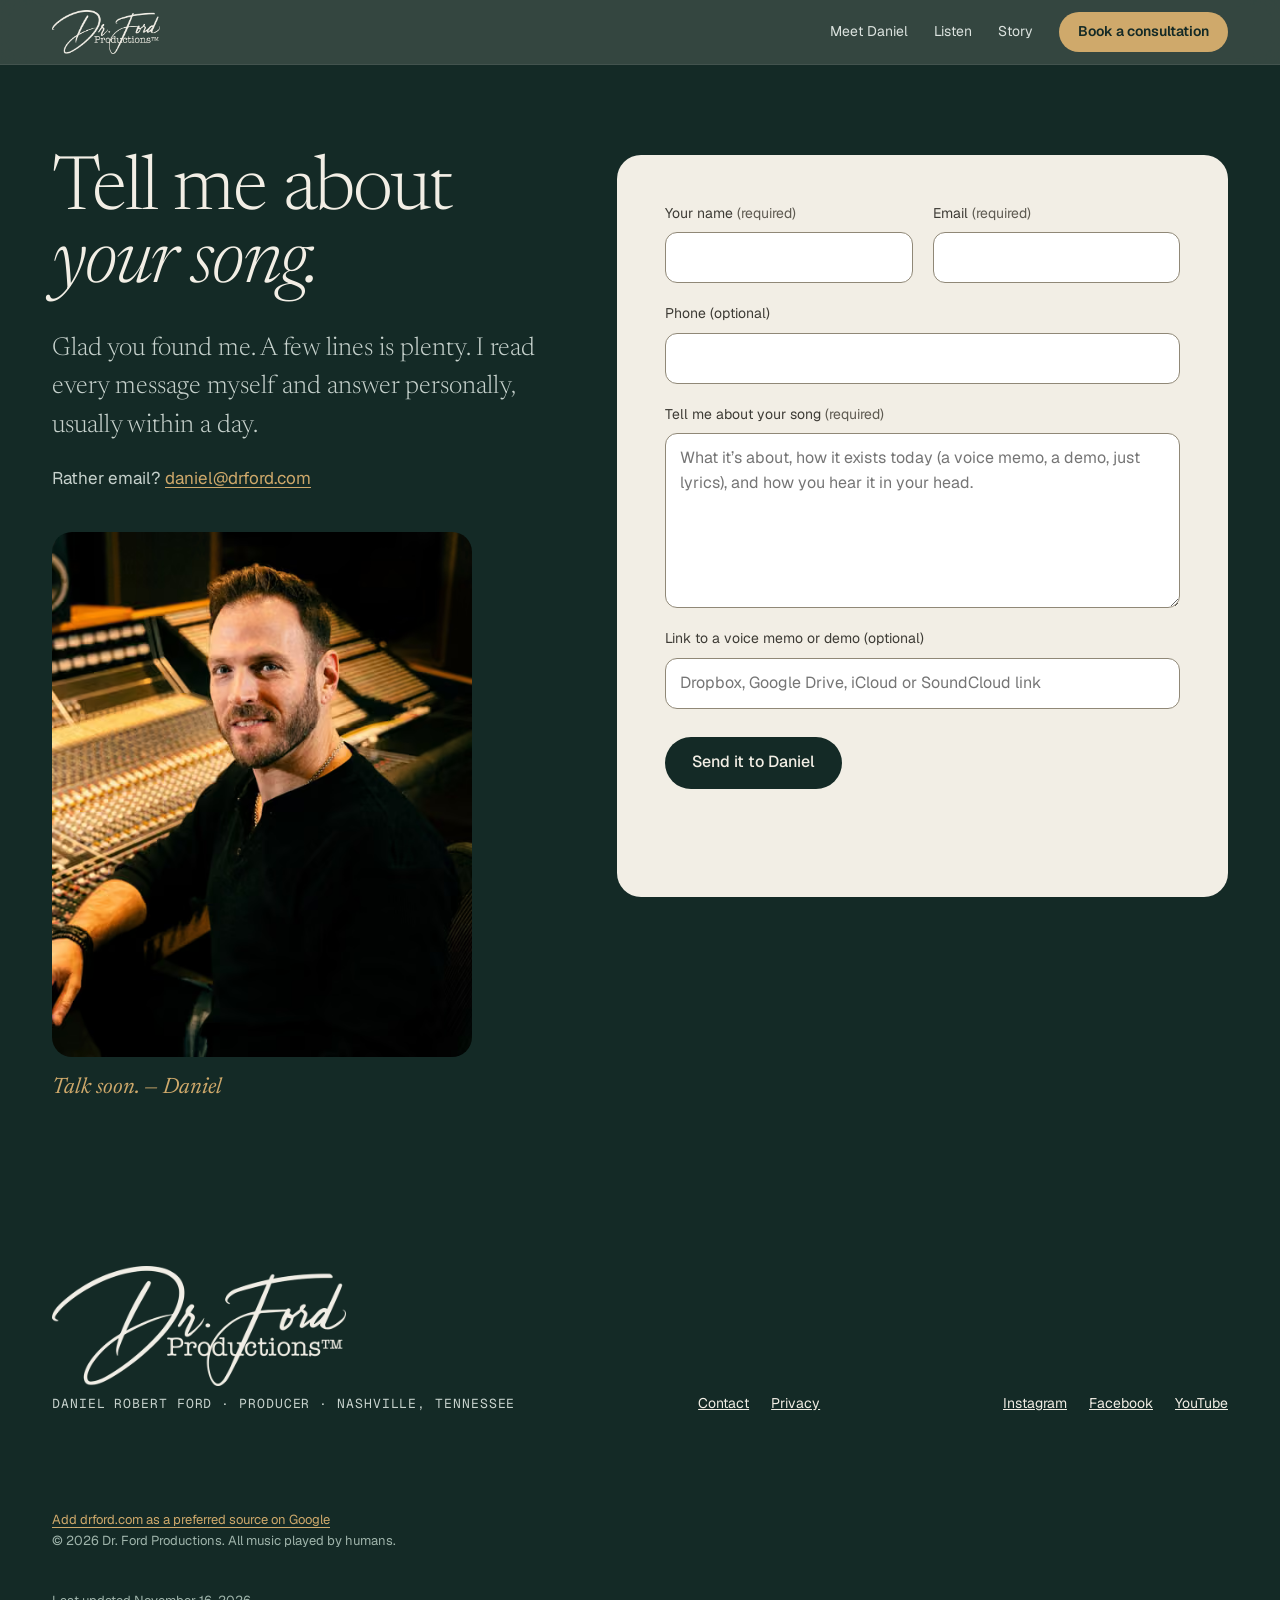
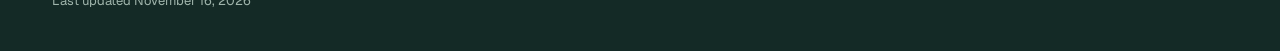
==== commit b5f153ab: "Form errors at the field, in Daniel's voice - Each problem field: red 2px outline plus a message wit" ====
--- a/contact/index.html
+++ b/contact/index.html
@@ -27,8 +27,8 @@
 <link rel="apple-touch-icon" href="../apple-touch-icon.png">
 <link rel="preload" href="../fonts/newsreader.woff2" as="font" type="font/woff2" crossorigin>
 <link rel="preload" href="../fonts/geist.woff2" as="font" type="font/woff2" crossorigin>
-<link rel="stylesheet" href="../css/site.b1ae55a353.css">
-<script src="../js/site.b47bff6188.js" defer></script>
+<link rel="stylesheet" href="../css/site.16e63f3021.css">
+<script src="../js/site.8de24c6fa2.js" defer></script>
 <script type="application/ld+json">
 {"@context":"https://schema.org","@graph":[{"@type":"WebPage","@id":"https://www.drford.com/contact/#webpage","url":"https://www.drford.com/contact/","name":"Contact Dr. Ford · Tell Me About Your Song","description":"Tell Nashville producer Daniel Robert Ford about your song. He reads every message himself and answers personally. Or email daniel@drford.com.","isPartOf":{"@id":"https://www.drford.com/#website"},"inLanguage":"en-US","dateModified":"2026-11-13"},{"@type":"BreadcrumbList","itemListElement":[{"@type":"ListItem","position":1,"name":"Home","item":"https://www.drford.com/"},{"@type":"ListItem","position":2,"name":"Contact","item":"https://www.drford.com/contact/"}]}]}
 </script>
@@ -61,11 +61,11 @@
 
     <form class="form simple-form" id="contact-form" action="https://formspree.io/f/YOUR_FORM_ID" method="POST" data-simple-form>
       <div class="fields">
-        <label class="field">Your name<input type="text" name="name" autocomplete="name" maxlength="120" required></label>
-        <label class="field">Email<input type="email" name="email" autocomplete="email" inputmode="email" autocapitalize="none" autocorrect="off" spellcheck="false" maxlength="200" required></label>
+        <label class="field"><span>Your name <span class="req">(required)</span></span><input type="text" name="name" autocomplete="name" maxlength="120" required></label>
+        <label class="field"><span>Email <span class="req">(required)</span></span><input type="email" name="email" pattern="[^@\s]+@[^@\s]+\.[^@\s]+" autocomplete="email" inputmode="email" autocapitalize="none" autocorrect="off" spellcheck="false" maxlength="200" required></label>
       </div>
       <label class="field">Phone (optional)<input type="tel" name="phone" autocomplete="tel" maxlength="40"></label>
-      <label class="field">Tell me about your song<textarea name="message" rows="6" maxlength="4000" required placeholder="What it’s about, how it exists today (a voice memo, a demo, just lyrics), and how you hear it in your head."></textarea></label>
+      <label class="field"><span>Tell me about your song <span class="req">(required)</span></span><textarea name="message" rows="6" maxlength="4000" required placeholder="What it’s about, how it exists today (a voice memo, a demo, just lyrics), and how you hear it in your head."></textarea></label>
       <label class="field">Link to a voice memo or demo (optional)<input type="url" name="demo_link" inputmode="url" autocapitalize="none" autocorrect="off" spellcheck="false" maxlength="500" placeholder="Dropbox, Google Drive, iCloud or SoundCloud link"></label>
       <div class="hp" aria-hidden="true"><label>Leave this field empty<input type="text" name="_gotcha" tabindex="-1" autocomplete="off"></label></div>
       <input type="hidden" name="_subject" value="New song inquiry · drford.com/contact">
--- a/css/site.16e63f3021.css
+++ b/css/site.16e63f3021.css
@@ -0,0 +1,551 @@
+/* Dr. Ford — site styles. No external requests; fonts are self-hosted. */
+
+@font-face{font-family:"Newsreader";src:url("../fonts/newsreader.woff2") format("woff2");font-weight:300 500;font-style:normal;font-display:swap}
+@font-face{font-family:"Newsreader";src:url("../fonts/newsreader-italic.woff2") format("woff2");font-weight:300 400;font-style:italic;font-display:swap}
+@font-face{font-family:"Geist";src:url("../fonts/geist.woff2") format("woff2");font-weight:300 700;font-style:normal;font-display:swap}
+@font-face{font-family:"Geist Mono";src:url("../fonts/geist-mono.woff2") format("woff2");font-weight:400 500;font-style:normal;font-display:swap}
+
+:root{
+  --room:#142A26; --room-deep:#0F211E; --room-line:#2C4A44; --room-text:#C7D2CD; --room-muted:#9FB4AB;
+  --cream:#F2EEE5; --cream-2:#E9E3D6; --paper:#F7F4EC; --white:#FFFFFF;
+  --ink:#1A1A17; --ink-2:#3D3B35; --muted:#46433C; --muted-2:#5E5A51;
+  --walnut:#8A5A34; --brass:#CFA96B; --line:#E2DACA; --line-2:#D8CFBD; --night:#1A1A17; --night-2:#23221F; --night-line:#34332E; --night-text:#CFCBC0; --night-muted:#A8A498;
+  --serif:"Newsreader",Georgia,"Times New Roman",serif;
+  --sans:"Geist",system-ui,-apple-system,"Segoe UI",sans-serif;
+  --mono:"Geist Mono",ui-monospace,SFMono-Regular,Menlo,monospace;
+  --ease:cubic-bezier(.2,.7,.1,1); --ease-out:cubic-bezier(.23,1,.32,1);
+  --wrap:1240px; --gutter:32px; --header:64px;
+}
+
+*,*::before,*::after{box-sizing:border-box}
+html{-webkit-text-size-adjust:100%;text-size-adjust:100%;scroll-padding-top:calc(var(--header) + 12px)}
+@media (prefers-reduced-motion:no-preference){html{scroll-behavior:smooth}}
+body{margin:0;background:var(--cream);color:var(--ink);font-family:var(--sans);font-size:1.0625rem;line-height:1.55;-webkit-font-smoothing:antialiased;-moz-osx-font-smoothing:grayscale;text-rendering:optimizeLegibility;overflow-wrap:break-word}
+img,picture,video,svg{display:block;max-width:100%}
+img{height:auto}
+a{color:inherit}
+button,input,select,textarea{font:inherit;color:inherit}
+button{cursor:pointer}
+h1,h2,h3,p,figure,ol,ul,dl{margin:0}
+ol,ul{padding:0;list-style:none}
+:focus-visible{outline:2px solid var(--brass);outline-offset:3px;border-radius:4px}
+.sr-only{position:absolute!important;width:1px;height:1px;padding:0;margin:-1px;overflow:hidden;clip:rect(0 0 0 0);white-space:nowrap;border:0}
+.skip{position:absolute;left:16px;top:-60px;z-index:100;background:var(--brass);color:var(--room);padding:10px 16px;border-radius:999px;font-weight:600;text-decoration:none;transition:top .2s}
+.skip:focus{top:12px}
+
+.wrap{max-width:var(--wrap);margin-inline:auto;padding-inline:var(--gutter)}
+.serif{font-family:var(--serif)}
+.mono{font-family:var(--mono);letter-spacing:.07em;text-transform:uppercase;font-size:0.8125rem}
+em{font-style:italic}
+
+/* Section label: song-form rail with Nashville Number System chords */
+
+.display{font-family:var(--serif);font-weight:300;letter-spacing:-.02em;line-height:1}
+.h-xl{font-size:clamp(3.2rem,7.2vw,7rem);line-height:.93;letter-spacing:-.03em}
+.h-l{font-size:clamp(2.8rem,6vw,5.6rem);line-height:.96;letter-spacing:-.025em}
+.h-m{font-size:clamp(2.4rem,4.6vw,4.2rem);line-height:1.04}
+.lede{font-family:var(--serif);font-size:clamp(1.3rem,2vw,1.7rem);line-height:1.5;font-weight:300}
+.muted{color:var(--muted)}
+.section{padding-block:clamp(96px,12vw,150px)}
+
+.btn{display:inline-flex;align-items:center;justify-content:center;gap:10px;min-height:52px;padding:0 26px;border-radius:999px;text-decoration:none;font-size:1rem;font-weight:500;border:1px solid transparent;transition:transform 160ms var(--ease-out),background-color .2s ease,color .2s ease,border-color .2s ease;white-space:nowrap;-webkit-tap-highlight-color:transparent}
+@media (hover:hover) and (pointer:fine){.btn:hover{transform:translateY(-1px)}}
+.btn-brass{background:var(--brass);color:var(--room);font-weight:600;text-decoration:none}
+.btn-brass:hover{background:#D9B67C}
+.btn-ghost{border-color:#5E7D74;color:var(--cream)}
+.btn-ghost:hover{border-color:var(--cream)}
+.btn-room{background:var(--room);color:var(--cream)}
+.btn-room:hover{background:#1C3832}
+.btn-line{border-color:var(--line-2);background:transparent;color:var(--ink)}
+
+/* Header */
+.site-header{position:sticky;top:env(safe-area-inset-top,0px);z-index:30;background:rgba(20,42,38,.86);-webkit-backdrop-filter:saturate(160%) blur(18px);backdrop-filter:saturate(160%) blur(18px);color:var(--cream);border-bottom:1px solid rgba(242,238,229,.08);transition:background-color .3s}
+.site-header.scrolled{background:rgba(15,33,30,.94)}
+.nav{min-height:var(--header);display:flex;flex-wrap:wrap;align-items:center;justify-content:space-between;gap:12px}
+.nav-logo img{height:44px;width:auto}
+.nav-links{display:flex;flex-wrap:wrap;align-items:center;gap:26px;font-size:0.875rem}
+.nav-links a:not(.btn){color:#DCE3DF;text-decoration:none}
+.nav-links a:not(.btn):hover{color:var(--cream)}
+.nav-links .btn{min-height:40px;padding:0 18px;font-size:0.875rem}
+@media (max-width:860px){.nav-links a:not(.btn){display:none}}
+
+/* Hero */
+.hero{background:var(--room);color:var(--cream);overflow:hidden}
+.hero-grid{display:flex;flex-wrap:wrap;align-items:stretch;gap:0 56px;min-height:min(860px,calc(100svh - var(--header)))}
+.hero-copy{flex:1 1 520px;min-width:0;display:flex;flex-direction:column;justify-content:center;padding-block:clamp(56px,8vw,96px) 64px}
+.hero-kicker{color:var(--brass);margin-bottom:34px}
+.hero-sub{margin-top:30px;max-width:500px;font-family:var(--serif);font-size:clamp(1.35rem,2.2vw,1.85rem);line-height:1.3}
+.hero-ctas{margin-top:40px;display:flex;flex-wrap:wrap;gap:12px}
+.hero-proof{margin-top:64px;display:flex;flex-wrap:wrap;gap:10px 28px;color:#C9D3CE;font-size:0.8125rem}
+.hero-photo{flex:1 1 440px;min-width:0;position:relative;display:flex;flex-direction:column;justify-content:flex-end;padding-top:48px}
+.hero-photo .frame{overflow:hidden;border-radius:300px 300px 0 0;height:min(760px,78svh)}
+.hero-photo img{width:100%;height:112%;object-fit:cover;object-position:50% 0%;will-change:transform}
+.hero-tag{position:absolute;left:24px;bottom:28px;background:rgba(20,42,38,.9);-webkit-backdrop-filter:blur(10px);backdrop-filter:blur(10px);border:1px solid var(--room-line);border-radius:16px;padding:16px 20px}
+.hero-tag p:first-child{font-family:var(--serif);font-size:1.375rem;font-style:italic}
+.hero-tag p:last-child{margin-top:4px;font-size:0.75rem;color:#C9D3CE}
+@media (max-width:760px){.hero-grid{min-height:0}.hero-photo{order:-1;flex-basis:100%;padding-top:20px}.hero-photo .frame{height:56svh;min-height:380px;border-radius:200px 200px 24px 24px}.hero-copy{padding-block:40px 56px}.hero-kicker{margin-bottom:20px}.hero-proof{margin-top:40px}}
+
+/* Hello */
+.split{display:flex;flex-wrap:wrap;gap:64px;align-items:center}
+.split > *{min-width:0}
+.hello-copy{flex:1 1 480px}
+.hello-copy .lede+.lede{margin-top:22px}
+.signature{margin-top:34px;font-family:var(--serif);font-size:2.125rem;font-style:italic;color:var(--walnut)}
+.hello-media{flex:1 1 460px;position:relative;aspect-ratio:4/5;border-radius:20px;overflow:hidden;background:#E6DFD0}
+.hello-media img{width:100%;height:100%;object-fit:cover}
+.hello-label{position:absolute;left:24px;bottom:24px;display:flex;align-items:center;gap:14px}
+.play{width:64px;height:64px;border-radius:999px;border:0;background:var(--room);color:var(--cream);display:grid;place-items:center;flex:none}
+.play[disabled]{cursor:default;opacity:.92}
+.hello-label .mono{background:rgba(20,42,38,.8);color:var(--cream);padding:6px 10px;border-radius:6px}
+
+/* Shape selector */
+.band-white{background:var(--white);border-block:1px solid var(--line)}
+.shape-grid{display:flex;flex-wrap:wrap;gap:56px}
+.shape-grid > div{flex:1 1 440px;min-width:0}
+.shape-card{background:var(--cream);border-radius:24px;padding:32px}
+.chips-row{display:flex;flex-wrap:wrap;gap:8px}
+.toggle{min-height:46px;padding:0 18px;border-radius:999px;border:1px solid var(--room);background:transparent;color:var(--room);font-size:0.9375rem;transition:background-color .25s,color .25s}
+.toggle[aria-pressed="true"]{background:var(--room);color:var(--cream)}
+.shape-text{margin-top:28px;font-family:var(--serif);font-size:1.6875rem;line-height:1.3;min-height:3.9em}
+.shape-note{margin-top:18px;color:var(--muted-2)}
+.wide-photo{margin-top:64px}
+.wide-photo img{width:100%;height:clamp(340px,42vw,600px);object-fit:cover;border-radius:20px}
+figcaption.mono{margin-top:12px;color:var(--muted-2)}
+
+/* Session console */
+.on-dark{background:var(--room);color:var(--cream)}
+.console{flex:999 1 560px;min-width:0;background:var(--room-deep);border:1px solid var(--room-line);border-radius:24px;padding:28px}
+.console-top{display:flex;justify-content:space-between;gap:12px;margin-bottom:20px;color:var(--room-muted)}
+.lanes{display:flex;flex-direction:column;gap:10px}
+.lane{display:flex;align-items:center;gap:14px;opacity:.06;transform:translate3d(32px,0,0);transition:opacity .35s var(--ease),transform .35s var(--ease)}
+.lane.on{opacity:1;transform:none}
+.lane-name{flex:0 0 136px;font-family:var(--mono);font-size:0.6875rem;letter-spacing:.04em;color:var(--room-text)}
+.wave{flex:1 1 auto;min-width:0;height:42px;display:flex;align-items:center;gap:2px;overflow:hidden;background:var(--room);border-radius:7px;padding:0 8px}
+.wave i{flex:1 1 0;min-width:2px;border-radius:1px;background:#DCE3DF;transition:background-color .4s}
+.lane.memo .wave i,.console.done .wave i{background:var(--brass)}
+@media (max-width:640px){.lane-name{flex-basis:96px;font-size:0.625rem}.console{padding:18px}.wave{height:30px}.pin-stage{gap:24px}}
+
+/* The room */
+.room-head{display:flex;flex-wrap:wrap;justify-content:space-between;align-items:flex-end;gap:16px 48px;margin-bottom:48px}
+.room-head p{max-width:380px;font-size:1.125rem;line-height:1.6}
+.bleed{padding-inline:clamp(12px,2vw,24px)}
+.bleed img{width:100%;height:clamp(420px,56vw,900px);object-fit:cover;border-radius:20px}
+.gallery{margin-top:20px;display:grid;grid-template-columns:repeat(auto-fit,minmax(min(100%,300px),1fr));gap:20px;padding-bottom:20px}
+.gallery img{width:100%;height:560px;object-fit:cover;border-radius:20px}
+.gallery .span2{grid-column:span 2}
+@media (max-width:700px){.gallery .span2{grid-column:auto}.gallery img{height:440px}}
+.note-card{background:var(--room);color:var(--cream);border-radius:20px;padding:40px;min-height:560px;display:flex;flex-direction:column;justify-content:space-between}
+.note-card .mono{color:var(--brass)}
+.note-card p:last-child{font-family:var(--serif);font-size:clamp(1.45rem,2vw,1.9rem);line-height:1.2;font-weight:300}
+@media (max-width:700px){.note-card{min-height:auto;gap:48px}}
+
+/* Band */
+.band-sub{margin:22px 0 64px;font-family:var(--serif);font-style:italic;font-size:clamp(1.4rem,2.4vw,2rem);color:var(--muted)}
+.band-grid{display:grid;grid-template-columns:repeat(auto-fill,minmax(240px,1fr));gap:28px 20px}
+.band-grid img{width:100%;aspect-ratio:3/4;object-fit:cover;border-radius:16px}
+.band-grid figcaption{margin-top:14px}
+.band-grid figcaption strong{display:block;font-family:var(--serif);font-weight:400;font-size:1.375rem}
+.band-grid figcaption span{display:block;margin-top:2px;font-size:0.875rem;color:var(--muted)}
+.band-foot{margin-top:40px;font-size:1rem;color:var(--muted)}
+.band-foot em{font-family:var(--serif);font-size:1.25rem;color:var(--walnut)}
+
+/* Listen */
+.on-night{background:var(--night);color:var(--cream)}
+.listen-hero{padding:clamp(12px,2vw,24px) clamp(12px,2vw,24px) 0}
+.listen-hero img{width:100%;height:clamp(420px,58vw,920px);object-fit:cover;object-position:50% 35%;border-radius:20px}
+.cards-3{display:grid;grid-template-columns:repeat(auto-fit,minmax(min(100%,300px),1fr));gap:20px}
+.ab-card{background:var(--night-2);border:1px solid var(--night-line);border-radius:20px;padding:28px}
+.ab-card .mono{color:var(--night-muted);margin-bottom:20px;text-transform:none;letter-spacing:.04em}
+.ab-btns{display:flex;flex-wrap:wrap;gap:10px}
+.ab-btns .btn{min-height:46px;padding:0 18px}
+.ab-btns .btn-dark{border-color:#4A4842;color:var(--cream);background:transparent}
+.soon{display:grid;place-items:center;text-align:center;padding:28px;border-radius:20px;font-family:var(--mono);font-size:0.8125rem;letter-spacing:.06em;line-height:1.7}
+.soon.dark{background:var(--night-2);color:var(--night-muted);min-height:420px;margin-top:20px}
+
+
+/* Timeline */
+.pin-h{position:relative;height:420vh}
+.pin-h-stage{position:sticky;top:var(--header);height:calc(100vh - var(--header));min-height:700px;overflow:hidden;display:flex;flex-direction:column;justify-content:center}
+.tl-head{display:flex;flex-wrap:wrap;justify-content:space-between;align-items:flex-end;gap:16px;margin-bottom:40px}
+.tl-year{color:var(--brass)}
+.tl-view{width:100%;overflow:hidden}
+.tl-track{display:flex;gap:24px;width:max-content;padding-inline:max(var(--gutter),calc((100vw - var(--wrap))/2 + var(--gutter)));will-change:transform}
+.tl-card{flex:0 0 min(520px,82vw);display:flex;flex-direction:column;gap:16px}
+.tl-card img{width:100%;aspect-ratio:520/300;object-fit:cover;border-radius:16px;background:#262521}
+.tl-card .yr{font-family:var(--serif);font-weight:300;font-size:clamp(4rem,8vw,6rem);line-height:.85;letter-spacing:-.03em;color:var(--brass)}
+.tl-card h3{font-family:var(--serif);font-weight:400;font-style:italic;font-size:1.75rem}
+.tl-card p{max-width:460px;font-size:1rem;line-height:1.6;color:var(--night-text)}
+.tl-bar{margin-top:32px;height:2px;background:var(--night-line);border-radius:2px;overflow:hidden}
+.tl-bar i{display:block;height:100%;width:100%;background:var(--brass);transform-origin:0 50%;transform:scaleX(0)}
+/* Without JS, or with reduced motion: a swipeable row instead of the pinned scroll */
+.no-pin .pin-h{height:auto}
+.no-pin .pin-h-stage{position:static;height:auto;min-height:0;padding-block:clamp(96px,12vw,140px)}
+.no-pin .tl-view{overflow-x:auto;scroll-snap-type:x mandatory;-webkit-overflow-scrolling:touch;padding-bottom:16px}
+.no-pin .tl-card{scroll-snap-align:start}
+.no-pin .tl-bar{display:none}
+.no-pin .lane{opacity:1;transform:none}
+
+/* Process + price */
+.process{display:grid;grid-template-columns:repeat(auto-fit,minmax(230px,1fr));gap:32px}
+.process .mono{color:var(--walnut)}
+.process strong{display:block;margin:12px 0 8px;font-family:var(--serif);font-weight:400;font-size:1.625rem}
+.process p:last-child{color:var(--muted)}
+.price{margin-top:72px;background:var(--room);color:var(--cream);border-radius:24px;padding:clamp(32px,5vw,64px);display:flex;flex-wrap:wrap;gap:40px;justify-content:space-between;align-items:flex-end}
+.price .from{font-family:var(--serif);font-weight:300;font-size:clamp(3rem,6vw,5.2rem);line-height:1}
+.price .from em{font-size:.42em}
+.price .label,.price .desc{color:var(--room-text)}
+.price .desc{max-width:400px;margin-bottom:22px}
+
+.gift{background:var(--paper);border:1px solid var(--line-2);border-radius:18px;padding:32px;display:flex;flex-direction:column;gap:12px}
+.gift .mono{color:var(--walnut);font-size:0.75rem}
+.gift strong{font-family:var(--serif);font-weight:400;font-size:1.75rem}
+.gift p{color:var(--muted)}
+.gift .amt{margin-top:auto;padding-top:12px;font-family:var(--serif);font-weight:300;font-size:2.5rem;color:var(--ink)}
+.gift.feature{background:var(--room);border-color:var(--room);color:var(--cream)}
+.gift.feature .mono{color:var(--brass)}
+.gift.feature p{color:var(--room-text)}
+.gift.feature .amt{color:var(--cream)}
+.gift-top{display:flex;justify-content:space-between;align-items:flex-start;gap:12px}
+.gift-top img{height:40px;width:auto;opacity:.9}
+.fineprint{margin-top:28px;font-size:0.875rem;color:var(--muted)}
+
+/* FAQ */
+.faq-grid{display:flex;flex-wrap:wrap;gap:56px}
+.faq-grid > div:first-child{flex:1 1 320px;min-width:0}
+.faq-grid > div:last-child{flex:999 1 560px;min-width:0}
+details{border-top:1px solid var(--line-2)}
+details:last-child{border-bottom:1px solid var(--line-2)}
+summary{list-style:none;cursor:pointer;display:flex;justify-content:space-between;gap:24px;align-items:center;padding:26px 0;font-family:var(--serif);font-size:1.625rem;line-height:1.2}
+summary::-webkit-details-marker{display:none}
+summary::after{content:"+";content:"+" / "";font-family:var(--sans);font-size:1.5rem;color:var(--walnut);flex:none;transition:transform .2s var(--ease-out)}
+details[open] summary::after{transform:rotate(45deg)}
+details p{padding-bottom:26px;font-size:1.0625rem;color:var(--muted)}
+
+/* Consultation form */
+.consult{background:var(--white);border-top:1px solid var(--line)}
+.consult-grid{display:flex;flex-wrap:wrap;gap:64px}
+.consult-grid > div{flex:1 1 360px;min-width:0}
+.consult-grid form{flex:999 1 560px;min-width:0}
+.consult-photo{margin-top:40px;max-width:420px}
+.consult-photo img{aspect-ratio:4/5;object-fit:cover;border-radius:20px;width:100%}
+.consult-photo figcaption{margin-top:14px;font-family:var(--serif);font-style:italic;font-size:1.375rem;color:var(--walnut)}
+.form{background:var(--cream);border-radius:24px;padding:clamp(24px,4vw,48px)}
+.progress-head{display:flex;justify-content:space-between;gap:12px;margin-bottom:14px;color:var(--muted-2)}
+.progress-head .step-name{color:var(--walnut)}
+.progress{height:4px;background:var(--line);border-radius:4px;margin-bottom:40px;overflow:hidden}
+.progress i{display:block;height:100%;background:var(--room);transform-origin:0 50%;transform:scaleX(.3334);transition:transform .45s var(--ease)}
+.step{display:flex;flex-direction:column;gap:28px;border:0;margin:0;padding:0;min-width:0}
+.js .step:not(.current){display:none}
+.no-js .progress-head,.no-js .progress,.no-js .form-nav .back,.no-js .form-nav .next{display:none}
+[hidden]:not([hidden="until-found"]){display:none!important}
+.step-title{font-family:var(--serif);font-size:1.75rem;line-height:1.2}
+.fields{display:grid;grid-template-columns:repeat(auto-fit,minmax(220px,1fr));gap:20px}
+.field{display:flex;flex-direction:column;gap:8px;font-size:0.875rem;color:var(--ink-2)}
+.field input,.field select,.field textarea{font-size:1rem;color:var(--ink);background:var(--white);border:1px solid #908877;border-radius:12px;padding:12px 14px;min-height:50px;width:100%}
+.field textarea{resize:vertical}
+.field input:focus,.field select:focus,.field textarea:focus{outline:2px solid var(--room);outline-offset:1px;border-color:var(--room)}
+.choices{border:0;margin:0;padding:0;min-width:0}
+.choices legend{font-size:0.875rem;color:var(--ink-2);margin-bottom:12px;padding:0}
+.choices.big legend{font-family:var(--serif);font-size:1.75rem;color:var(--ink)}
+.choice-row{display:flex;flex-wrap:wrap;gap:8px}
+.chip{position:relative;display:inline-flex}
+.chip input{position:absolute;opacity:0;inset:0;margin:0;cursor:pointer}
+.chip span{display:inline-flex;align-items:center;min-height:46px;padding:0 18px;border:1px solid #908877;border-radius:999px;background:var(--white);font-size:0.9375rem;transition:background-color .2s,color .2s,border-color .2s}
+.chip input:checked + span{background:var(--room);border-color:var(--room);color:var(--cream)}
+.chip input:focus-visible + span{outline:2px solid var(--brass);outline-offset:2px}
+.hp{position:absolute;left:-10000px;width:1px;height:1px;overflow:hidden}
+.form-nav{margin-top:36px;display:flex;flex-wrap:wrap;gap:12px;justify-content:space-between;align-items:center}
+.form-nav .next,.form-nav .submit{margin-left:auto}
+.js .form-nav .submit:not(.show){display:none}
+.form-status{margin-top:18px;font-size:0.9375rem;min-height:1.5em}
+.form-status.error{color:#9B2C1E}
+.form-done{text-align:center;padding:48px 8px}
+.form-done strong{display:block;font-family:var(--serif);font-weight:300;font-size:clamp(2rem,4vw,3rem);line-height:1.1}
+.form-done p{margin-top:16px;color:var(--muted)}
+
+/* Footer */
+.site-footer{background:var(--room);color:var(--room-text)}
+.signoff{display:flex;flex-wrap:wrap;gap:48px 72px;align-items:center;padding-block:120px 40px;border-bottom:1px solid var(--room-line)}
+.signoff picture{flex:0 1 380px;min-width:0;max-width:380px;width:100%}
+.signoff img{aspect-ratio:4/5;object-fit:cover;border-radius:20px;width:100%}
+.signoff > div{flex:1 1 420px;min-width:0}
+.signoff p.serif{font-size:clamp(2rem,3.6vw,3.2rem);line-height:1.15;font-weight:300;color:var(--cream)}
+.signoff .signature{color:var(--brass);margin-top:28px}
+.signoff .btn{margin-top:32px}
+.foot{display:flex;flex-wrap:wrap;gap:40px;justify-content:space-between;align-items:flex-end;padding-block:72px 96px}
+.foot img{height:120px;width:auto}
+.foot .mono{margin-top:8px;display:block}
+.foot nav{display:flex;flex-wrap:wrap;gap:22px;font-size:0.875rem}
+.foot nav a{color:var(--cream)}
+.copy{padding-bottom:40px;font-size:0.8125rem;color:var(--room-muted)}
+
+@media (max-width:760px){
+  :root{--gutter:20px}
+}
+
+/* Reveal on scroll (added by JS so content is never hidden without it) */
+.js .rv{opacity:0;transform:translate3d(0,24px,0);transition:opacity .7s var(--ease-out),transform .7s var(--ease-out);transition-delay:var(--d,0ms)}
+.js .rv.in{opacity:1;transform:none}
+.js .grow{transform:scale(.94);border-radius:48px;transition:transform 1.1s var(--ease)}
+.js .grow.in{transform:none}
+
+@media (prefers-reduced-motion:reduce){
+  *,*::before,*::after{transition-duration:.01ms!important;animation-duration:.01ms!important}
+  .js .rv,.js .grow{transform:none!important}
+  .js .rv{transition:opacity .3s ease!important;transition-delay:0ms!important}
+}
+
+.shape-intro,.listen-intro,.process-intro,.consult-intro{margin-top:24px;font-size:1.125rem;line-height:1.6;max-width:560px}
+.listen-intro{color:var(--night-text);margin-bottom:56px}
+.process-intro{margin-bottom:56px}
+.section-room{padding-top:clamp(96px,12vw,140px)}
+.hello-media picture,.hello-media img{height:100%}
+.bleed picture,.wide-photo picture,.listen-hero picture{display:block}
+/* Service pages and ad landing pages */
+.incl-h{margin:48px 0 0;color:var(--walnut);font-size:0.8125rem;font-weight:500;letter-spacing:.08em;text-transform:uppercase}
+.incl{list-style:none;padding:0;margin:20px 0 0;display:grid;grid-template-columns:repeat(auto-fit,minmax(240px,1fr));gap:18px 40px}
+.incl li{border-top:1px solid var(--line-2);padding-top:14px}
+.incl strong{display:block;font-family:var(--serif);font-weight:400;font-size:1.375rem;line-height:1.25}
+.incl span{color:var(--muted)}
+.incl-note{margin-top:32px;max-width:640px}
+.cta-end{text-align:center;display:flex;flex-direction:column;align-items:center;gap:14px}
+.landing-cta{margin-top:48px}
+.foot-links{display:flex;flex-wrap:wrap;gap:8px 24px}
+.hero-photo picture{display:block;height:100%}
+.section > .lede{max-width:860px}
+.lede+.lede{margin-top:22px}
+/* Readability pass (taste-skill audit, October 2026) */
+.shape-grid .h-m{font-size:clamp(2.2rem,3.6vw,3.4rem)}
+@media (max-width:640px){.shape-text{font-size:1.375rem}}
+h1,h2,h3{text-wrap:balance}
+p{text-wrap:pretty}
+.btn:active{transform:scale(.97)}
+.pref-src{padding-bottom:0}
+.pref-src a{color:var(--brass);text-underline-offset:3px}
+.pref-src a:hover{color:var(--cream)}
+/* /contact (permanent page, on printed QR codes) */
+.contact-page{background:var(--room);color:var(--cream)}
+.contact-grid{display:grid;grid-template-columns:minmax(0,1fr) minmax(0,1.2fr);grid-template-areas:"copy form" "photo form";gap:40px 56px;align-items:start}
+.contact-copy{grid-area:copy}.contact-photo{grid-area:photo;margin-top:0!important}.simple-form{grid-area:form}
+@media (max-width:860px){.contact-grid{grid-template-columns:minmax(0,1fr);grid-template-areas:"copy" "form" "photo"}.contact-photo{max-width:320px}}
+.contact-copy{flex:1 1 360px;min-width:0}
+.contact-copy .lede{margin-top:28px;color:var(--room-text);max-width:520px}
+.contact-alt{margin-top:20px;font-size:1.0625rem;color:var(--room-text)}
+.contact-alt a{color:var(--brass);text-underline-offset:3px}
+.simple-form{min-width:0;display:flex;flex-direction:column;gap:20px;color:var(--ink)}
+.simple-form .form-nav{margin-top:8px}
+.simple-form .form-status.error{color:#9A3324}
+.contact-photo figcaption{color:var(--brass)}
+.tag-role::before{content:" · ";content:" · " / ""}
+@media (max-width:520px){.tag-role{display:block;margin-top:2px}.tag-role::before{content:none}}
+/* Shape picker call to action + thumb-sized controls (October 23, 2026) */
+.shape-prompt{margin-top:28px;max-width:560px;font-size:1.125rem;line-height:1.55;color:var(--ink);padding-left:18px;border-left:3px solid var(--brass)}
+.shape-prompt strong{display:block;font-weight:600;color:var(--room);margin-bottom:4px}
+.toggle{min-height:52px;padding:0 22px;font-size:1rem}
+.shape-go{margin-top:24px}
+.shape-go[hidden]{display:none!important}
+.chip span{min-height:52px}
+@media (max-width:560px){
+  .chips-row{display:flex;flex-direction:column;gap:10px}
+  .toggle{width:100%;min-height:56px;font-size:1.0625rem}
+  .shape-go{width:100%}
+  .choice-row{flex-direction:column}
+  .chip,.chip span{width:100%}
+  .chip span{min-height:56px;font-size:1rem}
+  .nav-links .btn{min-height:44px}
+  .ab-btns .btn{min-height:48px}
+}
+@media (max-width:760px){.foot nav a,.pref-src a{display:inline-flex;align-items:center;min-height:44px}.foot nav{gap:4px 22px}}
+/* Before / after live player */
+.ab-live{border-color:#5A4E36}
+.ab-title{font-family:var(--serif);font-size:1.75rem;color:var(--cream);margin-bottom:6px}
+.ab-play[aria-pressed="true"]{box-shadow:0 0 0 2px var(--cream) inset}
+.ab-play[aria-pressed="true"]::before{content:"❚❚";content:"❚❚" / "";font-size:0.6875rem;margin-right:8px;letter-spacing:-1px}
+.ab-progress{height:3px;margin-top:20px;background:#3A3833;border-radius:2px;overflow:hidden}
+.ab-progress span{display:block;height:100%;background:var(--brass);transform:scaleX(0);transform-origin:left}
+.ab-status{margin-top:12px;min-height:1.2em;font-size:0.8125rem}
+.ab-soon{opacity:.6}
+
+.legal{max-width:720px}.legal h2{font-family:var(--serif);font-weight:400;font-size:1.625rem;line-height:1.25;margin:48px 0 12px}.legal p,.legal li{line-height:1.65;max-width:680px}.legal p{margin:0 0 14px}.legal ul{padding-left:20px;margin:0 0 16px;list-style:disc}.legal li{margin:8px 0}.legal .lede{margin-top:16px}
+
+/* ---------- The session: lane switches (November 13, 2026) ---------- */
+.session-grid{display:flex;flex-wrap:wrap;gap:40px;align-items:center}
+.session-copy{flex:1 1 320px;min-width:0}
+.session-lede{color:var(--room-text);font-size:1.0625rem;line-height:1.55;margin-top:18px;max-width:46ch}
+#session .console{flex:999 1 560px}
+#session .console-top{display:flex;align-items:center;gap:12px;flex-wrap:wrap;margin-bottom:14px}
+.session-play{width:52px;height:52px;border-radius:50%;border:0;background:var(--brass);color:var(--room);display:inline-flex;align-items:center;justify-content:center;cursor:pointer;transition:transform .16s var(--ease-out)}
+.session-play:active{transform:scale(.96)}
+.session-play .i-pause,.is-playing .session-play .i-play{display:none}
+.is-playing .session-play .i-pause{display:block}
+.session-clock{color:var(--room-muted);font-size:0.8125rem}
+.session-quick{display:flex;gap:8px;margin-left:auto}
+.chip-btn{min-height:44px;padding:0 16px;border-radius:999px;border:1px solid var(--room-line);background:transparent;color:var(--cream);font:inherit;font-size:0.875rem;cursor:pointer}
+#session .lanes{gap:6px}
+#session .lane{opacity:1;transform:none;width:100%;min-height:52px;border:0;border-radius:12px;padding:4px 8px;background:transparent;color:inherit;font:inherit;text-align:left;cursor:pointer;display:flex;align-items:center;gap:12px;transition:background-color .2s}
+#session .lane.on{background:rgba(207,169,107,.07)}
+.lane-switch{flex:0 0 34px;height:20px;border-radius:10px;background:var(--room-line);position:relative;transition:background-color .2s}
+.lane-switch::after{content:"";position:absolute;top:3px;left:3px;width:14px;height:14px;border-radius:50%;background:var(--room-muted);transition:transform .2s var(--ease-out),background-color .2s}
+.lane.on .lane-switch{background:var(--brass)}
+.lane.on .lane-switch::after{transform:translateX(14px);background:var(--room)}
+#session .lane-name{flex:0 0 112px;display:flex;flex-direction:column;gap:1px;font-family:inherit;font-size:0.875rem;letter-spacing:0;color:var(--cream);transition:opacity .2s}
+#session .lane-name b{font-weight:500}
+#session .lane-name span{font-family:var(--mono);font-size:0.75rem;color:var(--room-muted)}
+#session .lane:not(.on) .lane-name{opacity:.55}
+#session .wave{position:relative;height:40px}
+#session .wave i{background:var(--room-text);transition:background-color .25s,opacity .25s}
+#session .lane.on[data-stem="memo"] .wave i{background:var(--brass)}
+#session .lane:not(.on) .wave i{background:var(--room-line)}
+#session .is-playing .wave::after,#session.is-playing .wave::after{content:""}
+.is-playing .wave::after{content:"";position:absolute;top:0;bottom:0;left:var(--ph,0%);width:2px;background:var(--cream);opacity:.85}
+.session-note{margin-top:14px;color:var(--room-muted);font-size:0.8125rem}
+@media (max-width:640px){
+  #session .lane-name{flex-basis:84px;font-size:0.8125rem}
+  #session .wave{height:34px}
+  .session-quick{margin-left:0}
+}
+@media (hover:hover) and (pointer:fine){.chip-btn:hover{border-color:var(--room-muted)}#session .lane:hover{background:rgba(242,238,229,.05)}}
+
+
+/* ---------- Studio: numbers pinned on the photo, gallery swipes on phones ---------- */
+.bleed{position:relative}
+.pins{position:absolute;left:clamp(24px,3vw,40px);right:clamp(24px,3vw,40px);bottom:clamp(16px,2.4vw,32px);display:flex;flex-wrap:wrap;gap:8px;margin:0}
+.pins span{background:rgba(20,42,38,.84);color:var(--cream);border:1px solid rgba(207,169,107,.55);border-radius:999px;padding:8px 14px;font-size:0.875rem;line-height:1.2}
+.pins b{font-family:var(--serif);font-weight:400;font-size:1.125rem;color:#E3C48F}
+@media (max-width:760px){
+  .gallery{display:flex;overflow-x:auto;gap:12px;scroll-snap-type:x mandatory;-webkit-overflow-scrolling:touch;padding-bottom:16px}
+  .gallery figure,.gallery .note-card{flex:0 0 80%;scroll-snap-align:start;margin:0}
+  .gallery img{height:320px}
+  .pins{gap:6px}
+  .pins span{font-size:0.75rem;padding:6px 10px}
+  .pins b{font-size:0.9375rem}
+}
+
+/* ---------- Band: 2 across on phones, Daniel last at full width ---------- */
+.band-grid li:last-child{grid-column:1/-1}
+.band-grid li:last-child img{aspect-ratio:4/3;object-position:50% 12%}
+@media (min-width:761px){
+  .band-grid{grid-template-columns:repeat(4,minmax(0,1fr))}
+  .band-grid li:last-child{grid-column:2/span 2}
+}
+@media (max-width:760px){
+  .band-grid{grid-template-columns:repeat(2,minmax(0,1fr));gap:22px 12px}
+  .band-grid img{border-radius:12px}
+  .band-grid figcaption{margin-top:8px}
+  .band-grid figcaption strong{font-size:1.125rem;line-height:1.2}
+  .band-grid figcaption span{font-size:0.8125rem;line-height:1.35}
+}
+
+/* Console photo now closes the Before/After section */
+#listen .listen-hero{padding-bottom:clamp(12px,2vw,24px)}
+
+/* ---------- Timeline: side-scroll everywhere (no scroll-jacking) ---------- */
+.pin-h{height:auto}
+.pin-h-stage{position:static;height:auto;min-height:0;overflow:visible;padding-block:clamp(96px,12vw,140px)}
+.tl-view{overflow-x:auto;overscroll-behavior-x:contain;scroll-snap-type:x mandatory;-webkit-overflow-scrolling:touch;scrollbar-width:none;scroll-padding-inline:max(var(--gutter),calc((100vw - var(--wrap))/2 + var(--gutter)))}
+.tl-view::-webkit-scrollbar{display:none}
+.tl-track{will-change:auto}
+.tl-card{scroll-snap-align:start}
+.tl-bar,.no-pin .tl-bar{display:block}
+.tl-nav{display:flex;gap:8px}
+.tl-nav button{width:44px;height:44px;border-radius:50%;border:1px solid var(--night-line);background:transparent;color:var(--cream);display:inline-flex;align-items:center;justify-content:center;cursor:pointer;transition:opacity .2s,border-color .2s}
+.tl-nav button:disabled{opacity:.3;cursor:default}
+@media (hover:hover) and (pointer:fine){.tl-nav button:not(:disabled):hover{border-color:var(--brass)}}
+.tl-head{align-items:center}
+.tl-head .tl-year{margin-left:auto}
+
+/* ---------- Intro: breathing room under the headline, calmer body text on phones ---------- */
+.hello-copy h2{margin-bottom:28px}
+.hello-copy .lede{text-wrap:pretty}
+@media (max-width:640px){.hello-copy h2{margin-bottom:20px}.hello-copy .lede{font-size:1.1875rem;line-height:1.6}.hello-copy .lede+.lede{margin-top:18px}}
+
+/* ---------- In the room, or from home: two paths, 2x2 cards ---------- */
+.where-toggle{display:flex;gap:8px;margin:0 0 20px}
+.where-toggle .toggle{flex:1 1 0;width:auto;max-width:220px}
+#process .process{grid-template-columns:repeat(4,minmax(0,1fr));gap:12px}
+#process .process li{background:var(--white);border:1px solid var(--line);border-radius:16px;padding:18px}
+#process .process strong{font-size:1.3125rem;margin:8px 0 6px}
+#process .process li p:last-child{font-size:0.9375rem;line-height:1.5}
+#process .process[hidden]:not([hidden="until-found"]){display:none}
+@media (max-width:900px){#process .process{grid-template-columns:repeat(2,minmax(0,1fr))}}
+@media (max-width:640px){#process .process li{padding:14px}#process .process strong{font-size:1.125rem;margin:6px 0 4px}#process .process li p:last-child{font-size:0.875rem;line-height:1.45}#process .process-intro{margin-bottom:28px}}
+
+/* ---------- Price card: the first sell ---------- */
+.price{align-items:flex-start;gap:28px 48px}
+.price .from{line-height:1}
+.price .from em{display:inline-block;font-size:.3em;font-style:italic;color:var(--room-text);margin-left:.25em;vertical-align:.35em}
+.price .desc{margin:4px 0 26px;font-size:1rem;line-height:1.6}
+@media (max-width:640px){.price .from em{display:block;margin:10px 0 0;vertical-align:0;font-size:.32em}}
+.price{align-items:center}
+
+/* ---------- Three offerings ---------- */
+.offers{margin-top:56px;display:grid;grid-template-columns:1.5fr 1fr 1fr;gap:16px;align-items:stretch}
+.offer{border-radius:24px;padding:clamp(24px,3vw,36px);background:var(--white);border:1px solid var(--line);display:flex;flex-direction:column;gap:10px}
+.offer-kicker{font-size:0.75rem;letter-spacing:.08em;text-transform:uppercase;color:var(--walnut);margin:0}
+.offer-name{font-family:var(--serif);font-size:1.625rem;line-height:1.1;margin:4px 0 0}
+.offer-price{font-family:var(--serif);font-weight:300;font-size:clamp(2.4rem,4vw,3.4rem);line-height:1;margin:6px 0 auto}
+.offer-price em{display:block;font-size:max(0.9375rem,.3em);font-style:italic;margin-top:10px;color:var(--muted)}
+.offer .btn{margin-top:22px;align-self:flex-start}
+@media (max-width:900px){.offers{grid-template-columns:1fr 1fr}}
+@media (max-width:560px){.offers{grid-template-columns:1fr;margin-top:40px}}
+
+/* ---------- One spacing rhythm for every section ----------
+   --pad is the space between a section's edge and its content. Where two sections share
+   a background, the second one starts closer, so the gap between them matches the rest. */
+:root{--pad:clamp(64px,7vw,104px)}
+main > section.section,main > section > .section{padding-block:var(--pad)}
+.section-room{padding-top:var(--pad);padding-bottom:calc(var(--pad) - 16px)}
+.pin-h-stage,.no-pin .pin-h-stage{padding-block:var(--pad)}
+#listen > .wrap.section{padding-bottom:calc(var(--pad) * .5)}
+#listen .listen-hero{padding-bottom:var(--pad)}
+#room,#faq{padding-top:calc(var(--pad) * .5)}
+#story .pin-h-stage{padding-bottom:calc(var(--pad) - 34px)}
+
+/* ---------- Studio section on green, so light and dark sections alternate ---------- */
+#room{background:var(--room);color:var(--cream);padding-top:var(--pad)}
+#room .muted,#room figcaption{color:var(--room-text)}
+#room .note-card{background:var(--room-deep);border:1px solid var(--room-line)}
+@media (max-width:760px){#room .gallery{scroll-padding-inline:var(--gutter)}}
+
+/* ---------- Three equal offerings, each with its own button ---------- */
+.offers{grid-template-columns:repeat(3,minmax(0,1fr))}
+.offers .offer{background:var(--room);color:var(--cream);border-color:var(--room)}
+.offers .offer-kicker{color:var(--brass)}
+.offers .offer-price{font-size:clamp(2.6rem,4.4vw,3.8rem)}
+.offers .offer-price em{color:var(--room-text)}
+@media (max-width:900px){.offers{grid-template-columns:1fr}.offers .offer{grid-column:auto}}
+
+/* ---------- Hero photo drift, run by the browser instead of a scroll listener (November 16, 2026) ----------
+   Same motion as before: the photo rises 8% of the distance scrolled, over the first 120% of the screen.
+   Browsers without scroll-driven animations keep the JavaScript version. */
+@keyframes hero-drift{from{transform:none}to{transform:translate3d(0,-9.6vh,0)}}
+@supports ((animation-timeline: view()) and (animation-range: entry)){
+  @media (prefers-reduced-motion:no-preference) and (min-height:560px){
+    .hero-photo img{animation:hero-drift linear both;animation-timeline:scroll(root block);animation-range:0px 120vh}
+  }
+}
+
+/* ---------- Windows High Contrast (forced colors): keep on/off and progress visible ----------
+   These states are shown with background colors, which forced colors removes. */
+@media (forced-colors:active){
+  .chip input:checked + span,.toggle[aria-pressed="true"],.lane.on .lane-switch{background:Highlight;color:HighlightText;forced-color-adjust:none}
+  .lane-switch{border:1px solid CanvasText}
+  .lane-switch::after{background:CanvasText;forced-color-adjust:none}
+  .lane.on .lane-switch::after{background:HighlightText}
+  .ab-play[aria-pressed="true"]{outline:2px solid Highlight;outline-offset:2px}
+  .progress,.ab-progress,.tl-bar{border:1px solid CanvasText}
+  .progress i,.ab-progress span,.tl-bar i{background:Highlight;forced-color-adjust:none}
+  .btn,.chip-btn,.tl-nav button,.play,.session-play{border:1px solid ButtonText}
+}
+
+/* ---------- Form errors at the field (November 17, 2026) ----------
+   Each problem field gets a thicker red outline and a message under it with an icon,
+   so color is never the only signal. Required fields say "(required)". */
+.req{color:var(--muted-2)}
+.choices.big legend .req{display:block;font-family:var(--sans);font-size:0.875rem;line-height:1.4;margin-top:4px}
+.field input[aria-invalid="true"],.field select[aria-invalid="true"],.field textarea[aria-invalid="true"]{border:2px solid #9A3324;padding:11px 13px}
+.field-error{display:flex;gap:8px;align-items:flex-start;margin:0;color:#9A3324;font-size:0.9375rem;line-height:1.4}
+.choices > .field-error{margin:-4px 0 12px}
+.field-error svg{flex:none;width:18px;height:18px;margin-top:1px}
+.form-status.error{display:flex;gap:8px;align-items:flex-start;line-height:1.4}
+.form-status.error svg{flex:none;width:18px;height:18px;margin-top:1px}
